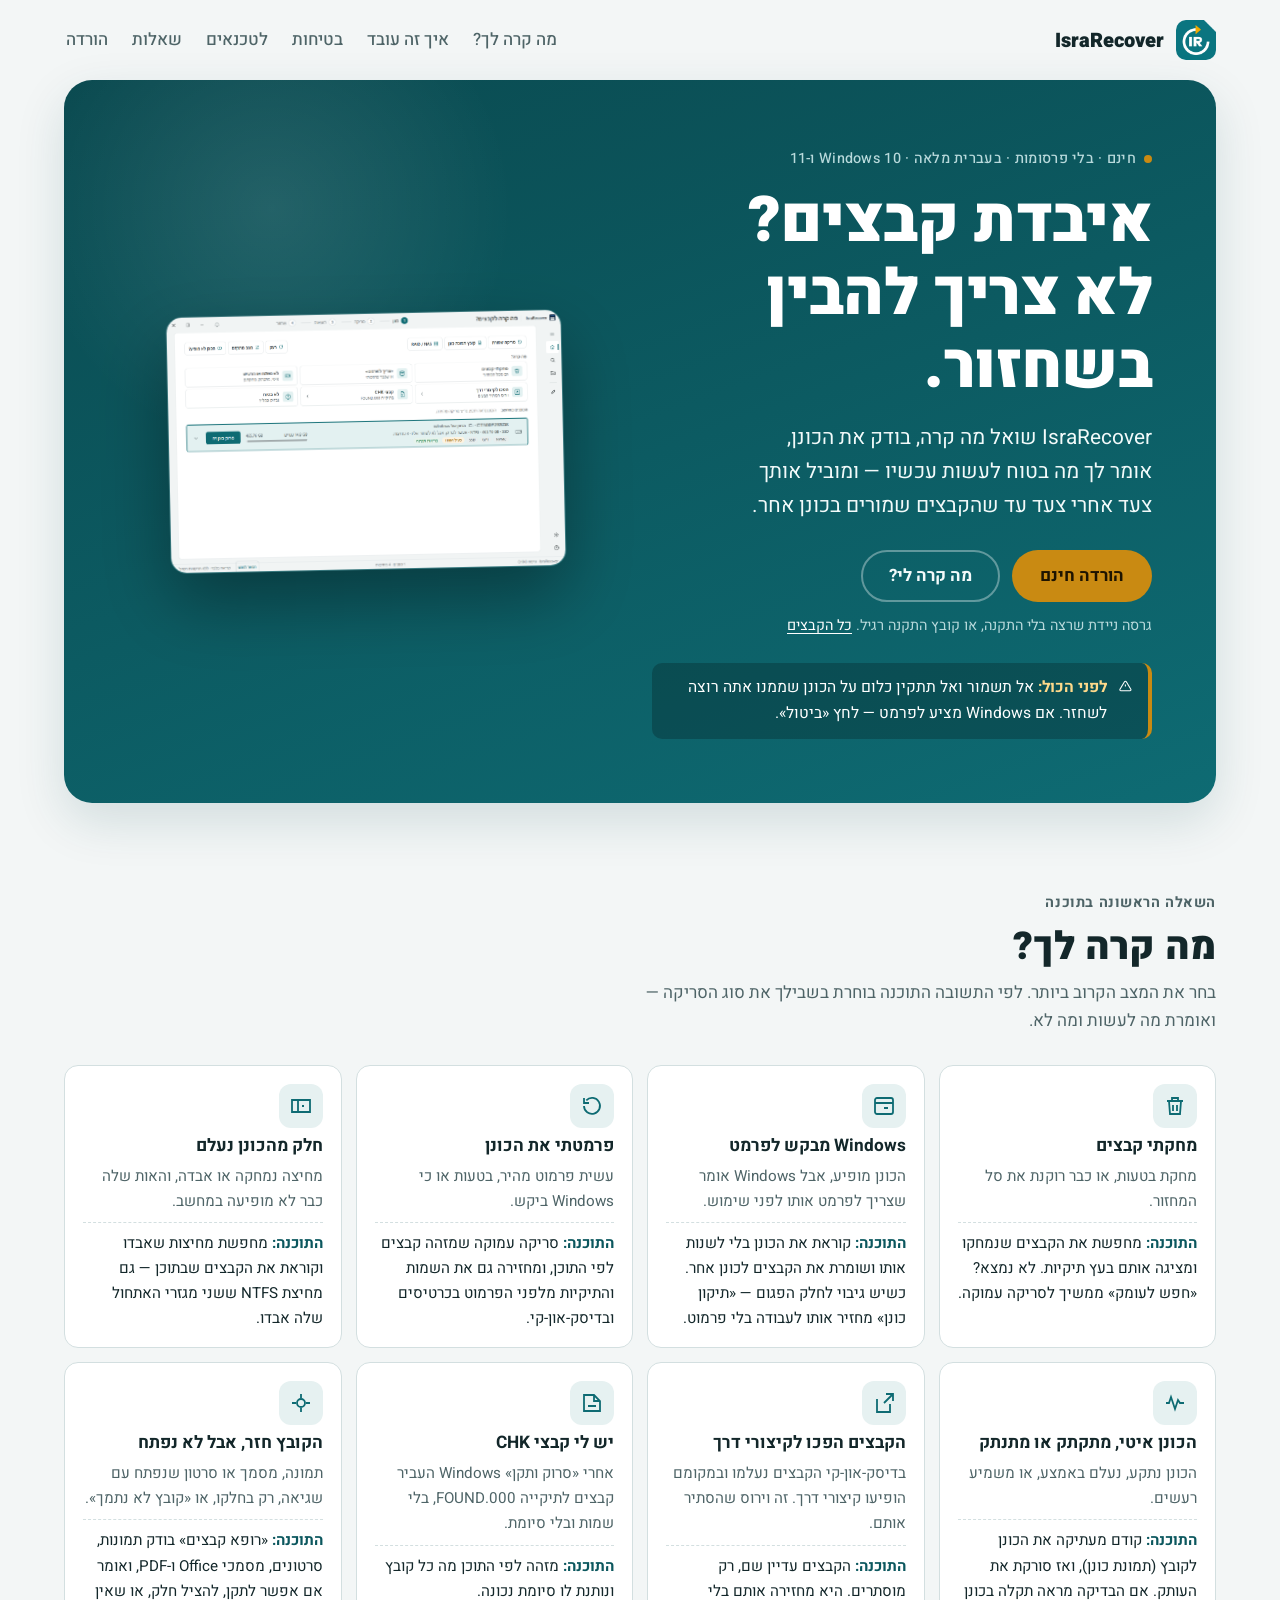
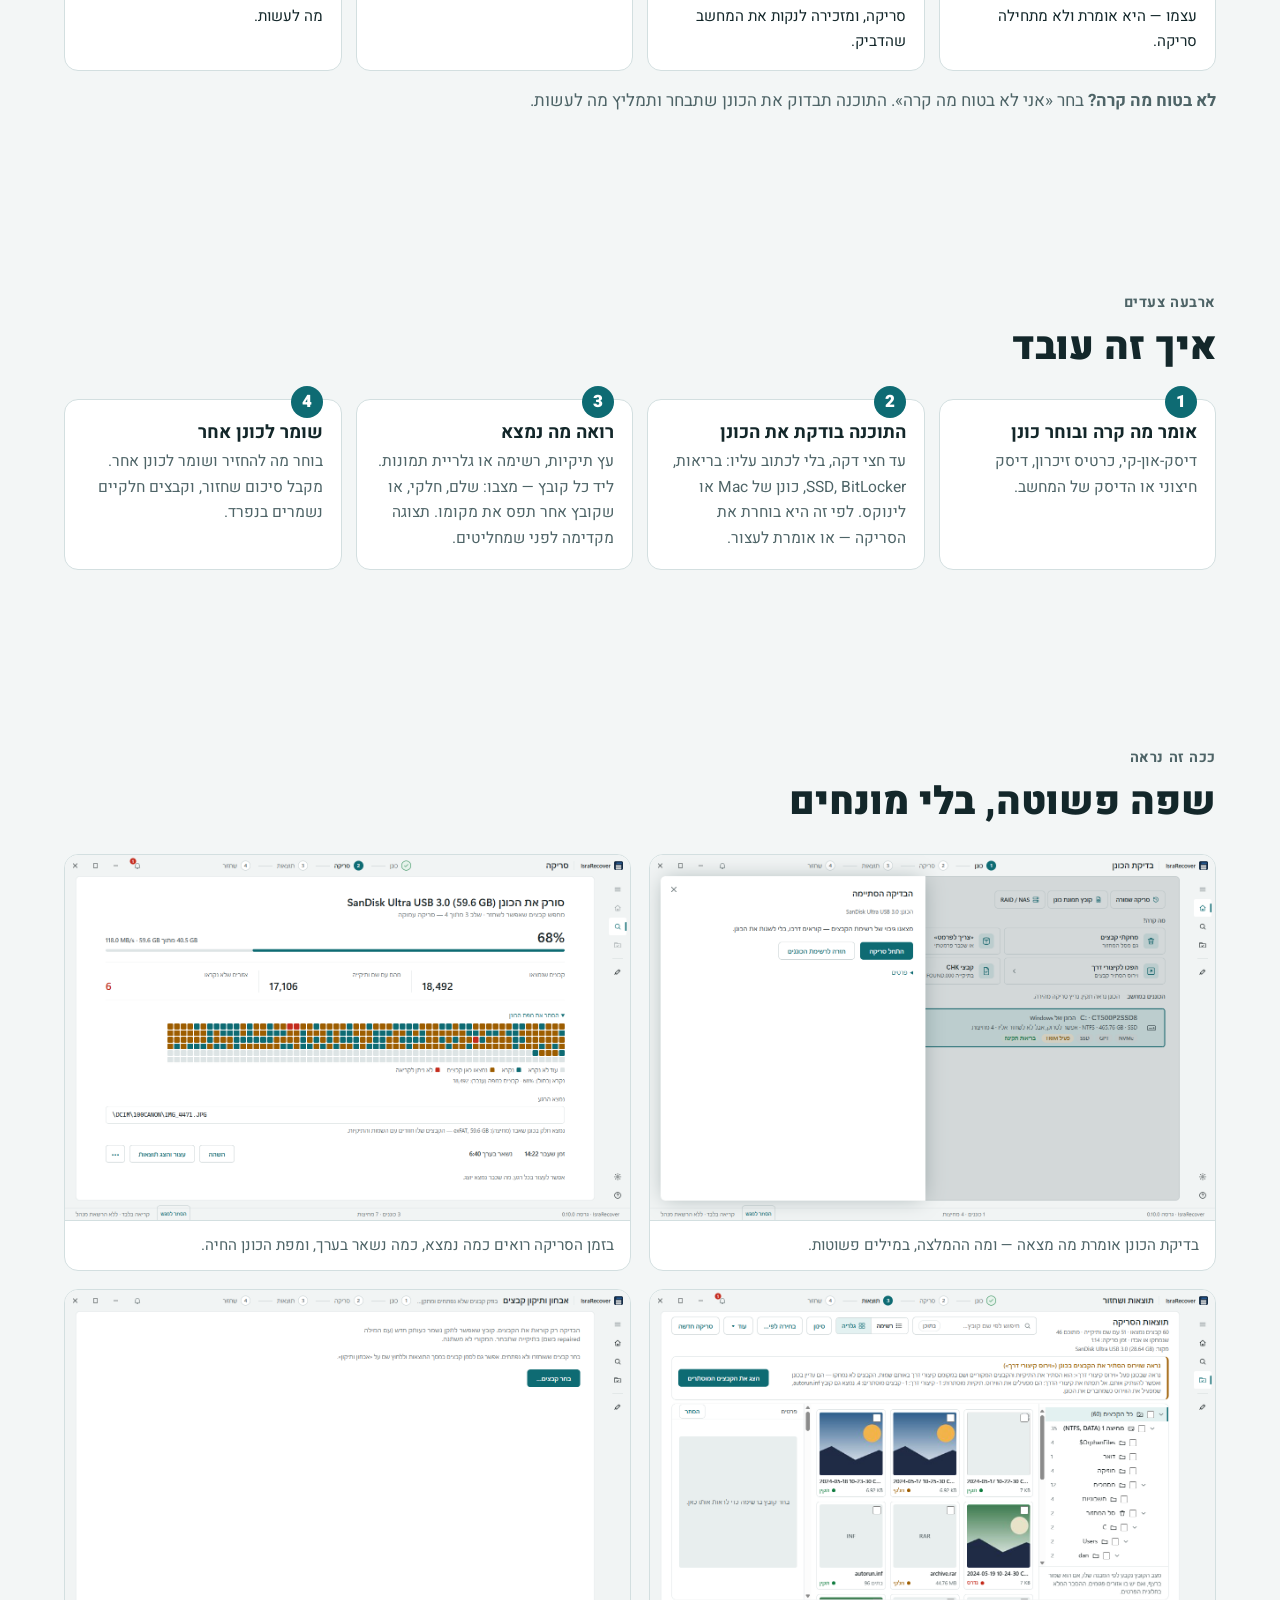
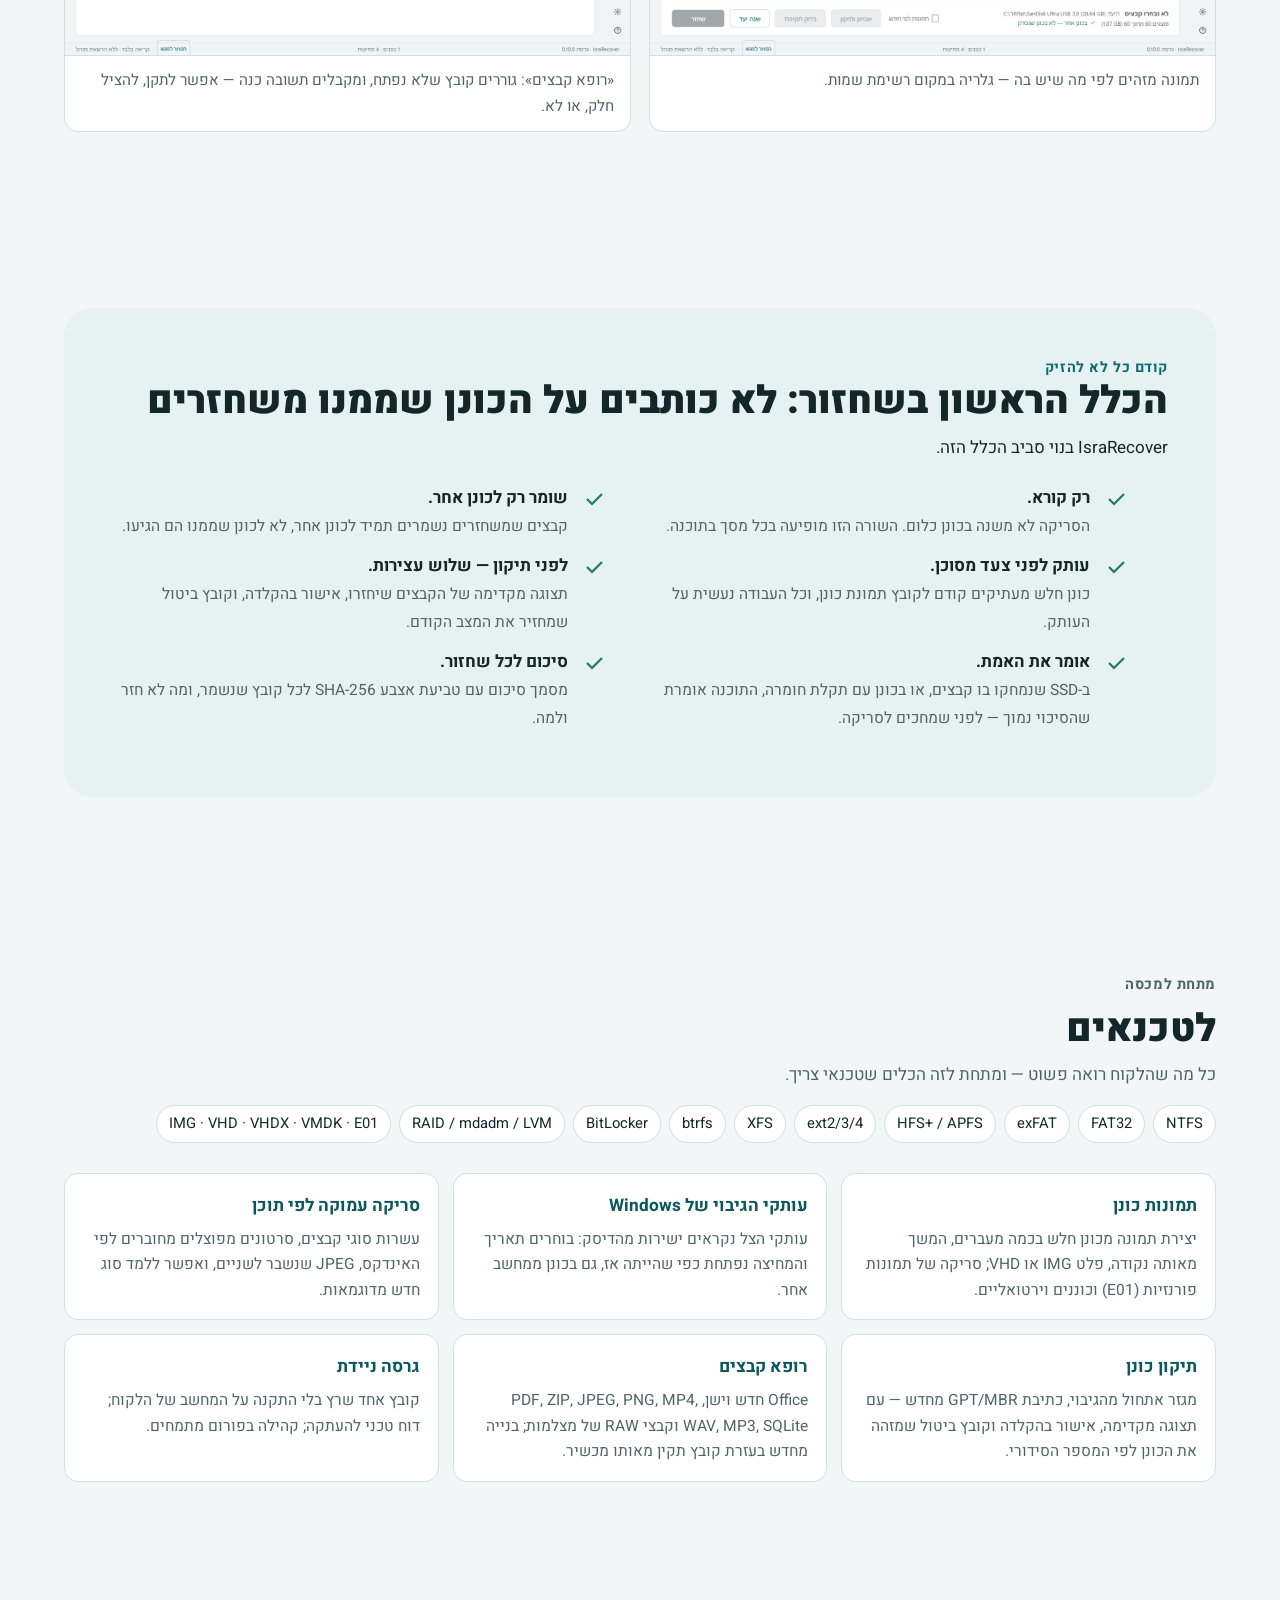
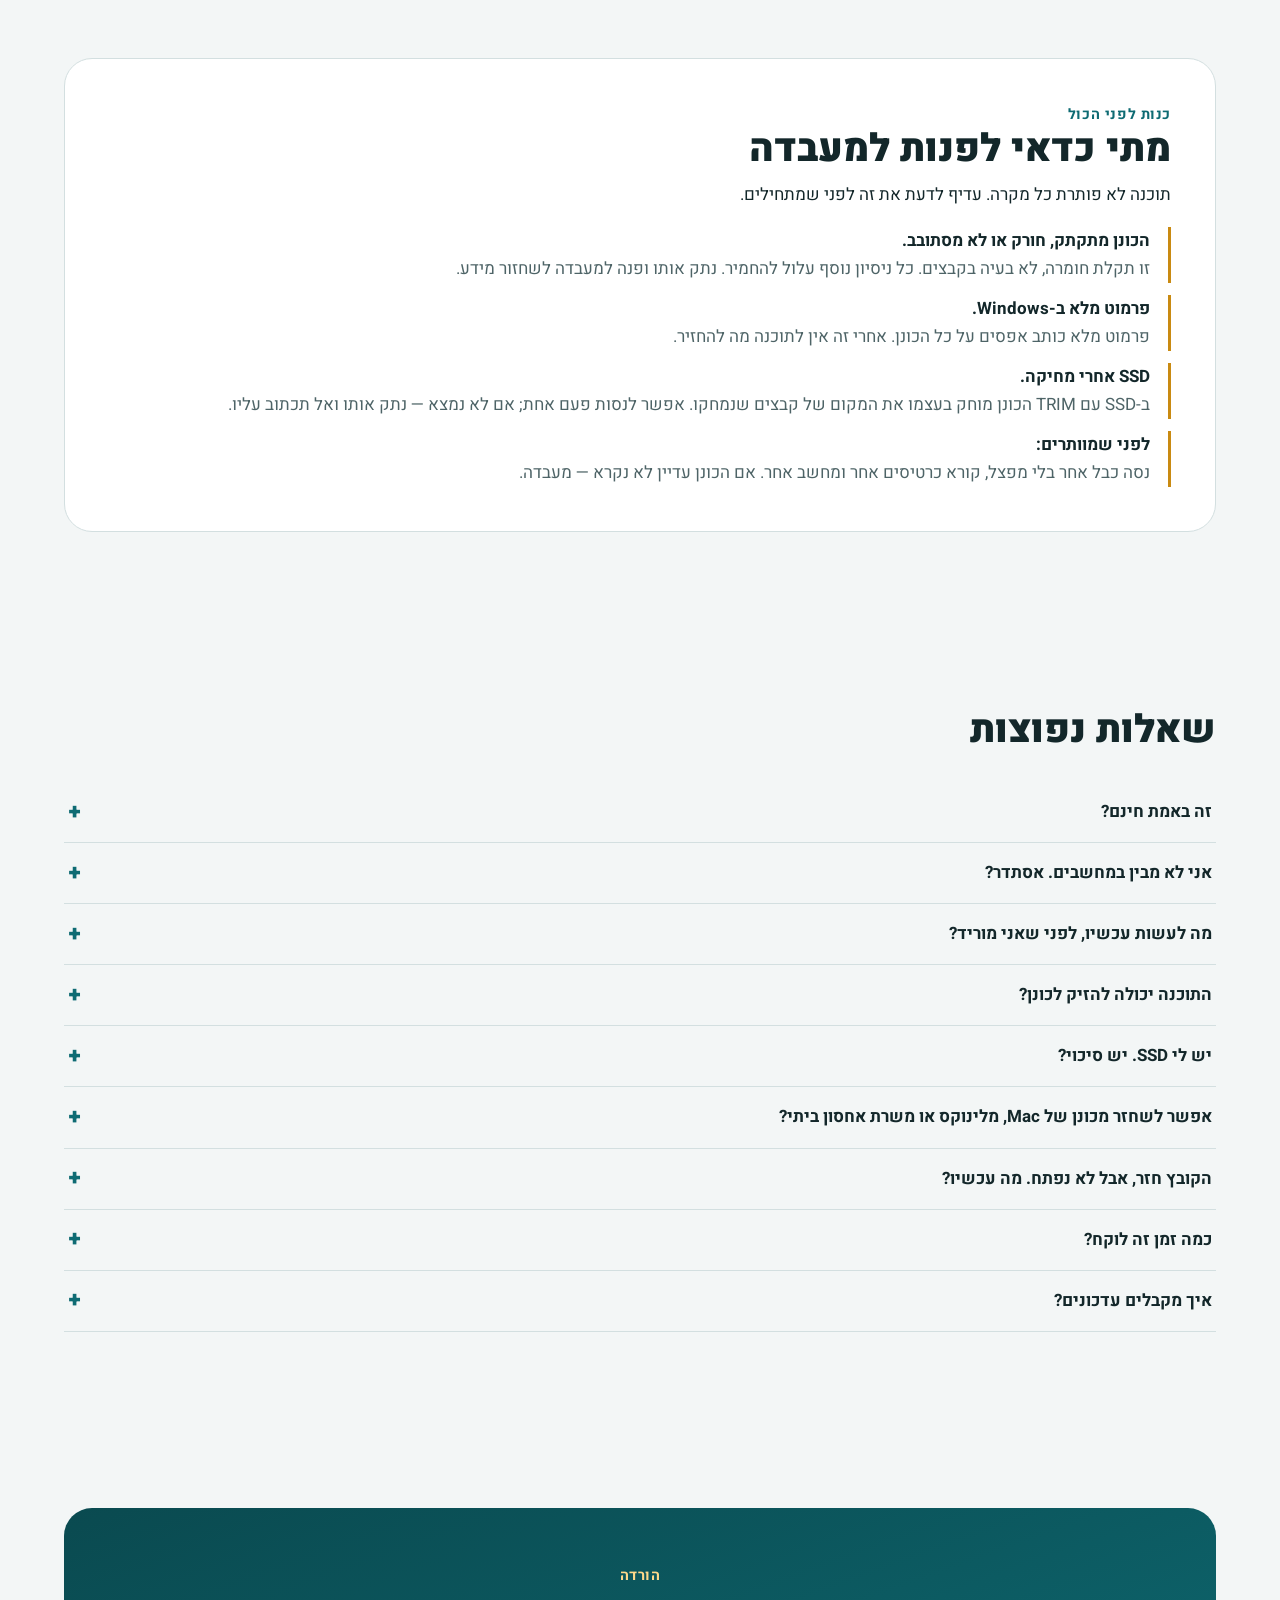
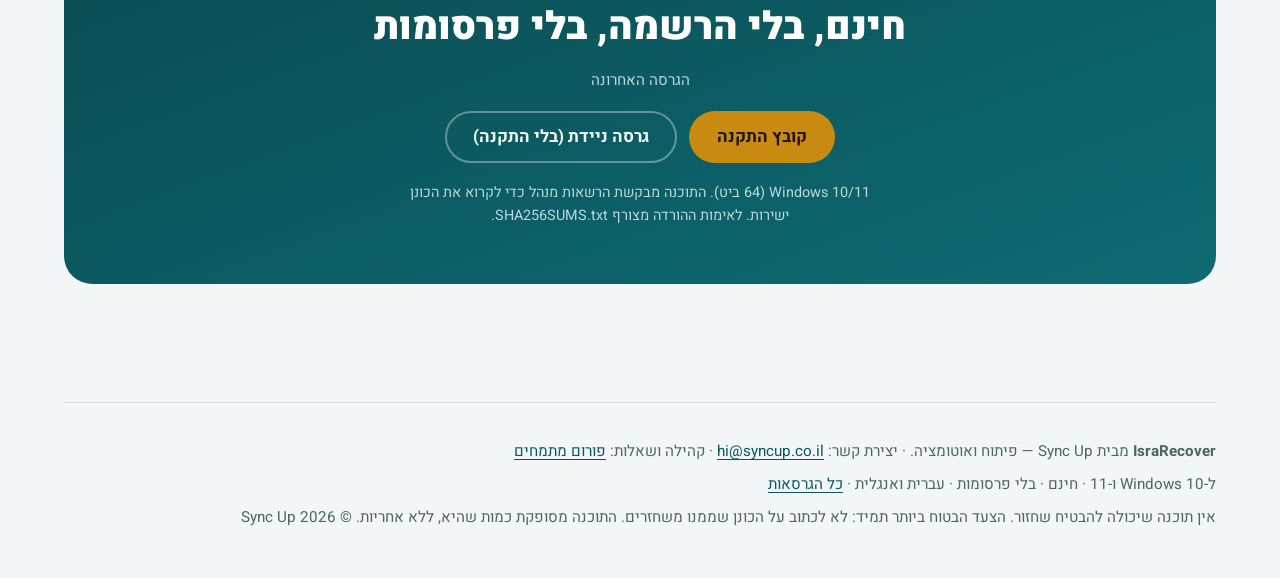
==== docs/index.html @ d9f04fba "site: index.html" ====
<!doctype html>
<html lang="he" dir="rtl">
<head>
<meta charset="utf-8">
<meta name="viewport" content="width=device-width, initial-scale=1, viewport-fit=cover">
<meta name="color-scheme" content="light dark">
<title>IsraRecover — שחזור קבצים</title>
<meta name="description" content="מחקת קבצים, Windows מבקש לפרמט, או שהכונן התחיל להתקתק? IsraRecover שואל מה קרה, בודק את הכונן ומוביל אותך צעד אחרי צעד. חינם, בלי פרסומות, ל-Windows 10 ו-11.">
<meta property="og:title" content="IsraRecover — שחזור קבצים בחינם, בעברית, בלי לפגוע בכונן">
<meta property="og:description" content="איבדת קבצים? לא צריך להבין בשחזור. התוכנה שואלת מה קרה, בודקת את הכונן ואומרת מה בטוח לעשות עכשיו.">
<meta property="og:image" content="img/home-he.png">
<link rel="icon" href="img/favicon.png" type="image/png">
<link rel="preconnect" href="https://fonts.googleapis.com">
<link rel="preconnect" href="https://fonts.gstatic.com" crossorigin>
<link rel="stylesheet" href="https://fonts.googleapis.com/css2?family=Heebo:wght@400;500;700;900&display=swap">
<link rel="stylesheet" href="site.css?v=98b9629f7b">
</head>
<body>
<a class="skip" href="#main">דלג לתוכן</a>
<div class="wrap">
<header class="top">
  <a class="brand" href="#"><img src="img/logo.png" alt="" width="40" height="40">IsraRecover</a>
  <nav aria-label="ראשי">
    <a href="#what">מה קרה לך?</a>
    <a href="#how">איך זה עובד</a>
    <a href="#safe">בטיחות</a>
    <a href="#tech">לטכנאים</a>
    <a href="#faq">שאלות</a>
    <a href="#download">הורדה</a>
  </nav>
</header>

<main id="main">
<section class="hero" aria-labelledby="h1">
  <div>
    <p class="eyebrow"><i aria-hidden="true"></i>חינם · בלי פרסומות · בעברית מלאה · Windows 10 ו-11</p>
    <h1 id="h1">איבדת קבצים?<br>לא צריך להבין בשחזור.</h1>
    <p class="lead">IsraRecover שואל מה קרה, בודק את הכונן, אומר לך מה בטוח לעשות עכשיו — ומוביל אותך צעד אחרי צעד עד שהקבצים שמורים בכונן אחר.</p>
    <div class="cta">
      <a class="btn btn-primary" id="dl-main" href="https://github.com/bot-sync-up/israrecover/releases/latest/download/IsraRecover-setup.exe" download>הורדה חינם</a>
      <a class="btn btn-ghost" href="#what">מה קרה לי?</a>
    </div>
    <p class="under">גרסה ניידת שרצה בלי התקנה, או קובץ התקנה רגיל. <a href="#download">כל הקבצים</a></p>
    <div class="calm" role="note">
      <svg width="22" height="22" viewBox="0 0 24 24" fill="none" stroke="currentColor" stroke-width="2" aria-hidden="true"><path d="M12 9v4m0 4h.01M10.3 3.9 1.8 18a2 2 0 0 0 1.7 3h17a2 2 0 0 0 1.7-3L13.7 3.9a2 2 0 0 0-3.4 0z"/></svg>
      <p><strong>לפני הכול:</strong> אל תשמור ואל תתקין כלום על הכונן שממנו אתה רוצה לשחזר. אם Windows מציע לפרמט — לחץ «ביטול».</p>
    </div>
  </div>
  <figure class="shot" aria-label="מסך הבית של התוכנה">
    <img src="img/home-he.png" alt="מסך הבית של IsraRecover: שש כרטיסיות «מה קרה?» ורשימת הכוננים במחשב עם תגיות" width="1280" height="827" fetchpriority="high">
  </figure>
</section>

<section id="what" aria-labelledby="h-what">
  <div class="sec-head">
    <p class="kicker">השאלה הראשונה בתוכנה</p>
    <h2 id="h-what">מה קרה לך?</h2>
    <p>בחר את המצב הקרוב ביותר. לפי התשובה התוכנה בוחרת בשבילך את סוג הסריקה — ואומרת מה לעשות ומה לא.</p>
  </div>
  <div class="tiles">
    <article class="tile">
      <div class="ico"><svg viewBox="0 0 24 24" fill="none" stroke="currentColor" stroke-width="1.8" aria-hidden="true"><path d="M4 7h16M9 7V4h6v3M6 7l1 13h10l1-13M10 11v6M14 11v6"/></svg></div>
      <h3>מחקתי קבצים</h3>
      <p class="sit">מחקת בטעות, או כבר רוקנת את סל המחזור.</p>
      <p class="does"><b>התוכנה:</b> מחפשת את הקבצים שנמחקו ומציגה אותם בעץ תיקיות. לא נמצא? «חפש לעומק» ממשיך לסריקה עמוקה.</p>
    </article>
    <article class="tile">
      <div class="ico"><svg viewBox="0 0 24 24" fill="none" stroke="currentColor" stroke-width="1.8" aria-hidden="true"><rect x="3" y="4" width="18" height="16" rx="2"/><path d="M3 9h18M8 14h.01M12 14h4"/></svg></div>
      <h3>Windows מבקש לפרמט</h3>
      <p class="sit">הכונן מופיע, אבל Windows אומר שצריך לפרמט אותו לפני שימוש.</p>
      <p class="does"><b>התוכנה:</b> קוראת את הכונן בלי לשנות אותו ושומרת את הקבצים לכונן אחר. כשיש גיבוי לחלק הפגום — «תיקון כונן» מחזיר אותו לעבודה בלי פרמוט.</p>
    </article>
    <article class="tile">
      <div class="ico"><svg viewBox="0 0 24 24" fill="none" stroke="currentColor" stroke-width="1.8" aria-hidden="true"><path d="M4 12a8 8 0 1 0 2.3-5.7M4 4v5h5"/></svg></div>
      <h3>פרמטתי את הכונן</h3>
      <p class="sit">עשית פרמוט מהיר, בטעות או כי Windows ביקש.</p>
      <p class="does"><b>התוכנה:</b> סריקה עמוקה שמזהה קבצים לפי התוכן, ומחזירה גם את השמות והתיקיות מלפני הפרמוט בכרטיסים ובדיסק-און-קי.</p>
    </article>
    <article class="tile">
      <div class="ico"><svg viewBox="0 0 24 24" fill="none" stroke="currentColor" stroke-width="1.8" aria-hidden="true"><path d="M3 6h18v12H3zM9 6v12"/><path d="M13 12h4" stroke-dasharray="2 2"/></svg></div>
      <h3>חלק מהכונן נעלם</h3>
      <p class="sit">מחיצה נמחקה או אבדה, והאות שלה כבר לא מופיעה במחשב.</p>
      <p class="does"><b>התוכנה:</b> מחפשת מחיצות שאבדו וקוראת את הקבצים שבתוכן — גם מחיצת NTFS ששני מגזרי האתחול שלה אבדו.</p>
    </article>
    <article class="tile">
      <div class="ico"><svg viewBox="0 0 24 24" fill="none" stroke="currentColor" stroke-width="1.8" aria-hidden="true"><path d="M3 12h3l2-6 4 12 3-9 2 3h4"/></svg></div>
      <h3>הכונן איטי, מתקתק או מתנתק</h3>
      <p class="sit">הכונן נתקע, נעלם באמצע, או משמיע רעשים.</p>
      <p class="does"><b>התוכנה:</b> קודם מעתיקה את הכונן לקובץ (תמונת כונן), ואז סורקת את העותק. אם הבדיקה מראה תקלה בכונן עצמו — היא אומרת ולא מתחילה סריקה.</p>
    </article>
    <article class="tile">
      <div class="ico"><svg viewBox="0 0 24 24" fill="none" stroke="currentColor" stroke-width="1.8" aria-hidden="true"><path d="M14 3h7v7M21 3l-9 9M5 8v13h13V13"/></svg></div>
      <h3>הקבצים הפכו לקיצורי דרך</h3>
      <p class="sit">בדיסק-און-קי הקבצים נעלמו ובמקומם הופיעו קיצורי דרך. זה וירוס שהסתיר אותם.</p>
      <p class="does"><b>התוכנה:</b> הקבצים עדיין שם, רק מוסתרים. היא מחזירה אותם בלי סריקה, ומזכירה לנקות את המחשב שהדביק.</p>
    </article>
    <article class="tile">
      <div class="ico"><svg viewBox="0 0 24 24" fill="none" stroke="currentColor" stroke-width="1.8" aria-hidden="true"><path d="M4 4h10l6 6v10H4zM14 4v6h6M8 15h8"/></svg></div>
      <h3>יש לי קבצי CHK</h3>
      <p class="sit">אחרי «סרוק ותקן» Windows העביר קבצים לתיקייה FOUND.000, בלי שמות ובלי סיומת.</p>
      <p class="does"><b>התוכנה:</b> מזהה לפי התוכן מה כל קובץ ונותנת לו סיומת נכונה.</p>
    </article>
    <article class="tile">
      <div class="ico"><svg viewBox="0 0 24 24" fill="none" stroke="currentColor" stroke-width="1.8" aria-hidden="true"><path d="M12 3v4M12 17v4M3 12h4M17 12h4"/><circle cx="12" cy="12" r="4"/></svg></div>
      <h3>הקובץ חזר, אבל לא נפתח</h3>
      <p class="sit">תמונה, מסמך או סרטון שנפתח עם שגיאה, רק בחלקו, או «קובץ לא נתמך».</p>
      <p class="does"><b>התוכנה:</b> «רופא קבצים» בודק תמונות, סרטונים, מסמכי Office ו-PDF, ואומר אם אפשר לתקן, להציל חלק, או שאין מה לעשות.</p>
    </article>
  </div>
  <p class="unsure"><b>לא בטוח מה קרה?</b> בחר «אני לא בטוח מה קרה». התוכנה תבדוק את הכונן שתבחר ותמליץ מה לעשות.</p>
</section>

<section id="how" aria-labelledby="h-how">
  <div class="sec-head">
    <p class="kicker">ארבעה צעדים</p>
    <h2 id="h-how">איך זה עובד</h2>
  </div>
  <div class="steps">
    <article class="step"><h3>אומר מה קרה ובוחר כונן</h3><p>דיסק-און-קי, כרטיס זיכרון, דיסק חיצוני או הדיסק של המחשב.</p></article>
    <article class="step"><h3>התוכנה בודקת את הכונן</h3><p>עד חצי דקה, בלי לכתוב עליו: בריאות, SSD, BitLocker, כונן של Mac או לינוקס. לפי זה היא בוחרת את הסריקה — או אומרת לעצור.</p></article>
    <article class="step"><h3>רואה מה נמצא</h3><p>עץ תיקיות, רשימה או גלריית תמונות. ליד כל קובץ — מצבו: שלם, חלקי, או שקובץ אחר תפס את מקומו. תצוגה מקדימה לפני שמחליטים.</p></article>
    <article class="step"><h3>שומר לכונן אחר</h3><p>בוחר מה להחזיר ושומר לכונן אחר. מקבל סיכום שחזור, וקבצים חלקיים נשמרים בנפרד.</p></article>
  </div>
</section>

<section aria-labelledby="h-screens">
  <div class="sec-head">
    <p class="kicker">ככה זה נראה</p>
    <h2 id="h-screens">שפה פשוטה, בלי מונחים</h2>
  </div>
  <div class="screens">
    <figure><img src="img/home-check-demo-ready-he.png" alt="מסך בדיקת הכונן: התוכנה מסבירה מה מצאה וממליצה על סוג הסריקה" width="1280" height="827" loading="lazy"><figcaption>בדיקת הכונן אומרת מה מצאה — ומה ההמלצה, במילים פשוטות.</figcaption></figure>
    <figure><img src="img/scan-running-he.png" alt="סריקה רצה: מפת סקטורים חיה, ספירת קבצים שנמצאו והזמן שנותר" width="1280" height="827" loading="lazy"><figcaption>בזמן הסריקה רואים כמה נמצא, כמה נשאר בערך, ומפת הכונן החיה.</figcaption></figure>
    <figure><img src="img/results-gallery-he.png" alt="תוצאות כגלריית תמונות ממוזערות" width="1280" height="827" loading="lazy"><figcaption>תמונה מזהים לפי מה שיש בה — גלריה במקום רשימת שמות.</figcaption></figure>
    <figure><img src="img/tools-doctor-he.png" alt="רופא קבצים: גרירת קובץ, אבחון ופסק דין" width="1280" height="827" loading="lazy"><figcaption>«רופא קבצים»: גוררים קובץ שלא נפתח, ומקבלים תשובה כנה — אפשר לתקן, להציל חלק, או לא.</figcaption></figure>
  </div>
</section>

<section id="safe" aria-labelledby="h-safe">
  <div class="safety">
    <p class="kicker">קודם כל לא להזיק</p>
    <h2 id="h-safe">הכלל הראשון בשחזור: לא כותבים על הכונן שממנו משחזרים</h2>
    <p class="prose" style="margin-block-start:10px">IsraRecover בנוי סביב הכלל הזה.</p>
    <ul class="rules">
      <li><svg viewBox="0 0 24 24" fill="none" stroke="currentColor" stroke-width="2.2" aria-hidden="true"><path d="m5 12 5 5L20 7"/></svg><div><b>רק קורא.</b><span>הסריקה לא משנה בכונן כלום. השורה הזו מופיעה בכל מסך בתוכנה.</span></div></li>
      <li><svg viewBox="0 0 24 24" fill="none" stroke="currentColor" stroke-width="2.2" aria-hidden="true"><path d="m5 12 5 5L20 7"/></svg><div><b>שומר רק לכונן אחר.</b><span>קבצים שמשחזרים נשמרים תמיד לכונן אחר, לא לכונן שממנו הם הגיעו.</span></div></li>
      <li><svg viewBox="0 0 24 24" fill="none" stroke="currentColor" stroke-width="2.2" aria-hidden="true"><path d="m5 12 5 5L20 7"/></svg><div><b>עותק לפני צעד מסוכן.</b><span>כונן חלש מעתיקים קודם לקובץ תמונת כונן, וכל העבודה נעשית על העותק.</span></div></li>
      <li><svg viewBox="0 0 24 24" fill="none" stroke="currentColor" stroke-width="2.2" aria-hidden="true"><path d="m5 12 5 5L20 7"/></svg><div><b>לפני תיקון — שלוש עצירות.</b><span>תצוגה מקדימה של הקבצים שיחזרו, אישור בהקלדה, וקובץ ביטול שמחזיר את המצב הקודם.</span></div></li>
      <li><svg viewBox="0 0 24 24" fill="none" stroke="currentColor" stroke-width="2.2" aria-hidden="true"><path d="m5 12 5 5L20 7"/></svg><div><b>אומר את האמת.</b><span>ב-SSD שנמחקו בו קבצים, או בכונן עם תקלת חומרה, התוכנה אומרת שהסיכוי נמוך — לפני שמחכים לסריקה.</span></div></li>
      <li><svg viewBox="0 0 24 24" fill="none" stroke="currentColor" stroke-width="2.2" aria-hidden="true"><path d="m5 12 5 5L20 7"/></svg><div><b>סיכום לכל שחזור.</b><span>מסמך סיכום עם טביעת אצבע SHA-256 לכל קובץ שנשמר, ומה לא חזר ולמה.</span></div></li>
    </ul>
  </div>
</section>

<section id="tech" aria-labelledby="h-tech">
  <div class="tech">
    <div class="sec-head">
      <p class="kicker">מתחת למכסה</p>
      <h2 id="h-tech">לטכנאים</h2>
      <p>כל מה שהלקוח רואה פשוט — ומתחת לזה הכלים שטכנאי צריך.</p>
      <div class="chips" aria-label="מערכות קבצים ופורמטים">
        <span class="chip">NTFS</span><span class="chip">FAT32</span><span class="chip">exFAT</span><span class="chip">HFS+ / APFS</span><span class="chip">ext2/3/4</span><span class="chip">XFS</span><span class="chip">btrfs</span><span class="chip">BitLocker</span><span class="chip">RAID / mdadm / LVM</span><span class="chip">IMG · VHD · VHDX · VMDK · E01</span>
      </div>
    </div>
    <ul class="tech-list">
      <li><b>תמונות כונן</b>יצירת תמונה מכונן חלש בכמה מעברים, המשך מאותה נקודה, פלט IMG או VHD; סריקה של תמונות פורנזיות (E01) וכוננים וירטואליים.</li>
      <li><b>עותקי הגיבוי של Windows</b>עותקי הצל נקראים ישירות מהדיסק: בוחרים תאריך והמחיצה נפתחת כפי שהייתה אז, גם בכונן ממחשב אחר.</li>
      <li><b>סריקה עמוקה לפי תוכן</b>עשרות סוגי קבצים, סרטונים מפוצלים מחוברים לפי האינדקס, JPEG שנשבר לשניים, ואפשר ללמד סוג חדש מדוגמאות.</li>
      <li><b>תיקון כונן</b>מגזר אתחול מהגיבוי, כתיבת GPT/MBR מחדש — עם תצוגה מקדימה, אישור בהקלדה וקובץ ביטול שמזהה את הכונן לפי המספר הסידורי.</li>
      <li><b>רופא קבצים</b>Office חדש וישן, PDF, ZIP, JPEG, PNG, MP4, WAV, MP3, SQLite וקבצי RAW של מצלמות; בנייה מחדש בעזרת קובץ תקין מאותו מכשיר.</li>
      <li><b>גרסה ניידת</b>קובץ אחד שרץ בלי התקנה על המחשב של הלקוח; דוח טכני להעתקה; קהילה בפורום מתמחים.</li>
    </ul>
  </div>
</section>

<section aria-labelledby="h-lab">
  <div class="lab">
    <p class="kicker">כנות לפני הכול</p>
    <h2 id="h-lab">מתי כדאי לפנות למעבדה</h2>
    <p class="prose" style="margin-block-start:10px">תוכנה לא פותרת כל מקרה. עדיף לדעת את זה לפני שמתחילים.</p>
    <ul>
      <li><b>הכונן מתקתק, חורק או לא מסתובב.</b><span>זו תקלת חומרה, לא בעיה בקבצים. כל ניסיון נוסף עלול להחמיר. נתק אותו ופנה למעבדה לשחזור מידע.</span></li>
      <li><b>פרמוט מלא ב-Windows.</b><span>פרמוט מלא כותב אפסים על כל הכונן. אחרי זה אין לתוכנה מה להחזיר.</span></li>
      <li><b>SSD אחרי מחיקה.</b><span>ב-SSD עם TRIM הכונן מוחק בעצמו את המקום של קבצים שנמחקו. אפשר לנסות פעם אחת; אם לא נמצא — נתק אותו ואל תכתוב עליו.</span></li>
      <li><b>לפני שמוותרים:</b><span>נסה כבל אחר בלי מפצל, קורא כרטיסים אחר ומחשב אחר. אם הכונן עדיין לא נקרא — מעבדה.</span></li>
    </ul>
  </div>
</section>

<section id="faq" class="faq" aria-labelledby="h-faq">
  <div class="sec-head"><h2 id="h-faq">שאלות נפוצות</h2></div>
  <details><summary>זה באמת חינם?</summary><p>כן. התוכנה חינמית ואין בה פרסומות. הקוד שלה אינו פתוח.</p></details>
  <details><summary>אני לא מבין במחשבים. אסתדר?</summary><p>כן. לא צריך לדעת מה זה מחיצה או סריקה עמוקה. אתה אומר מה קרה, והתוכנה בוחרת מה לעשות ומסבירה כל צעד במילים פשוטות. יש גם שאלות נפוצות בתוך התוכנה (F1).</p></details>
  <details><summary>מה לעשות עכשיו, לפני שאני מוריד?</summary><p>אל תשמור ואל תתקין כלום על הכונן שממנו אתה רוצה לשחזר. אם Windows מציע לפרמט — לחץ «ביטול». הורד את התוכנה לכונן אחר, או השתמש בגרסה הניידת מדיסק-און-קי.</p></details>
  <details><summary>התוכנה יכולה להזיק לכונן?</summary><p>הסריקה רק קוראת ולא משנה בכונן כלום, והשחזור נשמר תמיד לכונן אחר. הפעולה היחידה שכותבת על הכונן היא «תיקון כונן», והיא לא רצה בלי תצוגה מקדימה, אישור בהקלדה וקובץ ביטול.</p></details>
  <details><summary>יש לי SSD. יש סיכוי?</summary><p>אחרי מחיקה או פרמוט, בדרך כלל לא. ה-SSD מוחק בעצמו את המקום של קבצים שנמחקו. התוכנה בודקת את זה ואומרת מראש, ואפשר לנסות פעם אחת.</p></details>
  <details><summary>אפשר לשחזר מכונן של Mac, מלינוקס או משרת אחסון ביתי?</summary><p>כן. התוכנה קוראת כונני Mac (HFS+ ו-APFS), כונני לינוקס (ext4, XFS) ושרתי אחסון ביתיים (btrfs, RAID של לינוקס) במחשב Windows.</p></details>
  <details><summary>הקובץ חזר, אבל לא נפתח. מה עכשיו?</summary><p>פתח אותו ב«רופא קבצים». הוא יגיד אם אפשר לתקן אותו, להציל חלק ממנו, או שאין מה לעשות. סרטון שנקטע או תמונה שנדרסה בתחילתה נבנים מחדש בעזרת קובץ תקין מאותו מכשיר.</p></details>
  <details><summary>כמה זמן זה לוקח?</summary><p>בדיקת הכונן לוקחת עד חצי דקה. זמן הסריקה תלוי בגודל הכונן ובסוג הסריקה; בזמן הסריקה רואים כמה נשאר בערך ומה נמצא עד עכשיו.</p></details>
  <details><summary>איך מקבלים עדכונים?</summary><p>התוכנה בודקת פעם ביום אם יש גרסה חדשה ומציעה להתקין אותה בלחיצה — לא באמצע סריקה. אפשר גם להוריד ידנית מכאן.</p></details>
</section>

<section id="download" aria-labelledby="h-dl">
  <div class="dl">
    <p class="kicker" style="color:#FFD98A">הורדה</p>
    <h2 id="h-dl">חינם, בלי הרשמה, בלי פרסומות</h2>
    <p class="ver" id="dl-ver">הגרסה האחרונה</p>
    <div class="files">
      <a class="btn btn-primary" id="dl-setup" href="https://github.com/bot-sync-up/israrecover/releases/latest/download/IsraRecover-setup.exe" download>קובץ התקנה</a>
      <a class="btn btn-ghost" id="dl-portable" href="https://github.com/bot-sync-up/israrecover/releases/latest/download/IsraRecover-portable.exe" download>גרסה ניידת (בלי התקנה)</a>
    </div>
    <p class="req">Windows 10/11 (64 ביט). התוכנה מבקשת הרשאות מנהל כדי לקרוא את הכונן ישירות. לאימות ההורדה מצורף SHA256SUMS.txt.</p>
  </div>
</section>
</main>

<footer>
  <p><b>IsraRecover</b> מבית Sync Up — פיתוח ואוטומציה. · יצירת קשר: <a href="mailto:hi@syncup.co.il">hi@syncup.co.il</a> · קהילה ושאלות: <a href="https://mitmachim.top" rel="noopener">פורום מתמחים</a></p>
  <p>ל-Windows 10 ו-11 · חינם · בלי פרסומות · עברית ואנגלית · <a href="https://github.com/bot-sync-up/israrecover/releases" rel="noopener">כל הגרסאות</a></p>
  <p>אין תוכנה שיכולה להבטיח שחזור. הצעד הבטוח ביותר תמיד: לא לכתוב על הכונן שממנו משחזרים. התוכנה מסופקת כמות שהיא, ללא אחריות. © 2026 Sync Up</p>
</footer>
</div>
<script>
// The buttons download the newest release directly (releases/latest/download/<fixed name>, uploaded by
// installer/publish-release.py) — no API call needed. This only adds the version and the sizes when the API answers.
(async function () {
  try {
    const r = await fetch('https://api.github.com/repos/bot-sync-up/israrecover/releases?per_page=3', { headers: { Accept: 'application/vnd.github+json' } });
    if (!r.ok) return;
    const rel = (await r.json()).find(x => !x.draft);
    if (!rel) return;
    const v = rel.tag_name.replace(/^v/i, '');
    const asset = kind => (rel.assets || []).find(a => a.name.toLowerCase() === `israrecover-${v}-${kind}.exe`.toLowerCase());
    const setup = asset('setup'), portable = asset('portable');
    const mb = a => a ? ' · ' + Math.round(a.size / 1048576) + ' MB' : '';
    document.getElementById('dl-ver').textContent = 'גרסה ' + v + (setup ? ' · קובץ התקנה' + mb(setup) : '') + (portable ? ' · נייד' + mb(portable) : '');
  } catch (e) { /* the links to the releases page stay */ }
})();
</script>
</body>
</html>
---- docs/site.css ----
/* IsraRecover — landing page. Light page, one deep-petrol rounded hero panel (the program's own palette), Heebo. */
:root {
  color-scheme: light;
  --bg: #F3F6F6;            /* the program's window ground, a touch cooler */
  --surface: #FFFFFF;
  --surface-2: #E6F1F1;     /* accent-soft */
  --text: #13272A;
  --muted: #4E6467;
  --line: #D3DFE0;
  --accent: #0E6B73;        /* petrol */
  --accent-strong: #0B575E;
  --on-accent: #FFFFFF;
  --hero: #0A4A50;          /* the dark panel */
  --hero-2: #0E6B73;
  --hero-text: #F2FAFA;
  --hero-muted: #B9DADC;
  --amber: #C98A12;         /* one warm accent: the calm bar, the current step */
  --amber-soft: #FFF4DC;
  --amber-text: #6B4600;
  --good: #1E7F4F;
  --shadow: 0 18px 50px rgba(10, 74, 80, 0.14);
  --radius: 14px;
  --radius-lg: 28px;
  --ease-out: cubic-bezier(0.23, 1, 0.32, 1);
  --font: "Heebo", "Segoe UI", system-ui, sans-serif;
}
@media (prefers-color-scheme: dark) {
  :root:not([data-theme="light"]) {
    color-scheme: dark;
    --bg: #0F1718; --surface: #162224; --surface-2: #1C3134; --text: #E6F0F0; --muted: #9DB6B8; --line: #28403F;
    --accent: #5FC1C9; --accent-strong: #7ED2D8; --on-accent: #0A2224; --hero: #0C3E43; --hero-2: #0E6B73;
    --amber: #E0A93A; --amber-soft: #3A2E12; --amber-text: #F6D896; --good: #5CCB8A; --shadow: 0 18px 50px rgba(0, 0, 0, 0.45);
  }
}
:root[data-theme="dark"] {
  color-scheme: dark;
  --bg: #0F1718; --surface: #162224; --surface-2: #1C3134; --text: #E6F0F0; --muted: #9DB6B8; --line: #28403F;
  --accent: #5FC1C9; --accent-strong: #7ED2D8; --on-accent: #0A2224; --hero: #0C3E43; --hero-2: #0E6B73;
  --amber: #E0A93A; --amber-soft: #3A2E12; --amber-text: #F6D896; --good: #5CCB8A; --shadow: 0 18px 50px rgba(0, 0, 0, 0.45);
}

*, *::before, *::after { box-sizing: border-box; }
html { font-size: 100%; scroll-behavior: smooth; }
body { margin: 0; background: var(--bg); color: var(--text); font-family: var(--font); line-height: 1.65; font-size: 1.0625rem; padding-inline: clamp(16px, 4vw, 40px); }
img { max-width: 100%; height: auto; display: block; }
a { color: var(--accent); text-underline-offset: 3px; }
h1, h2, h3 { line-height: 1.15; text-wrap: balance; margin: 0; }
h1 { font-weight: 900; font-size: clamp(2.1rem, 1.4rem + 3.2vw, 4rem); letter-spacing: -0.01em; }
h2 { font-weight: 900; font-size: clamp(1.6rem, 1.2rem + 1.6vw, 2.4rem); }
h3 { font-weight: 700; font-size: 1.15rem; }
p { margin: 0; }
.wrap { width: min(100%, 72rem); margin-inline: auto; }
.prose { max-width: 62ch; }
.skip { position: absolute; inset-block-start: -100%; inset-inline-start: 16px; z-index: 50; background: var(--accent); color: var(--on-accent); padding: 10px 16px; border-radius: 10px; }
.skip:focus { inset-block-start: 12px; }
:focus-visible { outline: 3px solid var(--amber); outline-offset: 3px; }

/* top bar */
.top { display: flex; align-items: center; justify-content: space-between; gap: 16px; padding-block: 18px; flex-wrap: wrap; }
.brand { display: flex; align-items: center; gap: 12px; font-weight: 900; font-size: 1.25rem; color: var(--text); text-decoration: none; }
.brand img { width: 40px; height: 40px; border-radius: 10px; }
.top nav { display: flex; gap: 6px 20px; flex-wrap: wrap; }
.top nav a { color: var(--muted); text-decoration: none; font-weight: 500; padding: 8px 2px; }
.top nav a:hover { color: var(--text); }

/* buttons */
.btn { display: inline-flex; align-items: center; justify-content: center; gap: 10px; min-height: 52px; padding: 0 26px; border-radius: 999px; font: inherit; font-weight: 700; text-decoration: none; cursor: pointer; border: 2px solid transparent; transition: transform 160ms var(--ease-out), background-color 160ms var(--ease-out), border-color 160ms var(--ease-out); }
.btn:active { transform: scale(0.97); }
.btn-primary { background: var(--amber); color: #1E1400; }
.btn-primary:hover { background: #D89A22; }
.btn-ghost { background: transparent; color: var(--hero-text); border-color: rgba(255, 255, 255, 0.35); }
.btn-ghost:hover { border-color: rgba(255, 255, 255, 0.7); }
.btn-outline { background: var(--surface); color: var(--accent-strong); border-color: var(--line); }
.btn-outline:hover { border-color: var(--accent); }

/* hero */
.hero { position: relative; overflow: hidden; background: linear-gradient(160deg, var(--hero) 0%, var(--hero-2) 100%); color: var(--hero-text); border-radius: var(--radius-lg); padding: clamp(28px, 5vw, 64px); box-shadow: var(--shadow); display: grid; grid-template-columns: 1fr; gap: 32px; align-items: center; }
.hero::before { content: ""; position: absolute; inset-inline-end: -12%; inset-block-start: -30%; width: 60%; aspect-ratio: 1; border-radius: 50%; background: radial-gradient(closest-side, rgba(255, 255, 255, 0.10), transparent 70%); pointer-events: none; }
@media (min-width: 64rem) { .hero { grid-template-columns: 1.05fr 1fr; gap: 48px; } }
.hero .eyebrow { display: inline-flex; align-items: center; gap: 8px; font-size: 0.9rem; font-weight: 500; color: var(--hero-muted); letter-spacing: 0.02em; }
.hero .eyebrow i { width: 8px; height: 8px; border-radius: 50%; background: var(--amber); display: inline-block; }
.hero h1 { color: #fff; margin-block: 14px 16px; }
.hero .lead { font-size: clamp(1.05rem, 1rem + 0.4vw, 1.3rem); color: var(--hero-text); max-width: 34ch; }
.hero .small { color: var(--hero-muted); margin-block-start: 14px; font-size: 0.95rem; }
.hero .cta { display: flex; flex-wrap: wrap; gap: 12px; margin-block-start: 26px; }
.hero .under { color: var(--hero-muted); font-size: 0.9rem; margin-block-start: 12px; }
.hero .under a { color: #fff; }
.calm { margin-block-start: 26px; display: flex; gap: 12px; align-items: flex-start; background: rgba(0, 0, 0, 0.22); border-inline-start: 4px solid var(--amber); border-radius: 10px; padding: 12px 16px; color: #fff; font-size: 0.98rem; }
.calm strong { color: #FFD98A; }
.shot { position: relative; border-radius: 16px; overflow: hidden; box-shadow: 0 30px 70px rgba(0, 0, 0, 0.35); border: 1px solid rgba(255, 255, 255, 0.18); transform: rotate(-1.2deg); }
.shot img { width: 100%; }
@media (prefers-reduced-motion: no-preference) {
  .shot { animation: rise 700ms var(--ease-out) both; }
  @keyframes rise { from { opacity: 0.6; transform: translateY(14px) rotate(-1.2deg); } to { opacity: 1; transform: translateY(0) rotate(-1.2deg); } }
}

/* sections */
section { padding-block: clamp(44px, 7vw, 88px); }
.sec-head { display: grid; gap: 10px; margin-block-end: 30px; }
.sec-head p { color: var(--muted); max-width: 62ch; }
.kicker { color: var(--accent); font-weight: 700; font-size: 0.9rem; letter-spacing: 0.04em; }

/* «מה קרה לך?» tiles */
.tiles { display: grid; grid-template-columns: 1fr; gap: 14px; }
@media (min-width: 40rem) { .tiles { grid-template-columns: repeat(2, 1fr); } }
@media (min-width: 64rem) { .tiles { grid-template-columns: repeat(4, 1fr); } }
.tile { background: var(--surface); border: 1px solid var(--line); border-radius: var(--radius); padding: 18px 18px 16px; display: grid; gap: 8px; align-content: start; transition: transform 200ms var(--ease-out), border-color 200ms var(--ease-out); }
@media (hover: hover) and (pointer: fine) { .tile:hover { transform: translateY(-3px); border-color: var(--accent); } }
.tile .ico { width: 44px; height: 44px; border-radius: 12px; background: var(--surface-2); color: var(--accent); display: grid; place-items: center; }
.tile .ico svg { width: 24px; height: 24px; }
.tile h3 { font-size: 1.08rem; }
.tile .sit { color: var(--muted); font-size: 0.95rem; }
.tile .does { font-size: 0.95rem; padding-block-start: 8px; border-block-start: 1px dashed var(--line); }
.tile .does b { color: var(--accent-strong); font-weight: 700; }
.unsure { margin-block-start: 16px; color: var(--muted); }

/* steps */
.steps { display: grid; grid-template-columns: 1fr; gap: 14px; counter-reset: step; }
@media (min-width: 48rem) { .steps { grid-template-columns: repeat(2, 1fr); } }
@media (min-width: 72rem) { .steps { grid-template-columns: repeat(4, 1fr); } }
.step { position: relative; background: var(--surface); border-radius: var(--radius); border: 1px solid var(--line); padding: 22px 18px 18px; counter-increment: step; }
.step::before { content: counter(step); position: absolute; inset-block-start: -14px; inset-inline-start: 18px; width: 32px; height: 32px; border-radius: 50%; background: var(--accent); color: var(--on-accent); font-weight: 900; display: grid; place-items: center; font-variant-numeric: tabular-nums; }
.step h3 { margin-block-end: 6px; }
.step p { color: var(--muted); font-size: 0.97rem; }

/* gallery of screens */
.screens { display: grid; grid-template-columns: 1fr; gap: 18px; }
@media (min-width: 48rem) { .screens { grid-template-columns: repeat(2, 1fr); } }
.screens figure { margin: 0; background: var(--surface); border: 1px solid var(--line); border-radius: var(--radius); overflow: hidden; }
.screens img { width: 100%; }
.screens figcaption { padding: 12px 16px; color: var(--muted); font-size: 0.95rem; border-block-start: 1px solid var(--line); }

/* safety */
.safety { background: var(--surface-2); border-radius: var(--radius-lg); padding: clamp(24px, 4vw, 48px); }
.rules { display: grid; grid-template-columns: 1fr; gap: 12px 28px; margin-block-start: 22px; }
@media (min-width: 48rem) { .rules { grid-template-columns: repeat(2, 1fr); } }
.rules li { list-style: none; display: grid; grid-template-columns: 28px 1fr; gap: 10px; align-items: start; }
.rules li svg { width: 24px; height: 24px; color: var(--good); margin-block-start: 3px; }
.rules b { display: block; }
.rules span { color: var(--muted); font-size: 0.97rem; }

/* technicians */
/* the heading (with the file-system chips) on top and the tools as cards below — like the other sections; side by
   side, the heading column stretched to the list's height and spread its rows apart */
.tech .sec-head { align-content: start; }
.chips { display: flex; flex-wrap: wrap; gap: 8px; margin-block-start: 6px; }
.chip { background: var(--surface); border: 1px solid var(--line); border-radius: 999px; padding: 6px 12px; font-size: 0.92rem; }
.tech-list { display: grid; grid-template-columns: 1fr; gap: 14px; margin: 0; padding: 0; }
@media (min-width: 48rem) { .tech-list { grid-template-columns: repeat(2, 1fr); } }
@media (min-width: 72rem) { .tech-list { grid-template-columns: repeat(3, 1fr); } }
.tech-list li { list-style: none; padding: 18px 18px 16px; background: var(--surface); border: 1px solid var(--line); border-radius: var(--radius); color: var(--muted); font-size: 0.97rem; transition: transform 200ms var(--ease-out), border-color 200ms var(--ease-out); }
@media (hover: hover) and (pointer: fine) { .tech-list li:hover { transform: translateY(-3px); border-color: var(--accent); } }
.tech-list b { display: block; color: var(--accent-strong); font-size: 1.08rem; margin-block-end: 6px; }

/* lab */
.lab { border: 1px solid var(--line); border-radius: var(--radius-lg); padding: clamp(24px, 4vw, 44px); background: var(--surface); }
.lab ul { margin: 18px 0 0; padding: 0; display: grid; gap: 12px; }
.lab li { list-style: none; padding-inline-start: 18px; border-inline-start: 3px solid var(--amber); }
.lab b { display: block; }
.lab span { color: var(--muted); }

/* faq */
.faq details { border-block-end: 1px solid var(--line); }
.faq summary { cursor: pointer; padding: 16px 4px; font-weight: 700; list-style: none; display: flex; justify-content: space-between; gap: 12px; align-items: center; }
.faq summary::-webkit-details-marker { display: none; }
.faq summary::after { content: "+"; color: var(--accent); font-weight: 900; font-size: 1.4rem; line-height: 1; transition: transform 200ms var(--ease-out); }
.faq details[open] summary::after { transform: rotate(45deg); }
.faq details p { padding: 0 4px 18px; color: var(--muted); max-width: 70ch; }

/* download strip */
.dl { display: grid; gap: 18px; background: linear-gradient(160deg, var(--hero) 0%, var(--hero-2) 100%); color: var(--hero-text); border-radius: var(--radius-lg); padding: clamp(28px, 5vw, 56px); text-align: center; justify-items: center; }
.dl h2 { color: #fff; }
.dl .files { display: flex; flex-wrap: wrap; gap: 12px; justify-content: center; }
.dl .ver { color: var(--hero-muted); font-size: 0.95rem; font-variant-numeric: tabular-nums; }
.dl .req { color: var(--hero-muted); font-size: 0.9rem; max-width: 60ch; }

footer { padding-block: 36px 48px; color: var(--muted); font-size: 0.95rem; display: grid; gap: 8px; border-block-start: 1px solid var(--line); margin-block-start: 30px; }
footer a { color: var(--accent-strong); }
.sr { position: absolute; width: 1px; height: 1px; overflow: hidden; clip: rect(0 0 0 0); white-space: nowrap; }
@media (prefers-reduced-motion: reduce) { *, *::before, *::after { animation-duration: 0.01ms !important; transition-duration: 0.01ms !important; scroll-behavior: auto !important; } }
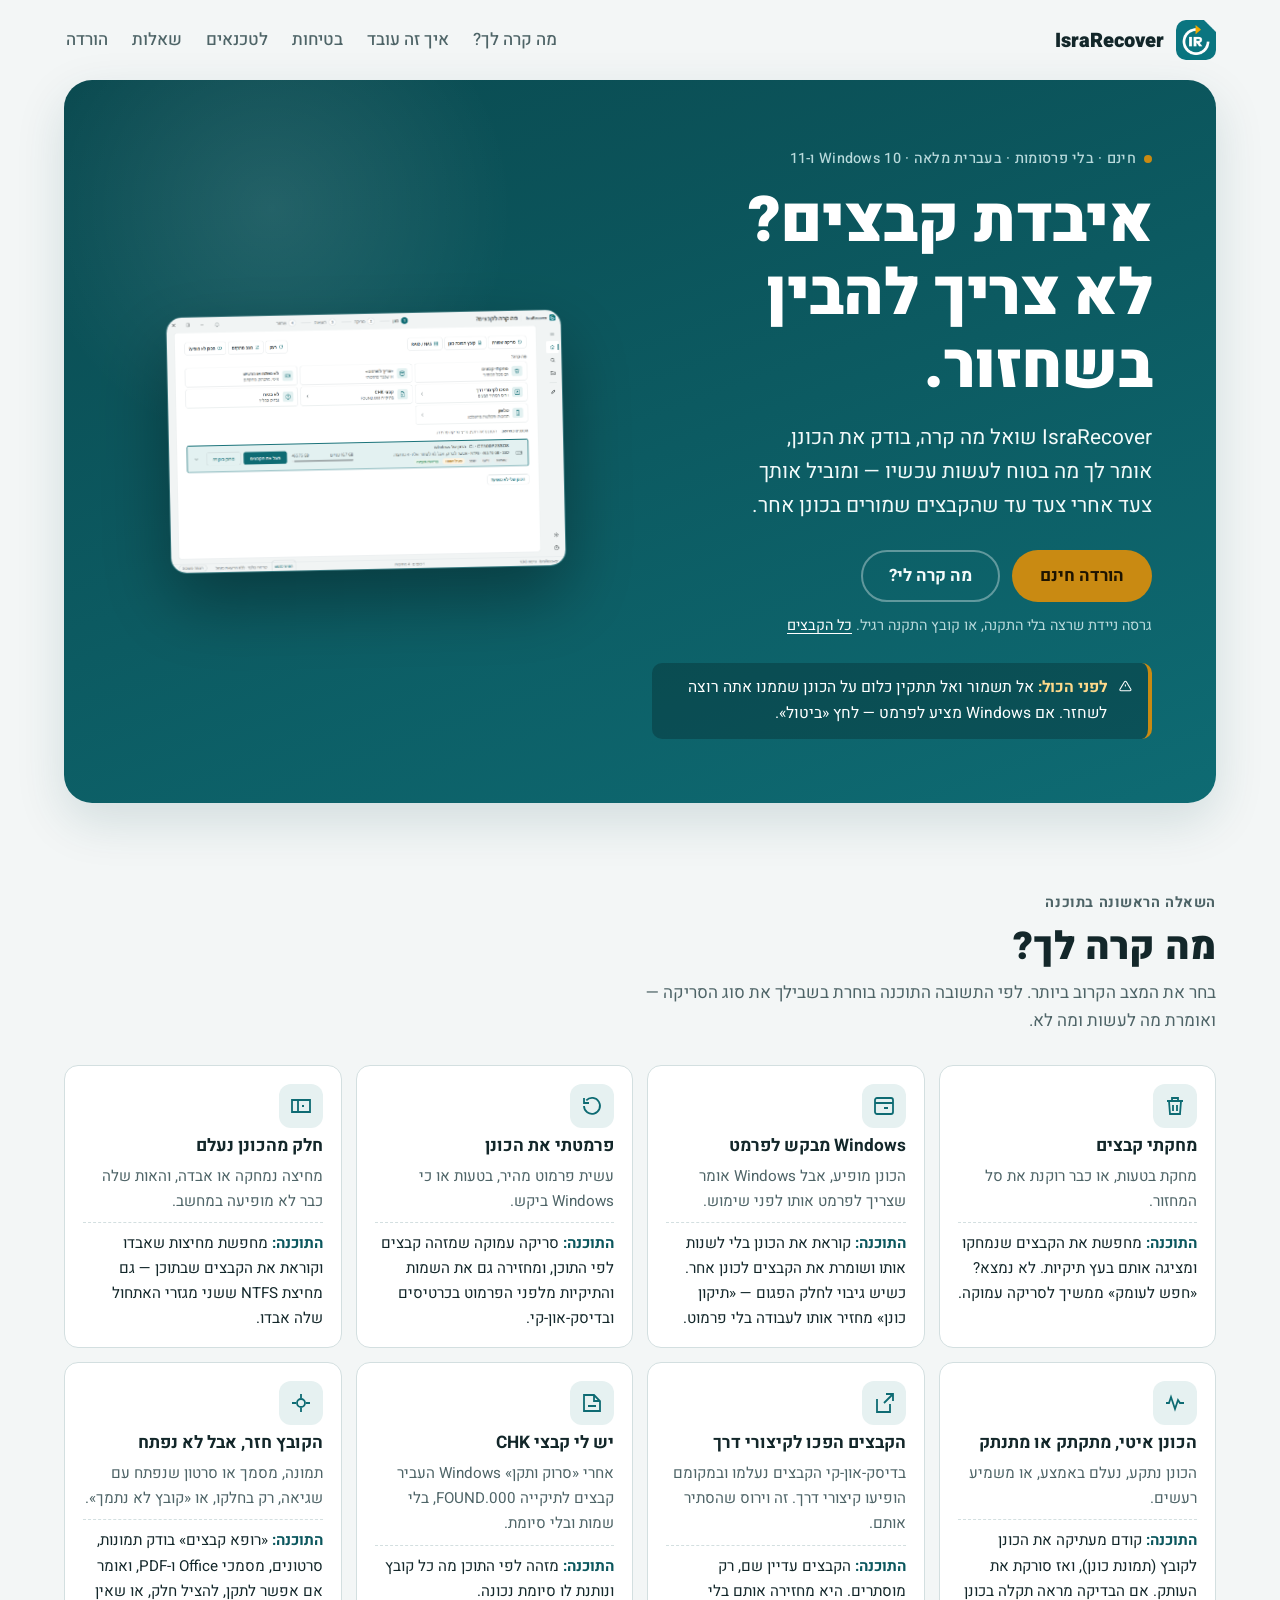
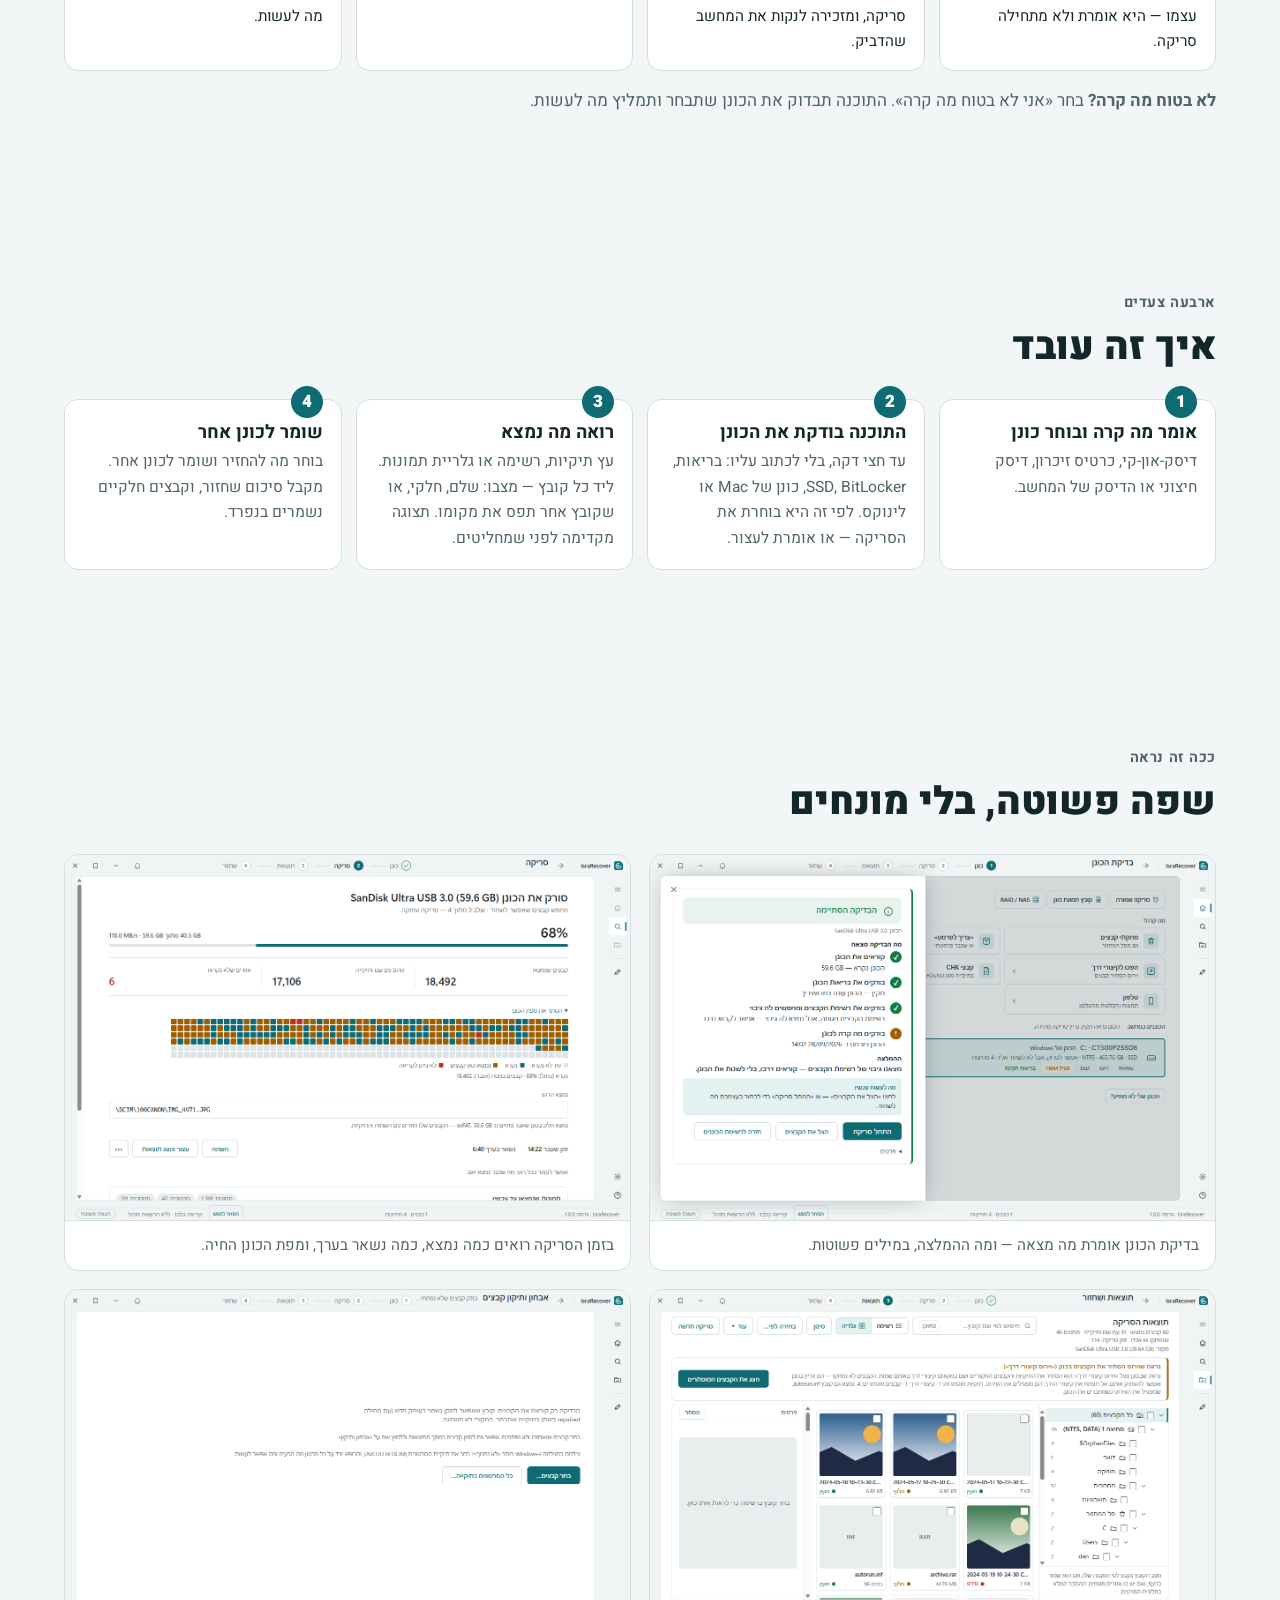
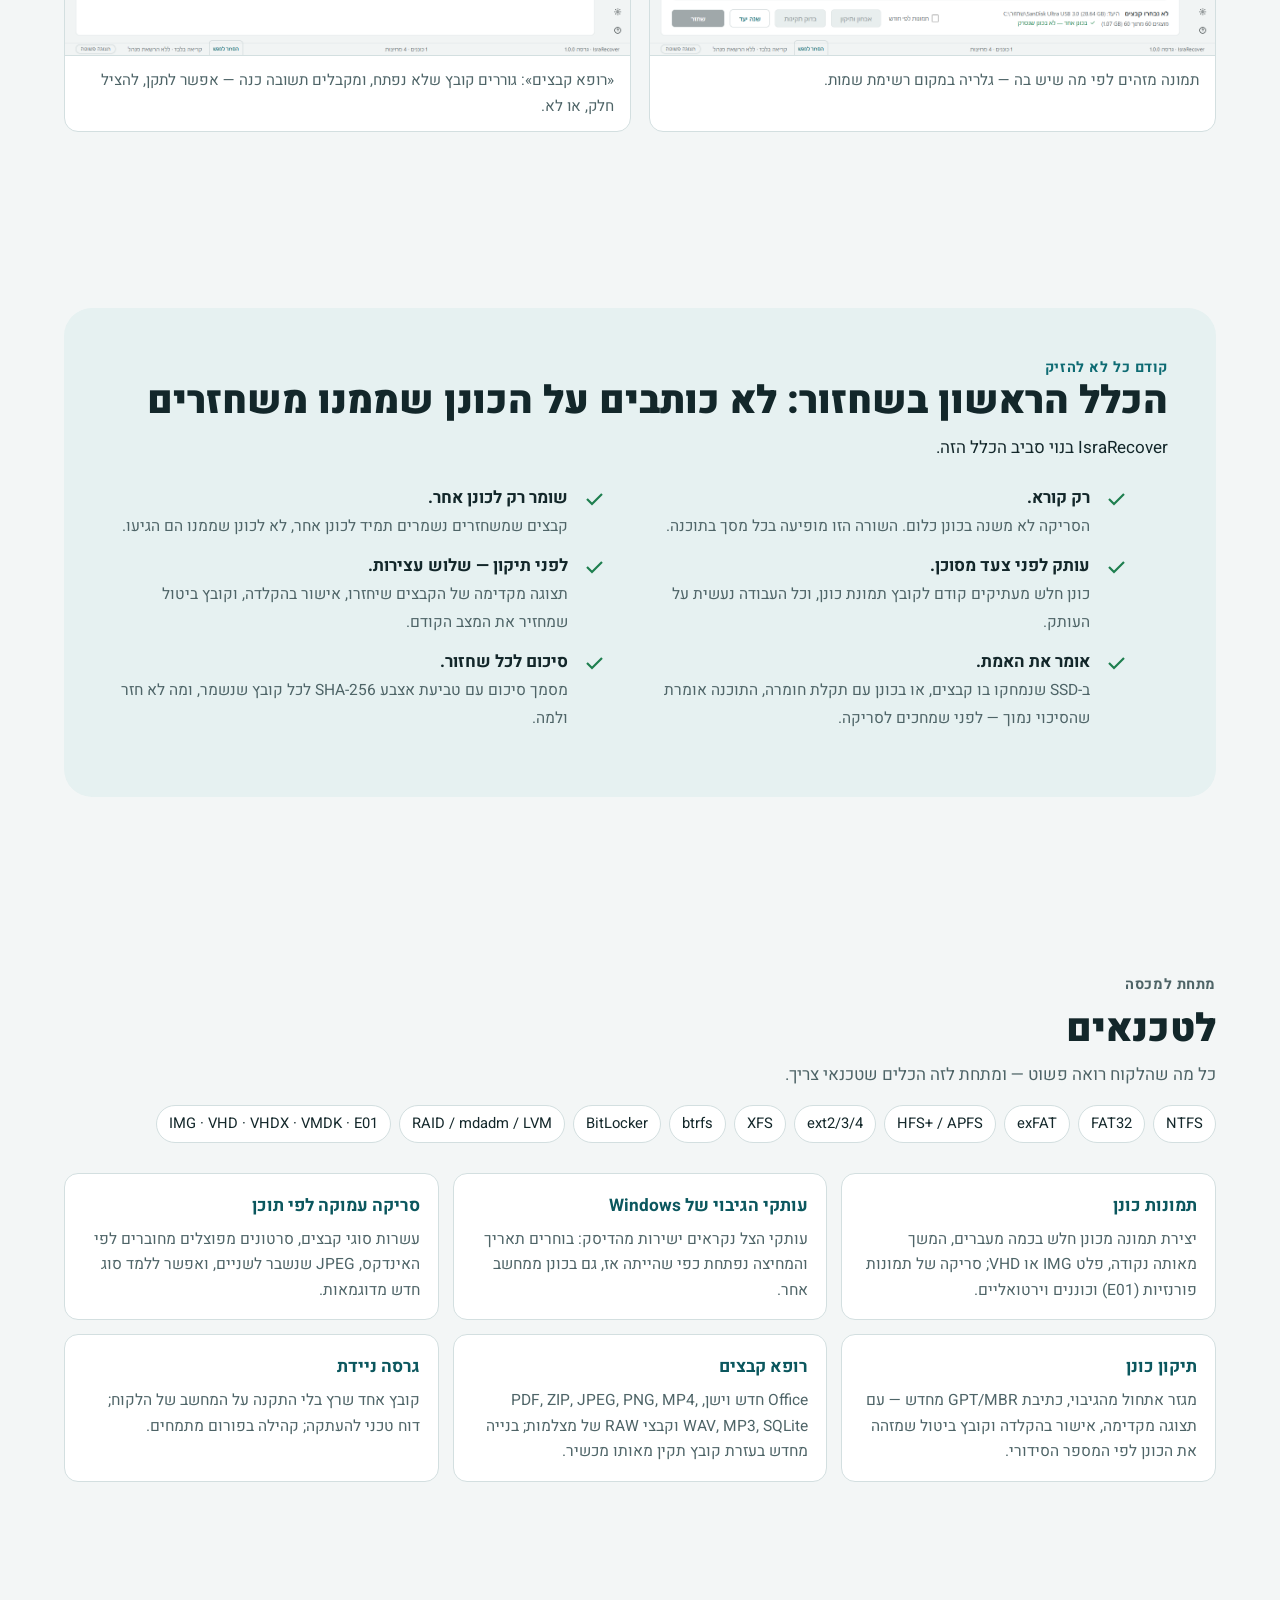
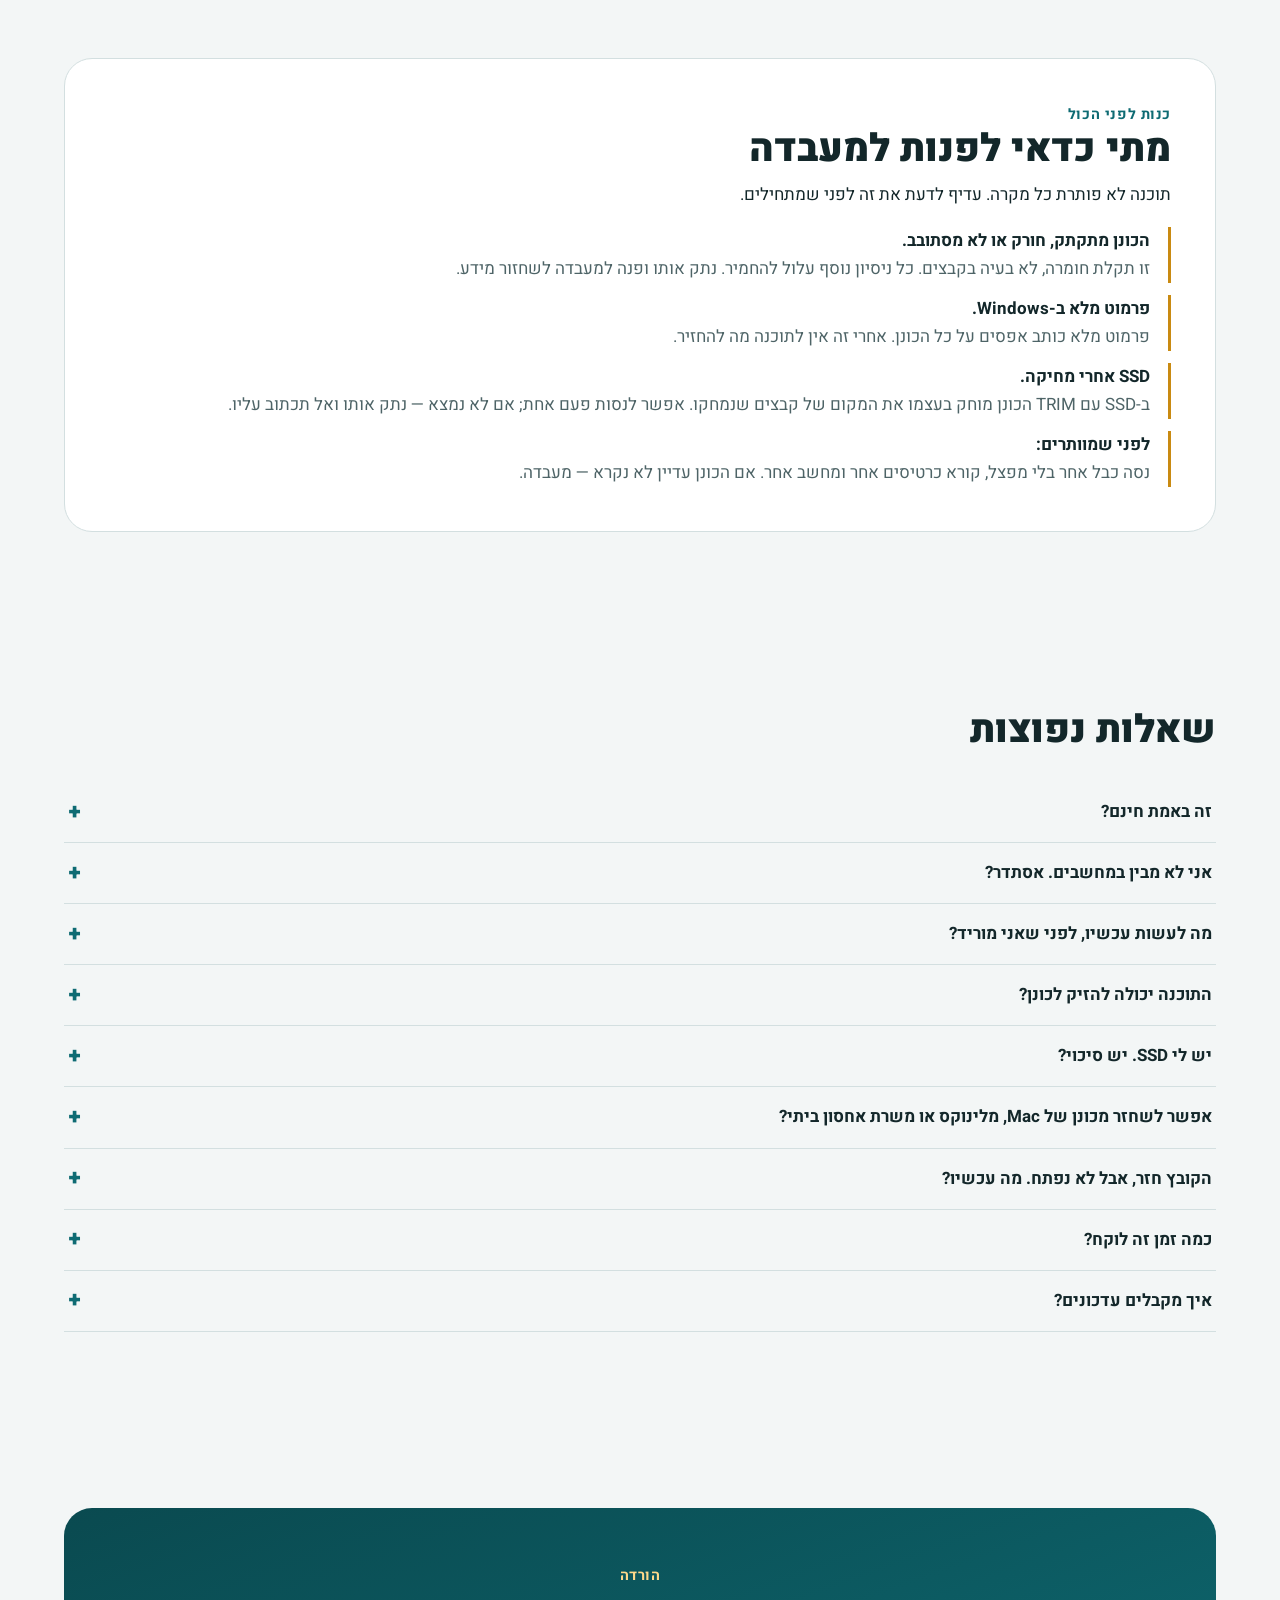
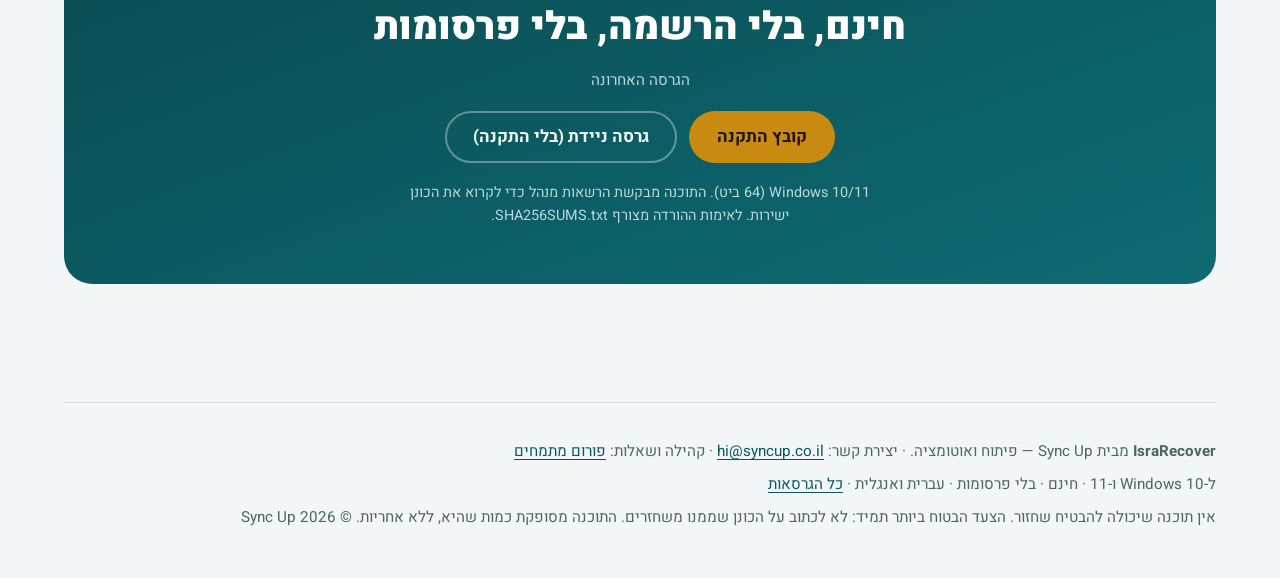
==== commit 8ffb899a: "site: index.html" ====
--- a/docs/index.html
+++ b/docs/index.html
@@ -189,7 +189,7 @@
 
 <section id="faq" class="faq" aria-labelledby="h-faq">
   <div class="sec-head"><h2 id="h-faq">שאלות נפוצות</h2></div>
-  <details><summary>זה באמת חינם?</summary><p>כן. התוכנה חינמית ואין בה פרסומות. הקוד שלה אינו פתוח.</p></details>
+  <details><summary>זה באמת חינם?</summary><p>כן. התוכנה חינמית ואין בה פרסומות. מותר להשתמש בה גם בעבודה: לגבות סכום סמלי והוגן על הטרחה (התקנה, שחזור למישהו) — אבל לא למכור את התוכנה עצמה. הקוד שלה אינו פתוח.</p></details>
   <details><summary>אני לא מבין במחשבים. אסתדר?</summary><p>כן. לא צריך לדעת מה זה מחיצה או סריקה עמוקה. אתה אומר מה קרה, והתוכנה בוחרת מה לעשות ומסבירה כל צעד במילים פשוטות. יש גם שאלות נפוצות בתוך התוכנה (F1).</p></details>
   <details><summary>מה לעשות עכשיו, לפני שאני מוריד?</summary><p>אל תשמור ואל תתקין כלום על הכונן שממנו אתה רוצה לשחזר. אם Windows מציע לפרמט — לחץ «ביטול». הורד את התוכנה לכונן אחר, או השתמש בגרסה הניידת מדיסק-און-קי.</p></details>
   <details><summary>התוכנה יכולה להזיק לכונן?</summary><p>הסריקה רק קוראת ולא משנה בכונן כלום, והשחזור נשמר תמיד לכונן אחר. הפעולה היחידה שכותבת על הכונן היא «תיקון כונן», והיא לא רצה בלי תצוגה מקדימה, אישור בהקלדה וקובץ ביטול.</p></details>
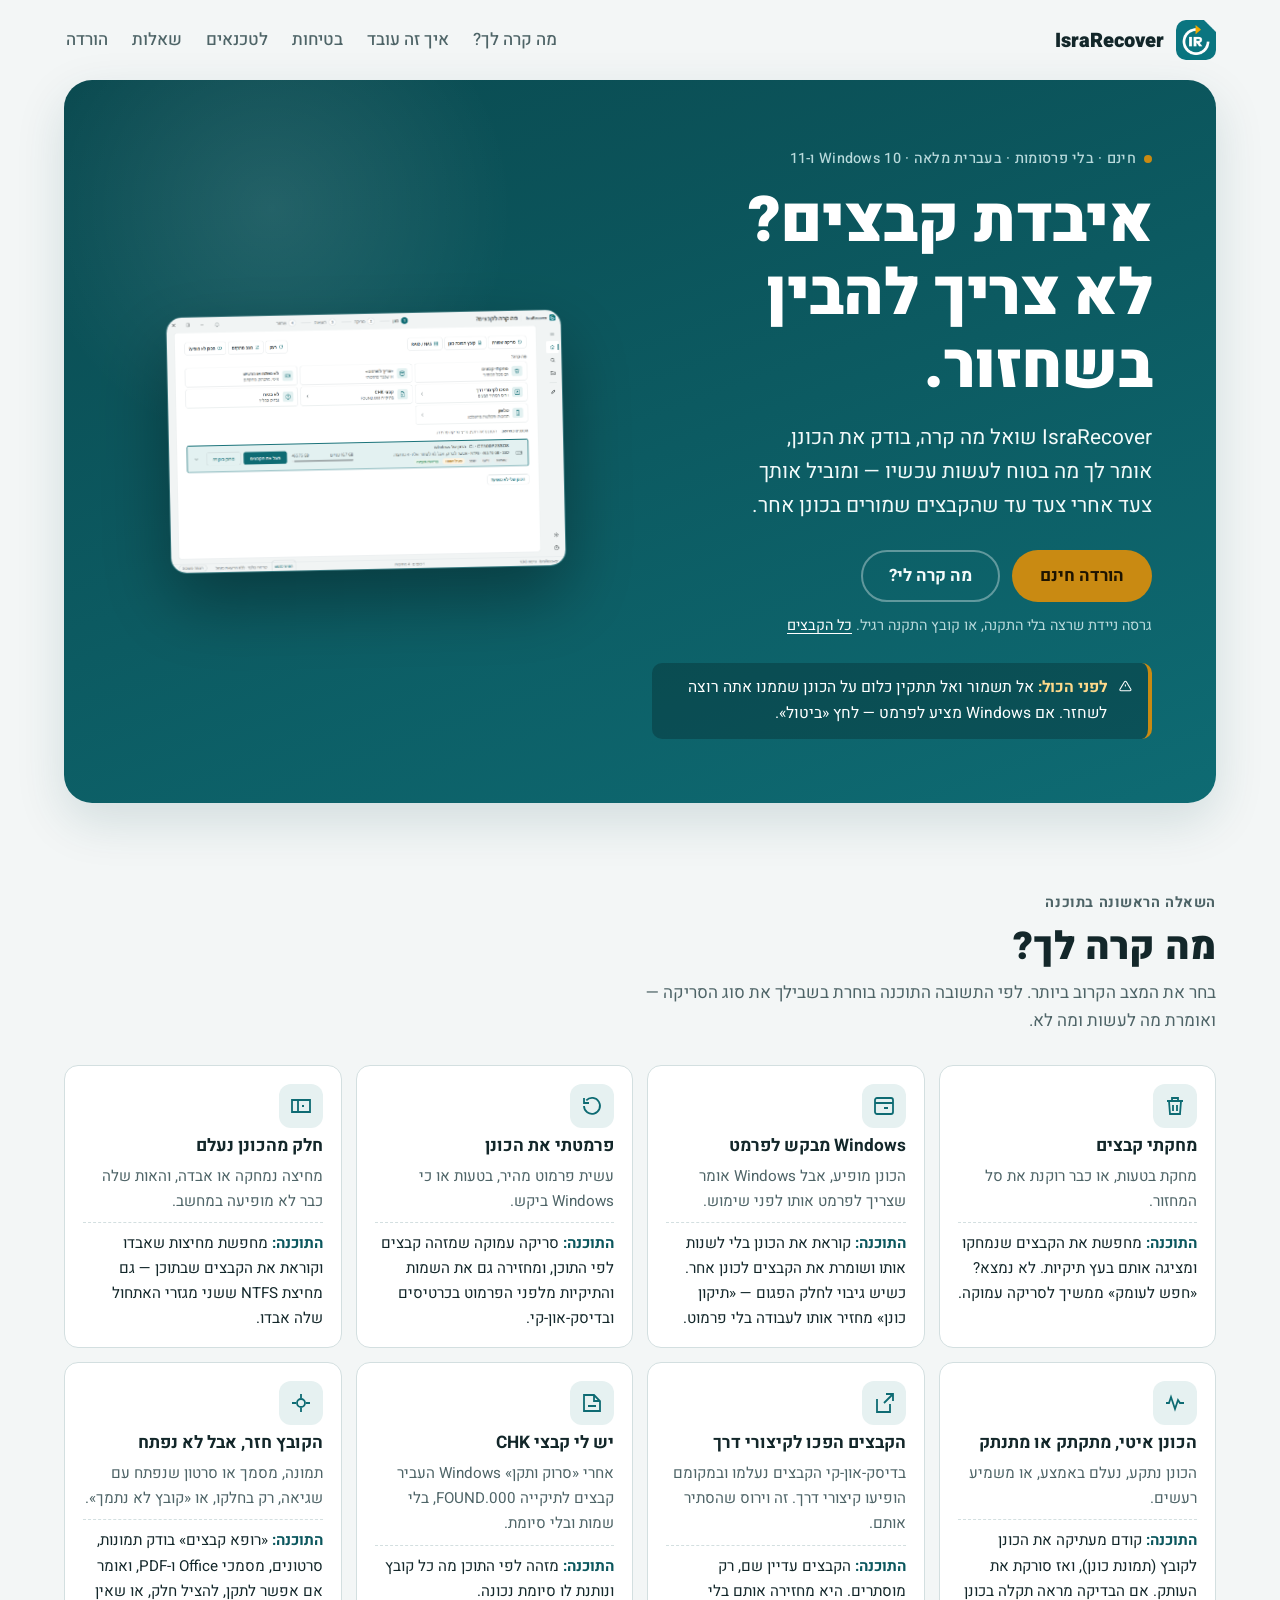
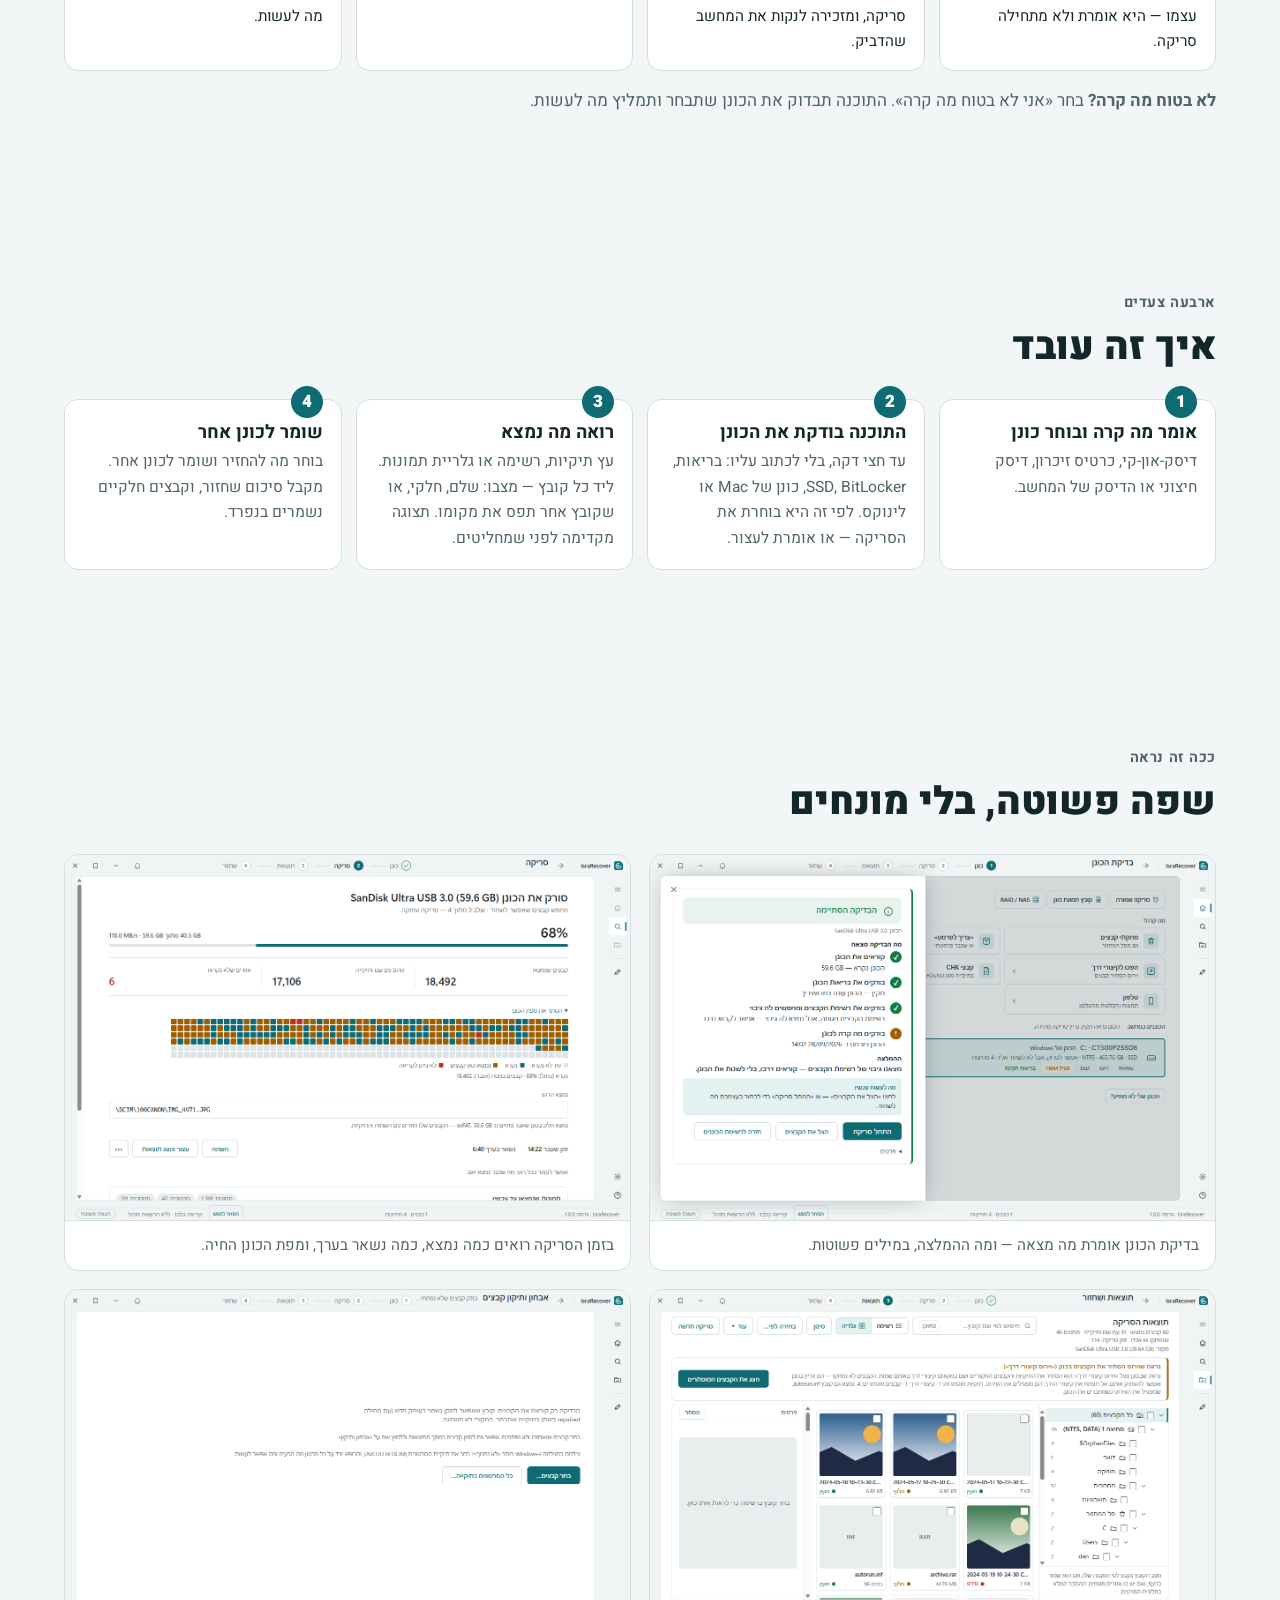
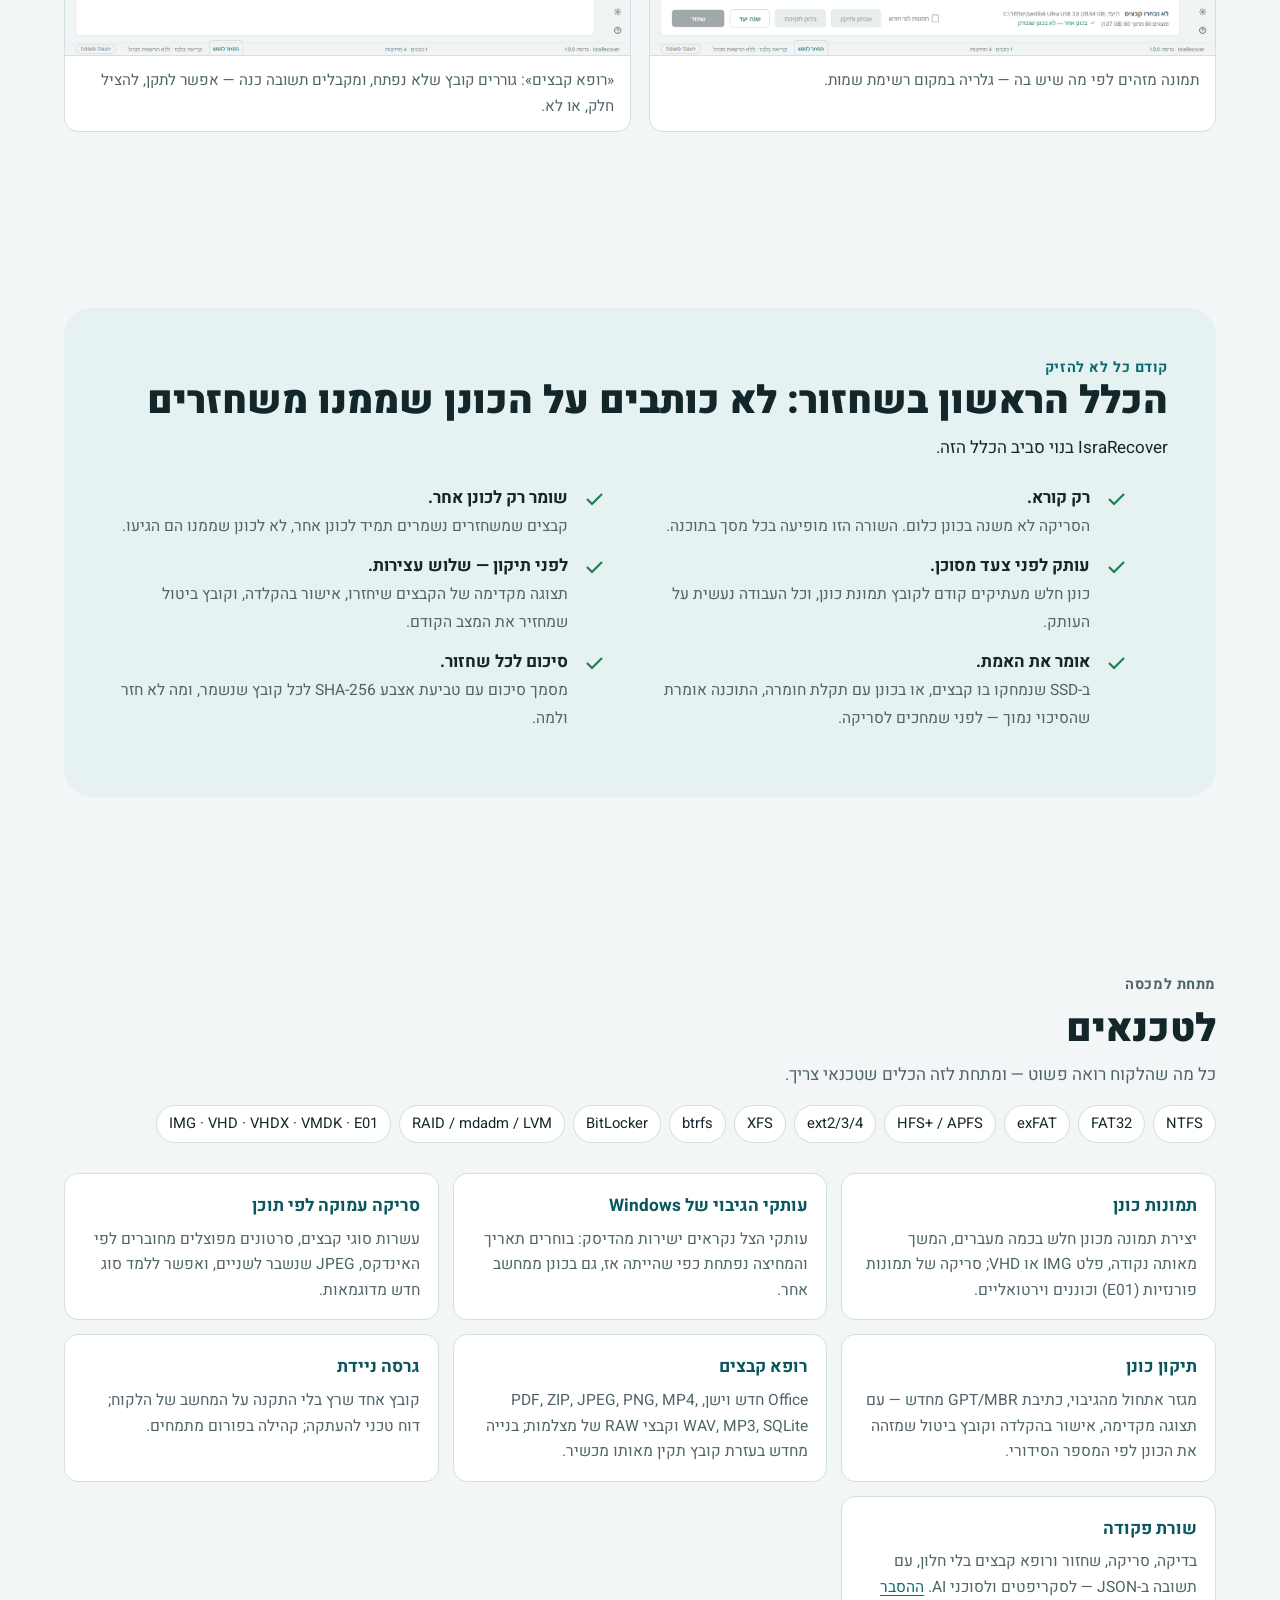
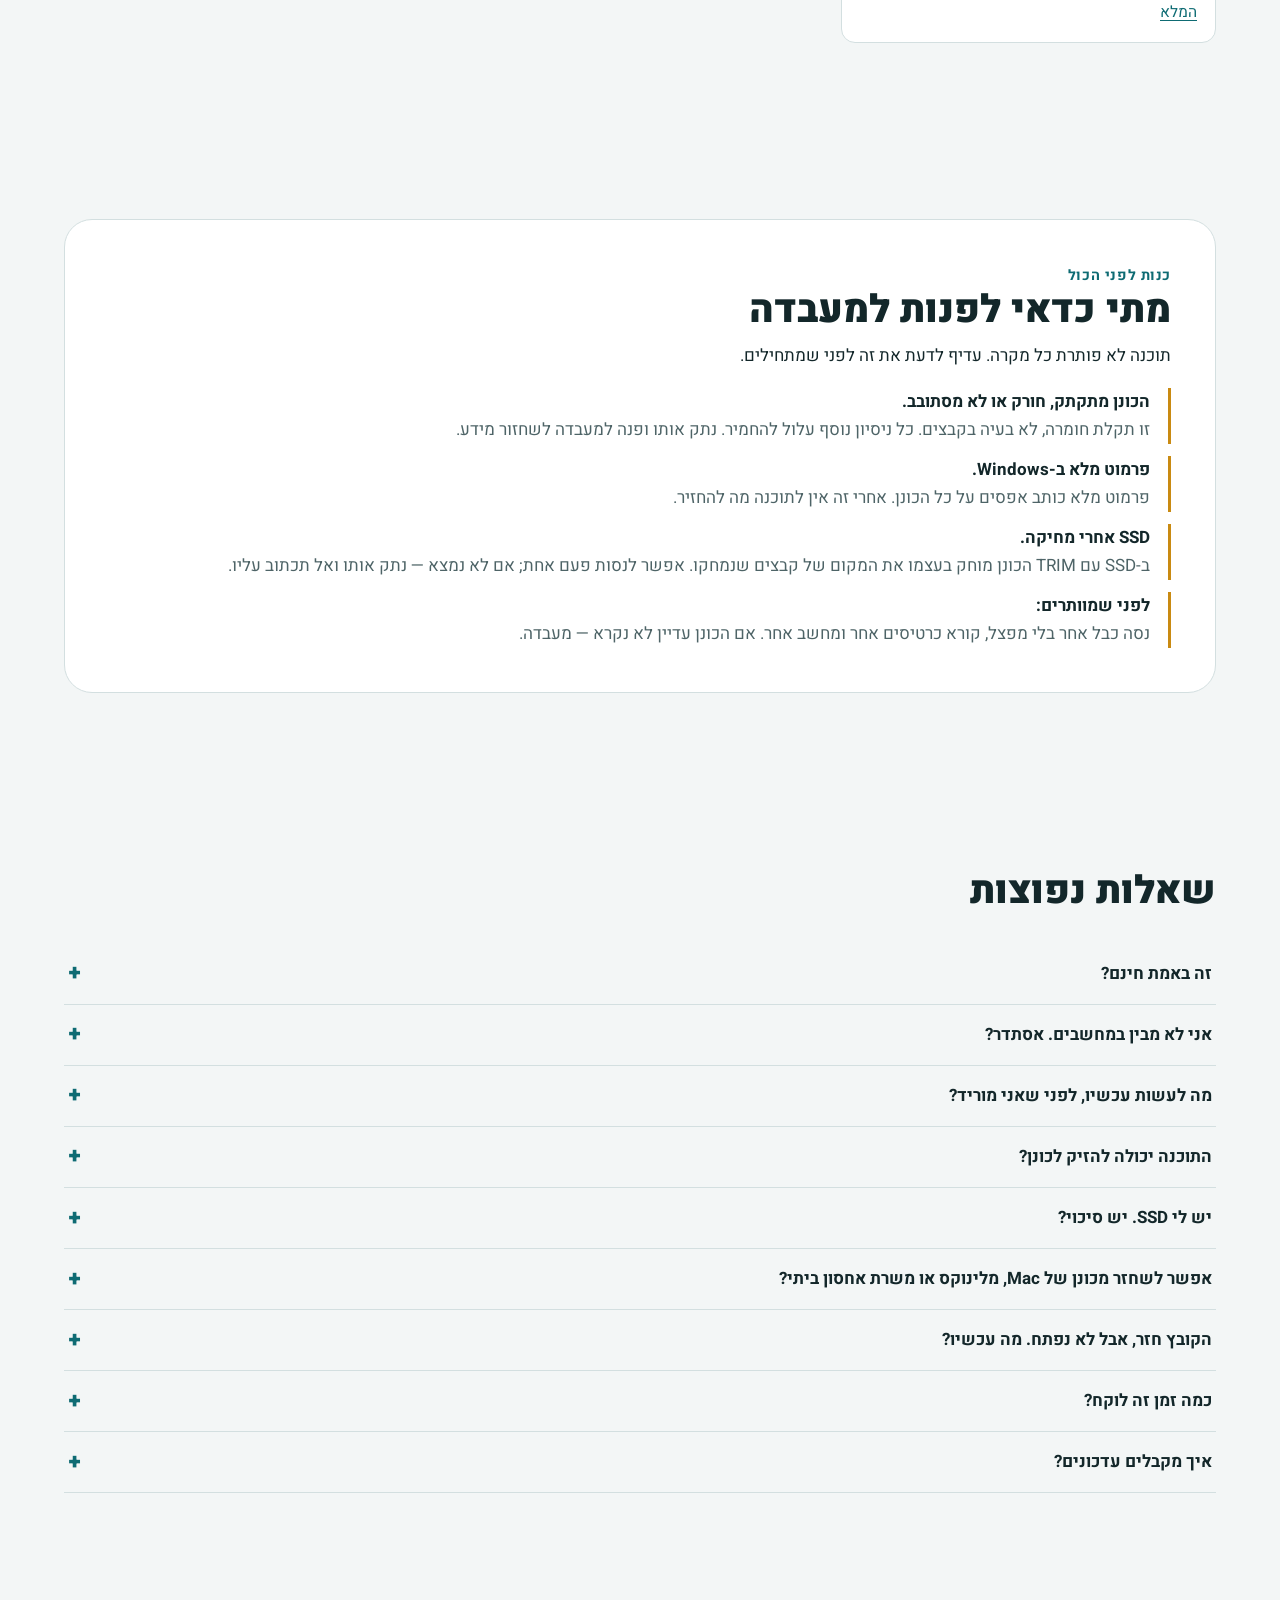
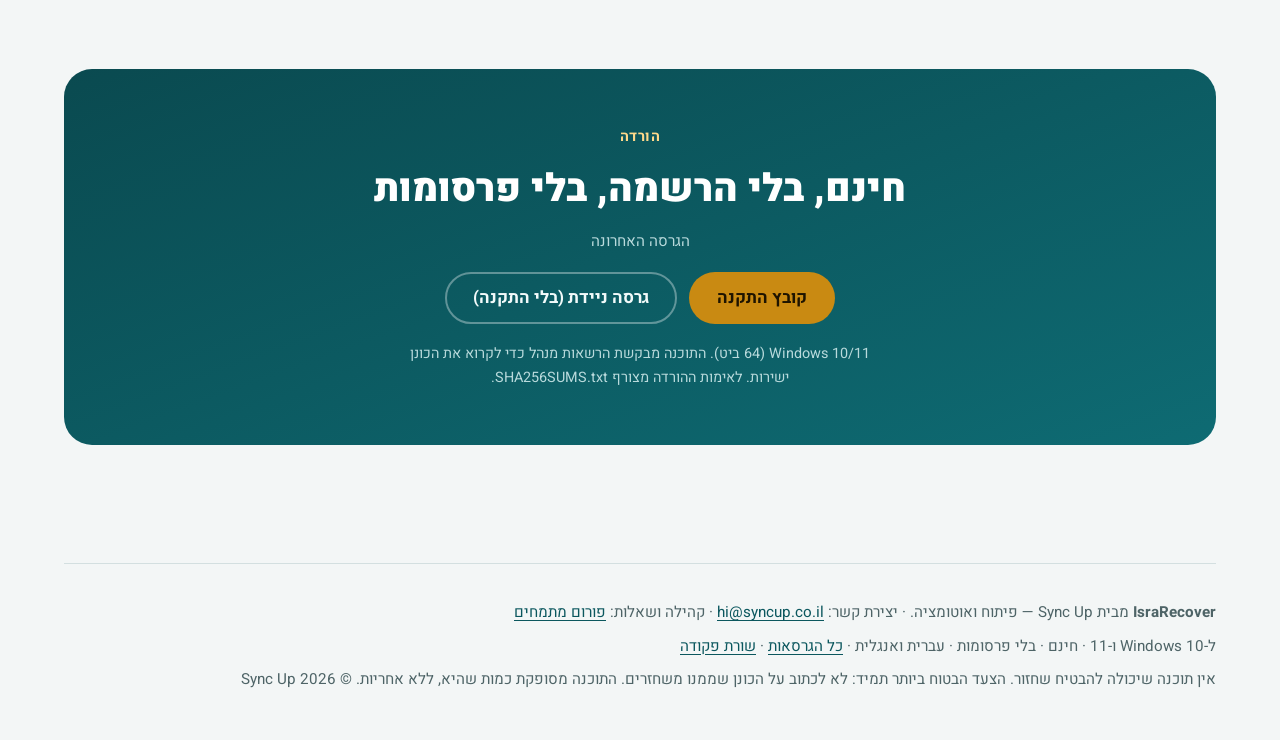
==== commit aec2b2e1: "site: index.html" ====
--- a/docs/index.html
+++ b/docs/index.html
@@ -13,7 +13,7 @@
 <link rel="preconnect" href="https://fonts.googleapis.com">
 <link rel="preconnect" href="https://fonts.gstatic.com" crossorigin>
 <link rel="stylesheet" href="https://fonts.googleapis.com/css2?family=Heebo:wght@400;500;700;900&display=swap">
-<link rel="stylesheet" href="site.css?v=98b9629f7b">
+<link rel="stylesheet" href="site.css?v=2f9b297d05">
 </head>
 <body>
 <a class="skip" href="#main">דלג לתוכן</a>
@@ -169,6 +169,7 @@
       <li><b>תיקון כונן</b>מגזר אתחול מהגיבוי, כתיבת GPT/MBR מחדש — עם תצוגה מקדימה, אישור בהקלדה וקובץ ביטול שמזהה את הכונן לפי המספר הסידורי.</li>
       <li><b>רופא קבצים</b>Office חדש וישן, PDF, ZIP, JPEG, PNG, MP4, WAV, MP3, SQLite וקבצי RAW של מצלמות; בנייה מחדש בעזרת קובץ תקין מאותו מכשיר.</li>
       <li><b>גרסה ניידת</b>קובץ אחד שרץ בלי התקנה על המחשב של הלקוח; דוח טכני להעתקה; קהילה בפורום מתמחים.</li>
+      <li><b>שורת פקודה</b>בדיקה, סריקה, שחזור ורופא קבצים בלי חלון, עם תשובה ב-JSON — לסקריפטים ולסוכני AI. <a href="cli.html">ההסבר המלא</a></li>
     </ul>
   </div>
 </section>
@@ -216,7 +217,7 @@
 
 <footer>
   <p><b>IsraRecover</b> מבית Sync Up — פיתוח ואוטומציה. · יצירת קשר: <a href="mailto:hi@syncup.co.il">hi@syncup.co.il</a> · קהילה ושאלות: <a href="https://mitmachim.top" rel="noopener">פורום מתמחים</a></p>
-  <p>ל-Windows 10 ו-11 · חינם · בלי פרסומות · עברית ואנגלית · <a href="https://github.com/bot-sync-up/israrecover/releases" rel="noopener">כל הגרסאות</a></p>
+  <p>ל-Windows 10 ו-11 · חינם · בלי פרסומות · עברית ואנגלית · <a href="https://github.com/bot-sync-up/israrecover/releases" rel="noopener">כל הגרסאות</a> · <a href="cli.html">שורת פקודה</a></p>
   <p>אין תוכנה שיכולה להבטיח שחזור. הצעד הבטוח ביותר תמיד: לא לכתוב על הכונן שממנו משחזרים. התוכנה מסופקת כמות שהיא, ללא אחריות. © 2026 Sync Up</p>
 </footer>
 </div>
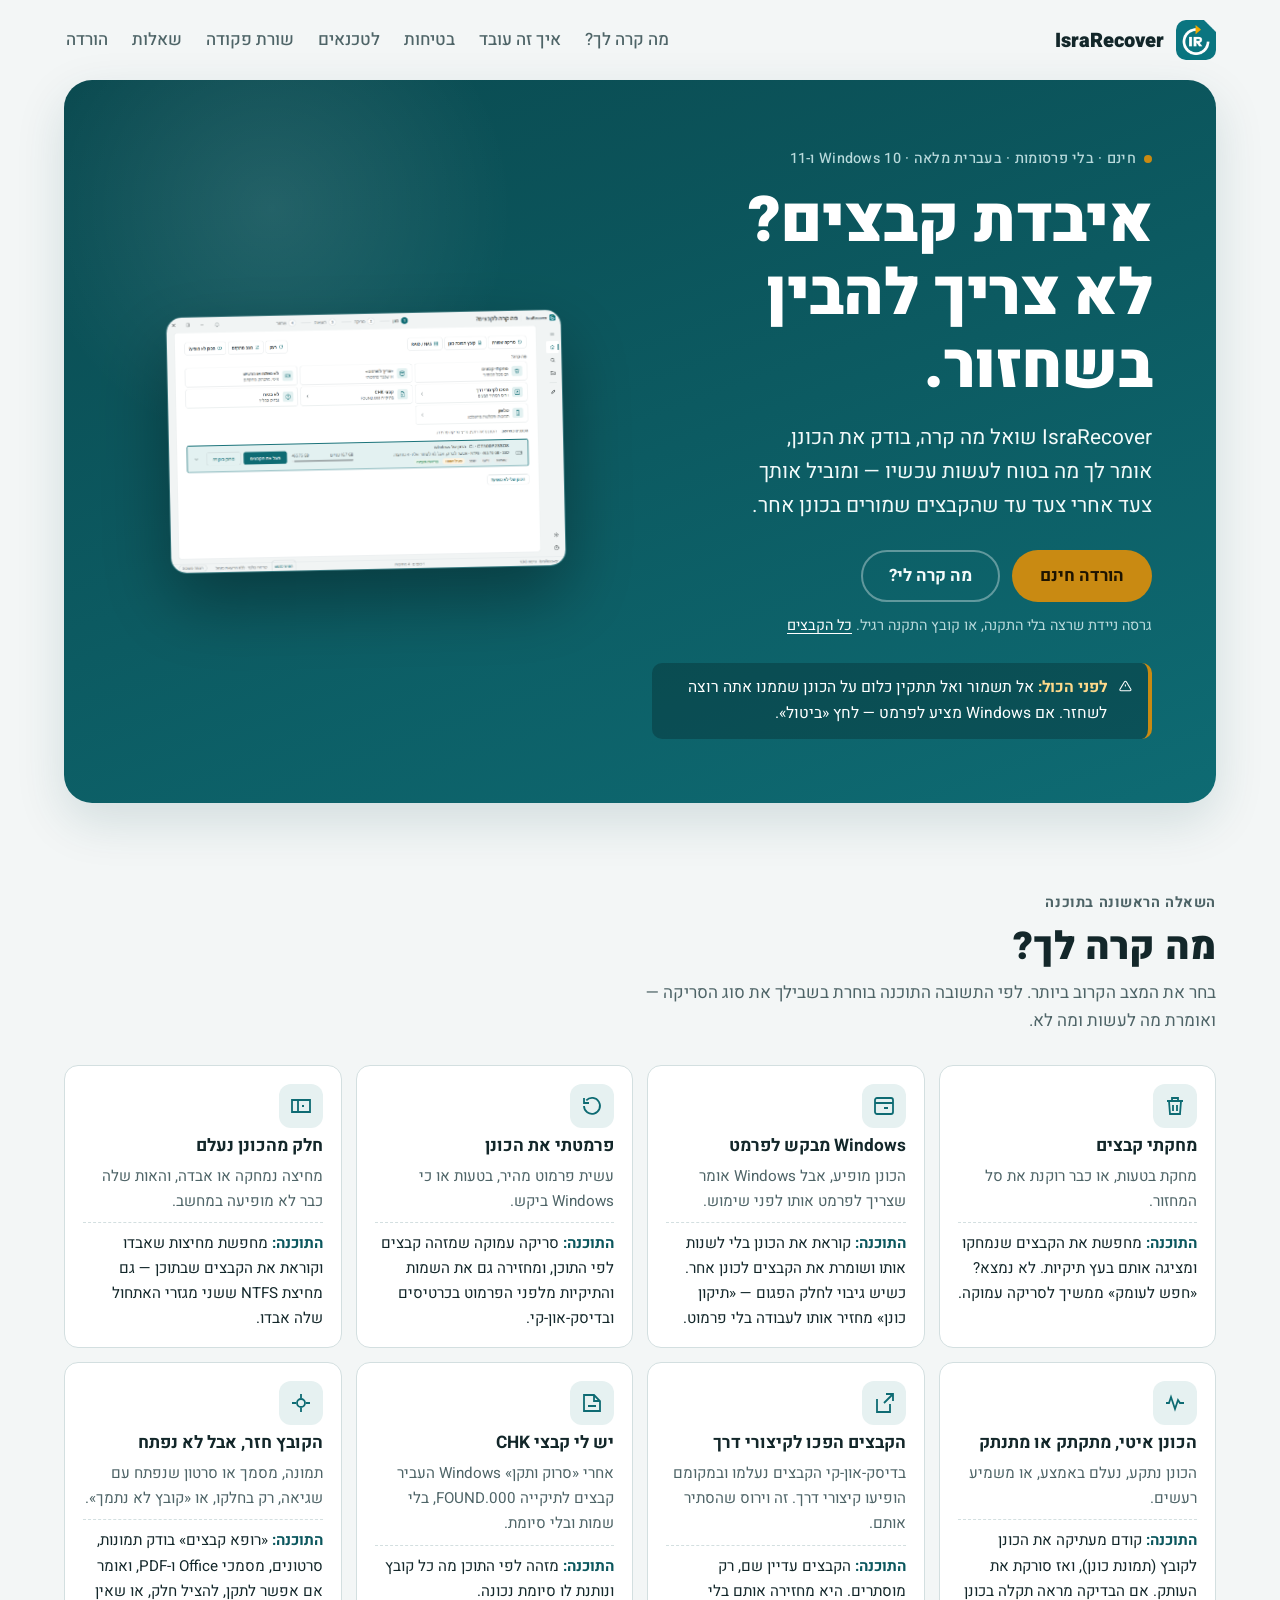
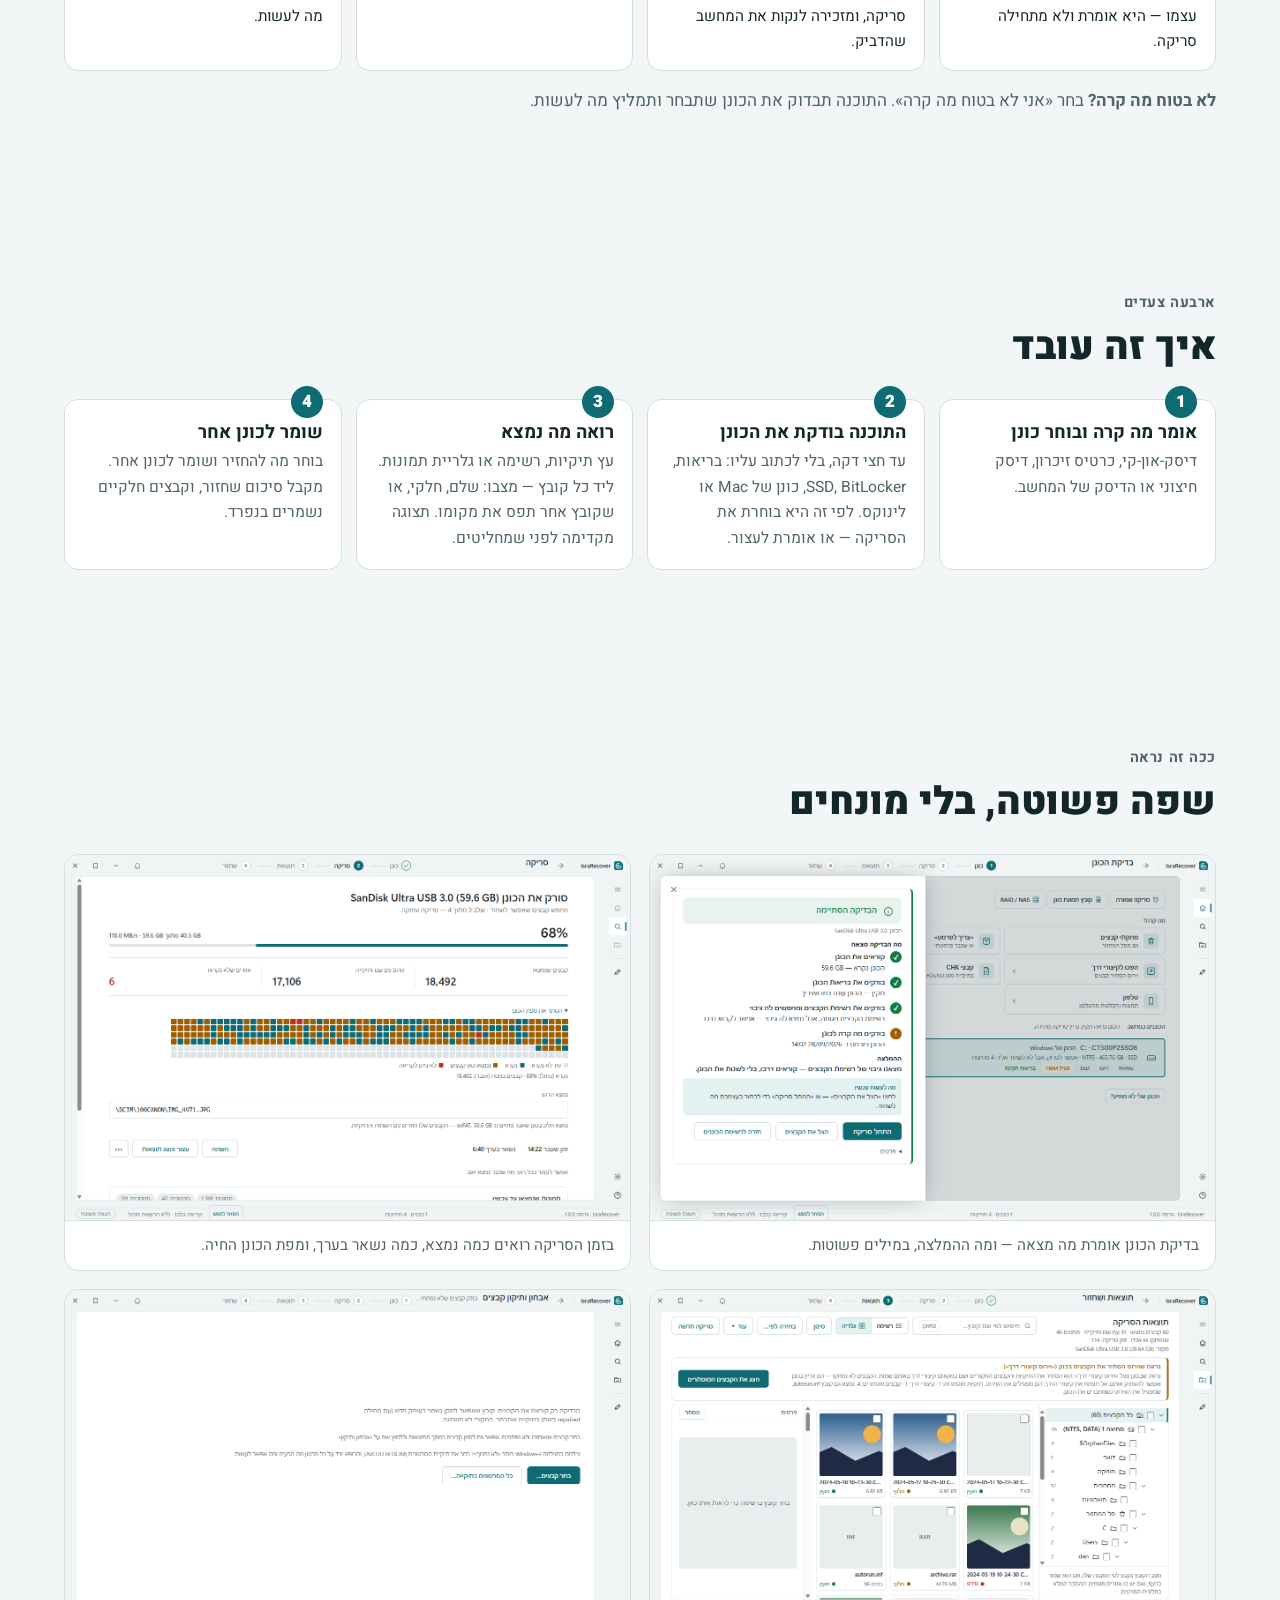
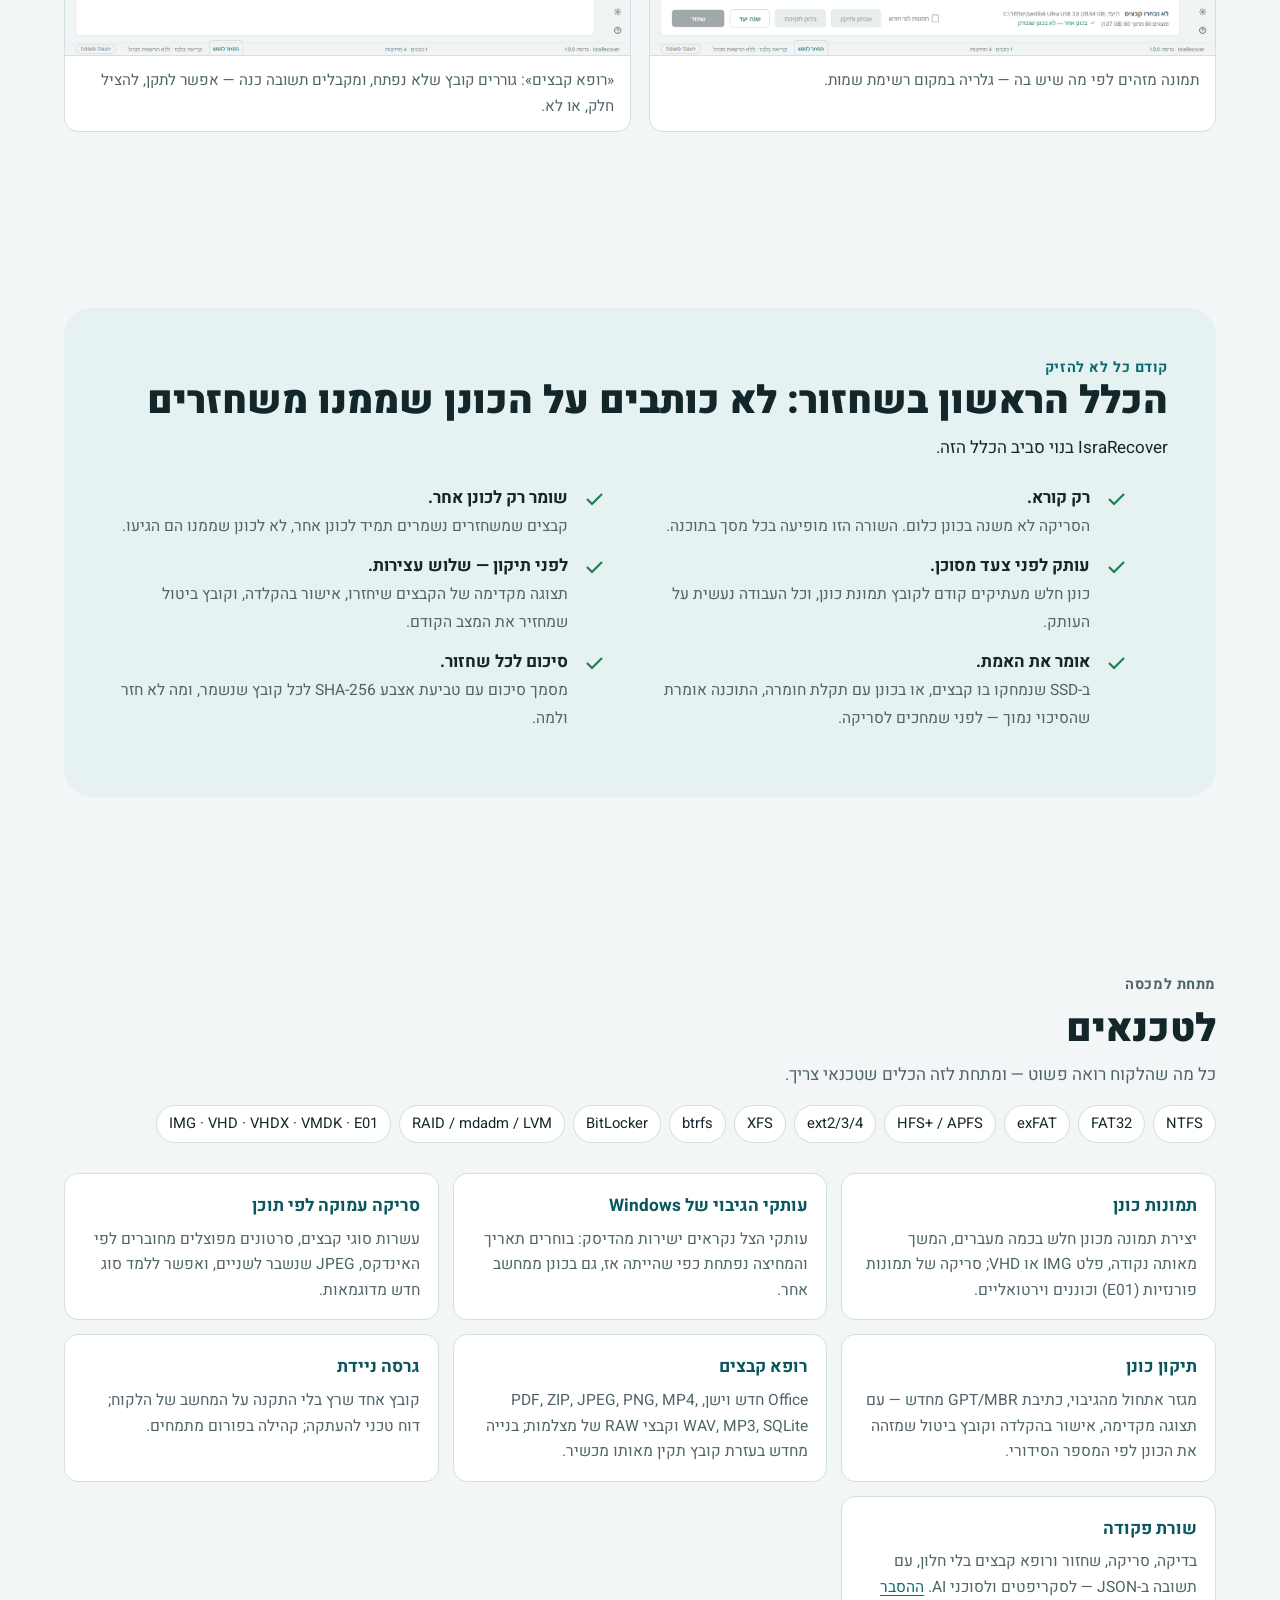
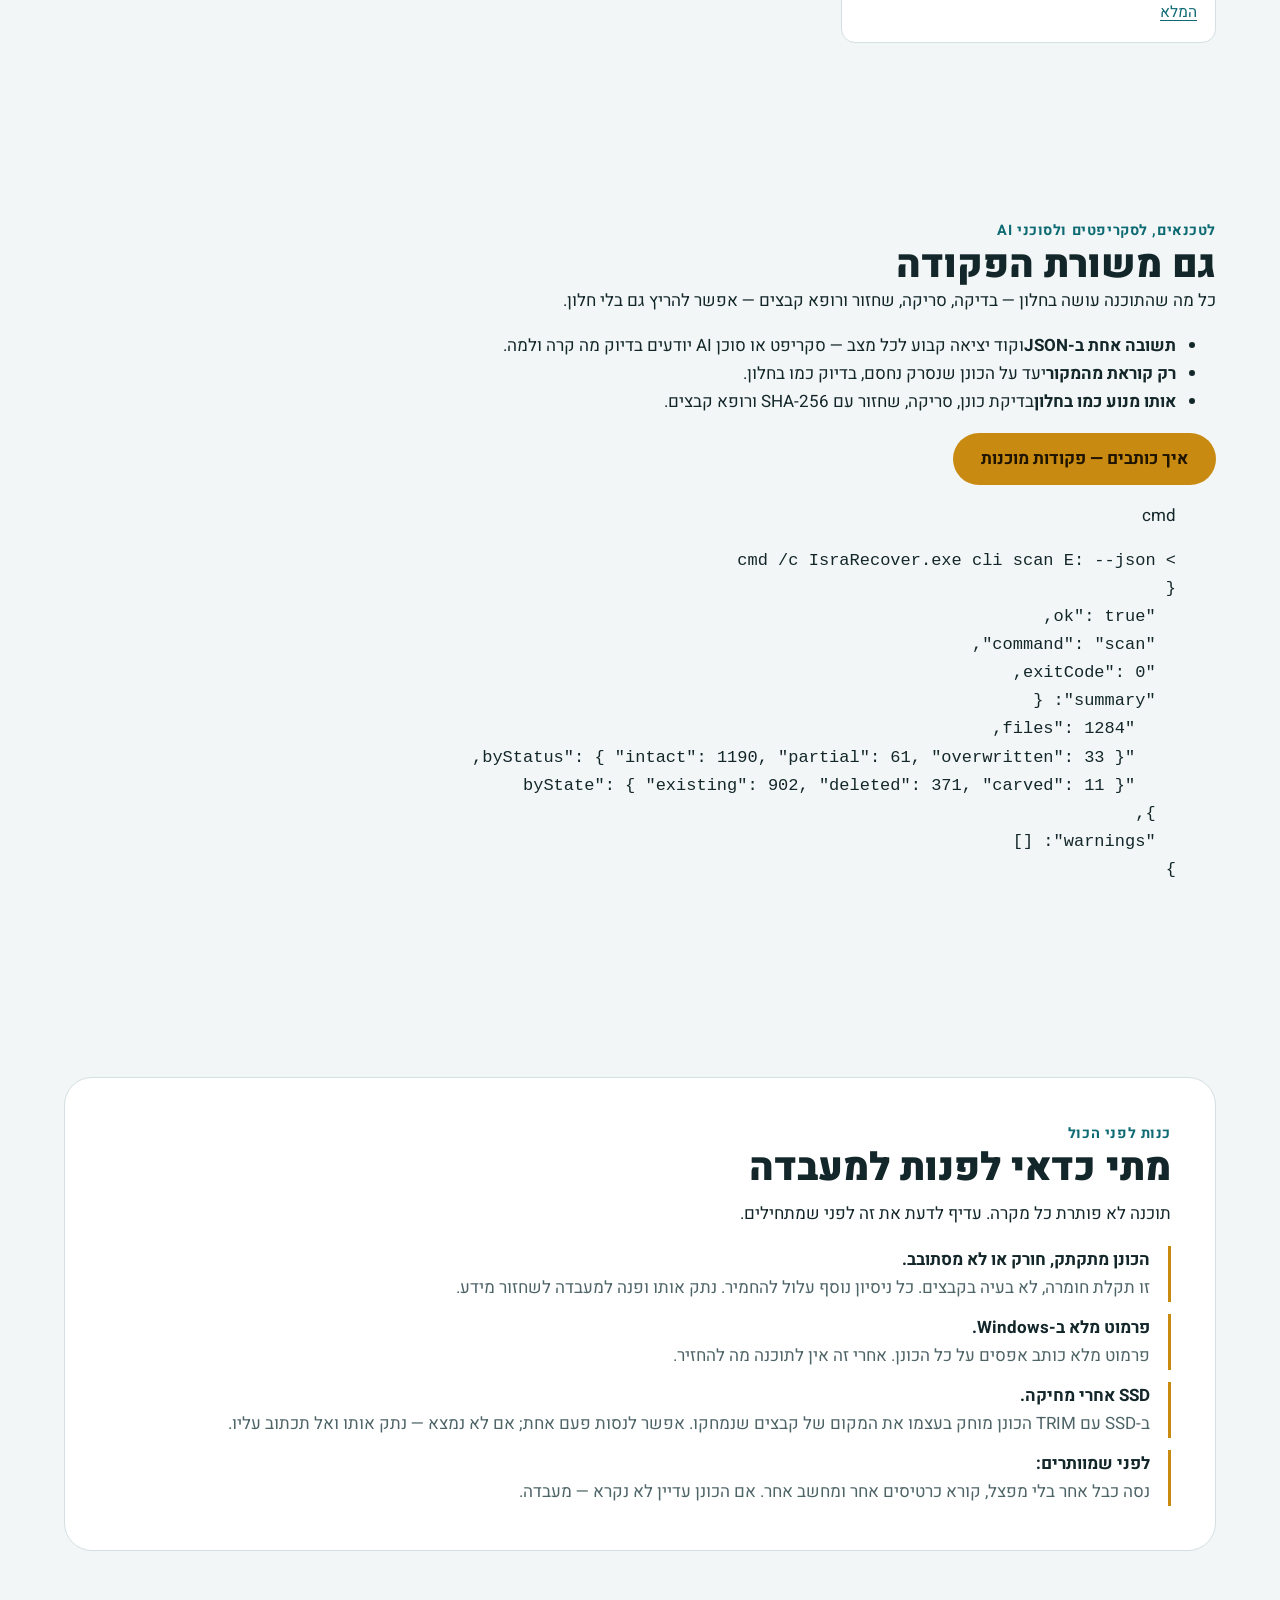
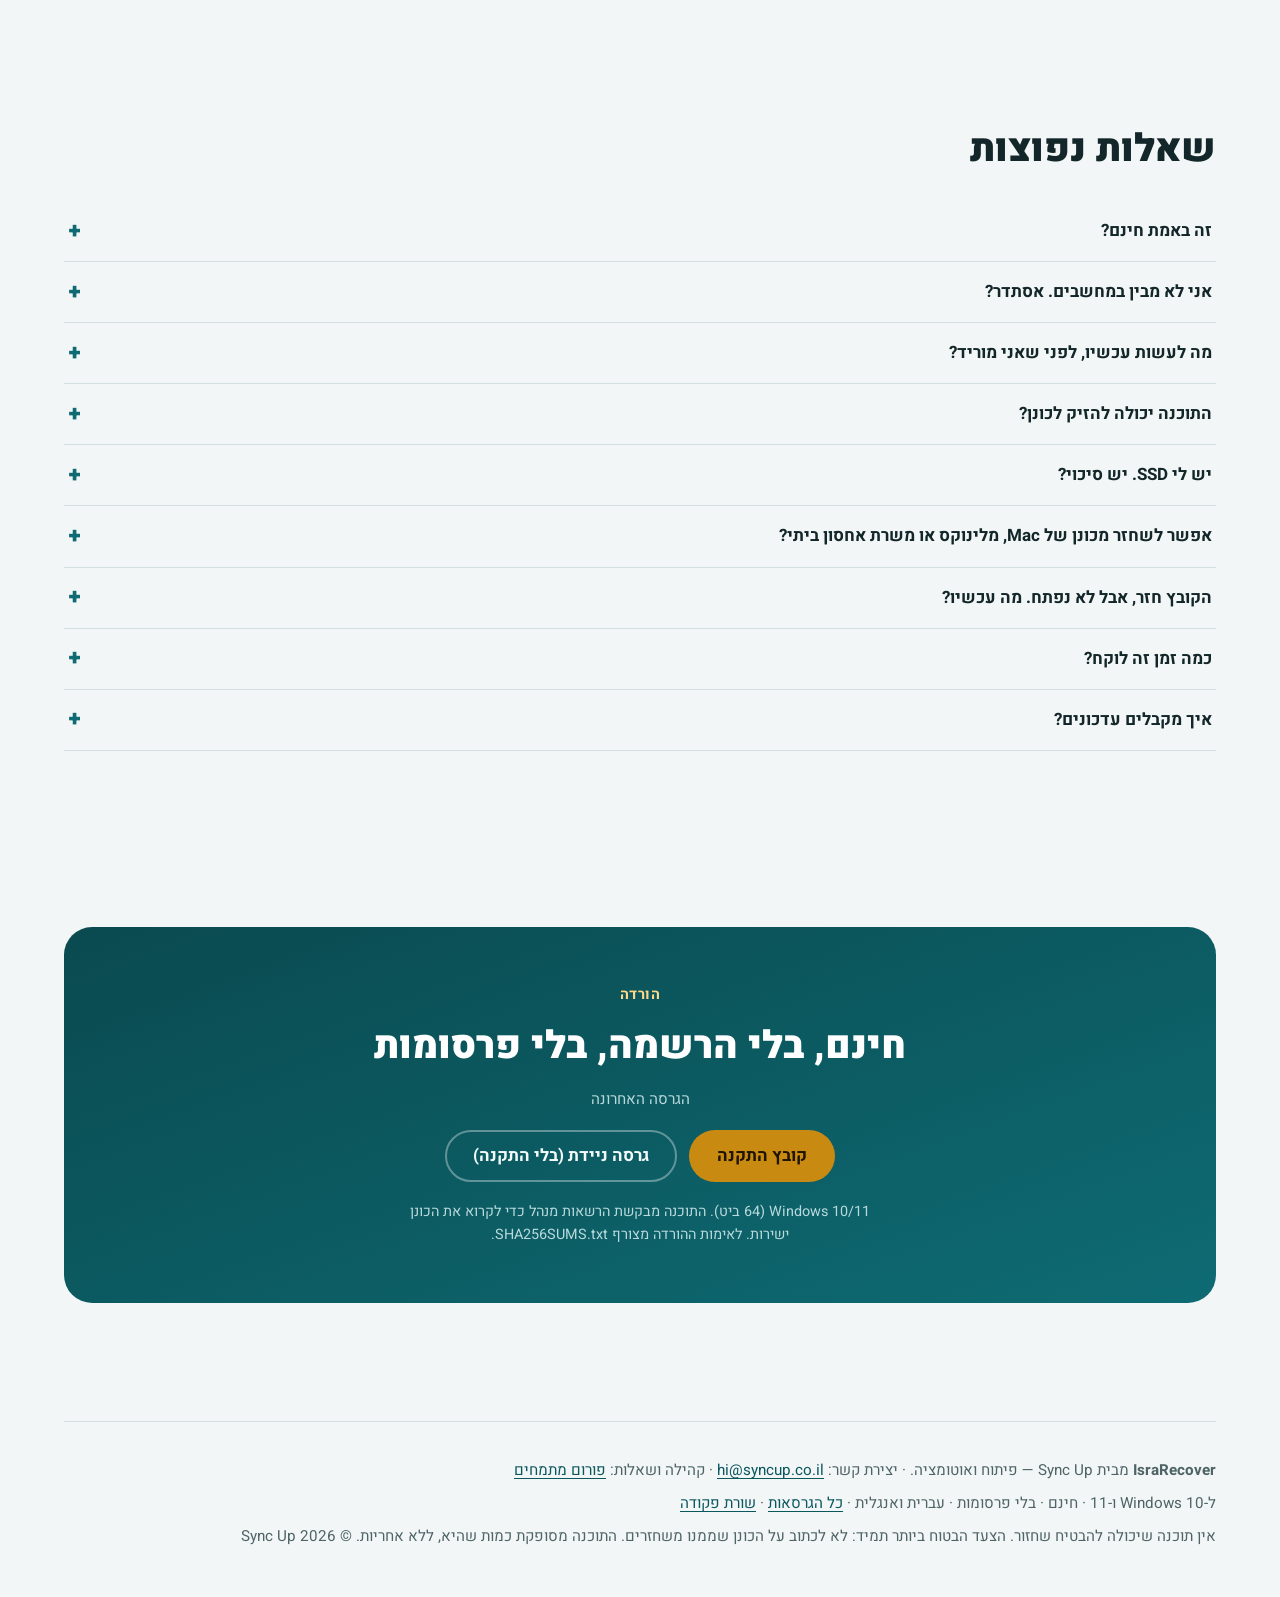
==== commit 242a26a6: "site: index.html" ====
--- a/docs/index.html
+++ b/docs/index.html
@@ -13,7 +13,7 @@
 <link rel="preconnect" href="https://fonts.googleapis.com">
 <link rel="preconnect" href="https://fonts.gstatic.com" crossorigin>
 <link rel="stylesheet" href="https://fonts.googleapis.com/css2?family=Heebo:wght@400;500;700;900&display=swap">
-<link rel="stylesheet" href="site.css?v=2f9b297d05">
+<link rel="stylesheet" href="site.css?v=c41b1c0954">
 </head>
 <body>
 <a class="skip" href="#main">דלג לתוכן</a>
@@ -25,6 +25,7 @@
     <a href="#how">איך זה עובד</a>
     <a href="#safe">בטיחות</a>
     <a href="#tech">לטכנאים</a>
+    <a href="cli.html">שורת פקודה</a>
     <a href="#faq">שאלות</a>
     <a href="#download">הורדה</a>
   </nav>
@@ -171,6 +172,39 @@
       <li><b>גרסה ניידת</b>קובץ אחד שרץ בלי התקנה על המחשב של הלקוח; דוח טכני להעתקה; קהילה בפורום מתמחים.</li>
       <li><b>שורת פקודה</b>בדיקה, סריקה, שחזור ורופא קבצים בלי חלון, עם תשובה ב-JSON — לסקריפטים ולסוכני AI. <a href="cli.html">ההסבר המלא</a></li>
     </ul>
+  </div>
+</section>
+
+<section id="cli" aria-labelledby="h-cli">
+  <div class="cli-band">
+    <div>
+      <p class="kicker">לטכנאים, לסקריפטים ולסוכני AI</p>
+      <h2 id="h-cli">גם משורת הפקודה</h2>
+      <p class="cli-lead">כל מה שהתוכנה עושה בחלון — בדיקה, סריקה, שחזור ורופא קבצים — אפשר להריץ גם בלי חלון.</p>
+      <ul class="cli-points">
+      <li><b>תשובה אחת ב-JSON</b>וקוד יציאה קבוע לכל מצב — סקריפט או סוכן AI יודעים בדיוק מה קרה ולמה.</li>
+      <li><b>רק קוראת מהמקור</b>יעד על הכונן שנסרק נחסם, בדיוק כמו בחלון.</li>
+      <li><b>אותו מנוע כמו בחלון</b>בדיקת כונן, סריקה, שחזור עם SHA-256 ורופא קבצים.</li>
+    </ul>
+      <div class="cta">
+        <a class="btn btn-primary" href="cli.html">איך כותבים — פקודות מוכנות</a>
+      </div>
+    </div>
+    <figure class="term" aria-label="דוגמה: סריקה משורת הפקודה והתשובה ב-JSON">
+  <div class="term-bar" aria-hidden="true"><i></i><i></i><i></i><span>cmd</span></div>
+<pre><span class="t-p">&gt;</span> cmd /c IsraRecover.exe cli scan E: --json
+{
+  <span class="t-k">"ok"</span>: <span class="t-v">true</span>,
+  <span class="t-k">"command"</span>: <span class="t-s">"scan"</span>,
+  <span class="t-k">"exitCode"</span>: <span class="t-v">0</span>,
+  <span class="t-k">"summary"</span>: {
+    <span class="t-k">"files"</span>: <span class="t-v">1284</span>,
+    <span class="t-k">"byStatus"</span>: { <span class="t-k">"intact"</span>: <span class="t-v">1190</span>, <span class="t-k">"partial"</span>: <span class="t-v">61</span>, <span class="t-k">"overwritten"</span>: <span class="t-v">33</span> },
+    <span class="t-k">"byState"</span>: { <span class="t-k">"existing"</span>: <span class="t-v">902</span>, <span class="t-k">"deleted"</span>: <span class="t-v">371</span>, <span class="t-k">"carved"</span>: <span class="t-v">11</span> }
+  },
+  <span class="t-k">"warnings"</span>: []
+}</pre>
+</figure>
   </div>
 </section>
 
--- a/docs/site.css
+++ b/docs/site.css
@@ -178,3 +178,48 @@
 footer a { color: var(--accent-strong); }
 .sr { position: absolute; width: 1px; height: 1px; overflow: hidden; clip: rect(0 0 0 0); white-space: nowrap; }
 @media (prefers-reduced-motion: reduce) { *, *::before, *::after { animation-duration: 0.01ms !important; transition-duration: 0.01ms !important; scroll-behavior: auto !important; } }
+
+/* the documentation page (cli.html, made from docs/CLI.md by installer/make-cli-page.py) */
+.doc { max-width: 56rem; padding-block: 12px 24px; display: grid; gap: 14px; }
+.doc > * { min-width: 0; } /* a grid item would otherwise grow to its widest table / code and widen the page */
+.doc h1 { font-size: clamp(1.8rem, 1.3rem + 2vw, 2.6rem); }
+.doc h2 { font-size: 1.5rem; margin-block-start: 22px; padding-block-start: 18px; border-block-start: 1px solid var(--line); }
+.doc h3 { font-size: 1.08rem; margin-block-start: 10px; }
+.doc p, .doc ul, .doc ol { margin: 0; }
+.doc ul, .doc ol { padding-inline-start: 1.4em; display: grid; gap: 4px; }
+.doc code { font-family: Consolas, "Cascadia Mono", monospace; font-size: 0.9em; background: var(--surface-2); padding: 1px 6px; border-radius: 6px; direction: ltr; unicode-bidi: isolate; white-space: nowrap; display: inline-block; max-width: 100%; overflow-x: auto; vertical-align: bottom; } /* a code never breaks (a broken one reorders inside Hebrew); a long one scrolls in its own box */
+.doc pre { direction: ltr; text-align: left; overflow-x: auto; margin: 0; padding: 14px 16px; background: var(--surface); border: 1px solid var(--line); border-radius: 12px; font-size: 0.85rem; line-height: 1.5; }
+.doc pre code { background: none; padding: 0; font-size: inherit; unicode-bidi: normal; white-space: pre; display: inline; max-width: none; overflow: visible; }
+.doc table { border-collapse: collapse; width: 100%; font-size: 0.95rem; display: block; overflow-x: auto; }
+.doc th, .doc td { border: 1px solid var(--line); padding: 7px 10px; text-align: start; vertical-align: top; }
+.doc th { background: var(--surface-2); }
+.doc [dir="ltr"] { text-align: left; }
+.doc :is(h2, h3) { scroll-margin-block-start: 16px; }
+.doc .toc { display: flex; flex-wrap: wrap; gap: 8px; padding: 14px 16px; background: var(--surface); border: 1px solid var(--line); border-radius: var(--radius); }
+.doc .toc a { padding: 5px 12px; border-radius: 999px; background: var(--surface-2); color: var(--accent-strong); font-weight: 500; font-size: 0.95rem; text-decoration: none; }
+.doc .toc a:hover { background: var(--accent); color: var(--on-accent); }
+.doc .toc a.sub { font-family: Consolas, "Cascadia Mono", monospace; font-size: 0.88rem; font-weight: 400; background: transparent; border: 1px solid var(--line); }
+.doc table.quick { display: table; }
+.doc table.quick td:first-child { width: 26%; font-weight: 500; }
+.doc table.quick td:last-child { direction: ltr; text-align: left; }
+.doc table.quick td code, .doc .cmd h3 code { white-space: normal; display: inline; line-height: 1.7; }
+.doc table.quick td code { font-size: 0.92rem; }
+.doc code .w { white-space: nowrap; }
+@media (max-width: 640px) {
+  .doc table.quick, .doc table.quick tbody, .doc table.quick tr, .doc table.quick td { display: block; width: auto; border: 0; }
+  .doc table.quick thead { display: none; }
+  .doc table.quick tr { padding: 10px 12px; border-block-end: 1px solid var(--line); }
+  .doc table.quick td { padding: 2px 0; }
+  .doc table.quick td:first-child { width: auto; }
+}
+.doc .cmd { display: grid; gap: 12px; padding: 18px 20px; background: var(--surface); border: 1px solid var(--line); border-radius: var(--radius); }
+.doc .cmd > * { min-width: 0; }
+.doc .cmd h3 { margin: 0; display: flex; flex-wrap: wrap; align-items: center; gap: 8px; }
+.doc .cmd h3 code { text-align: left; font-size: 1rem; padding: 6px 12px; display: inline-block; background: var(--accent); color: var(--on-accent); }
+.doc .cmd pre { background: var(--bg); }
+.doc details.json summary { cursor: pointer; width: fit-content; color: var(--accent-strong); font-weight: 500; }
+.doc details.json[open] summary { margin-block-end: 8px; }
+.doc pre { position: relative; }
+.doc .copy { font: inherit; font-size: 0.82rem; padding: 2px 10px; margin-inline-start: 8px; border-radius: 999px; border: 1px solid var(--line); background: var(--surface); color: var(--accent-strong); cursor: pointer; vertical-align: middle; }
+.doc .copy:hover { border-color: var(--accent); }
+.doc pre .copy { position: absolute; inset-block-start: 8px; inset-inline-end: 8px; margin: 0; font-family: var(--font); }
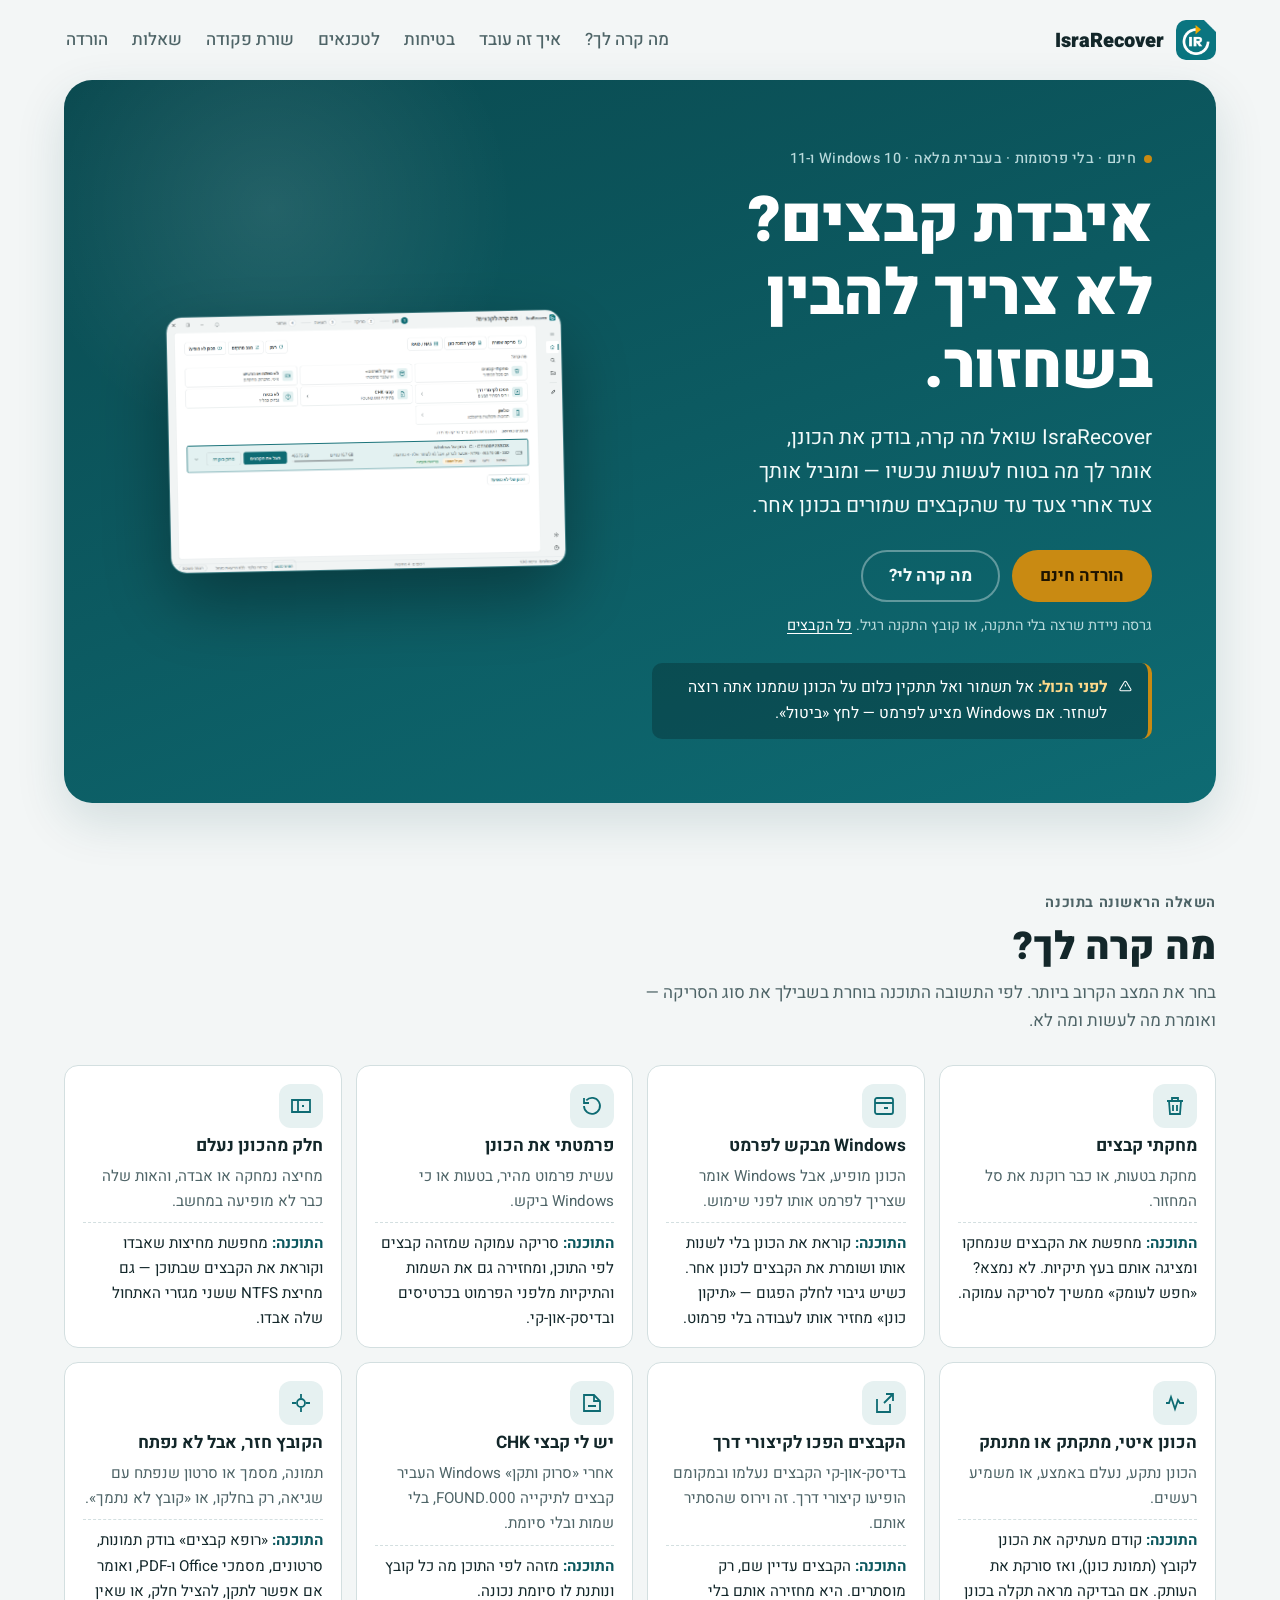
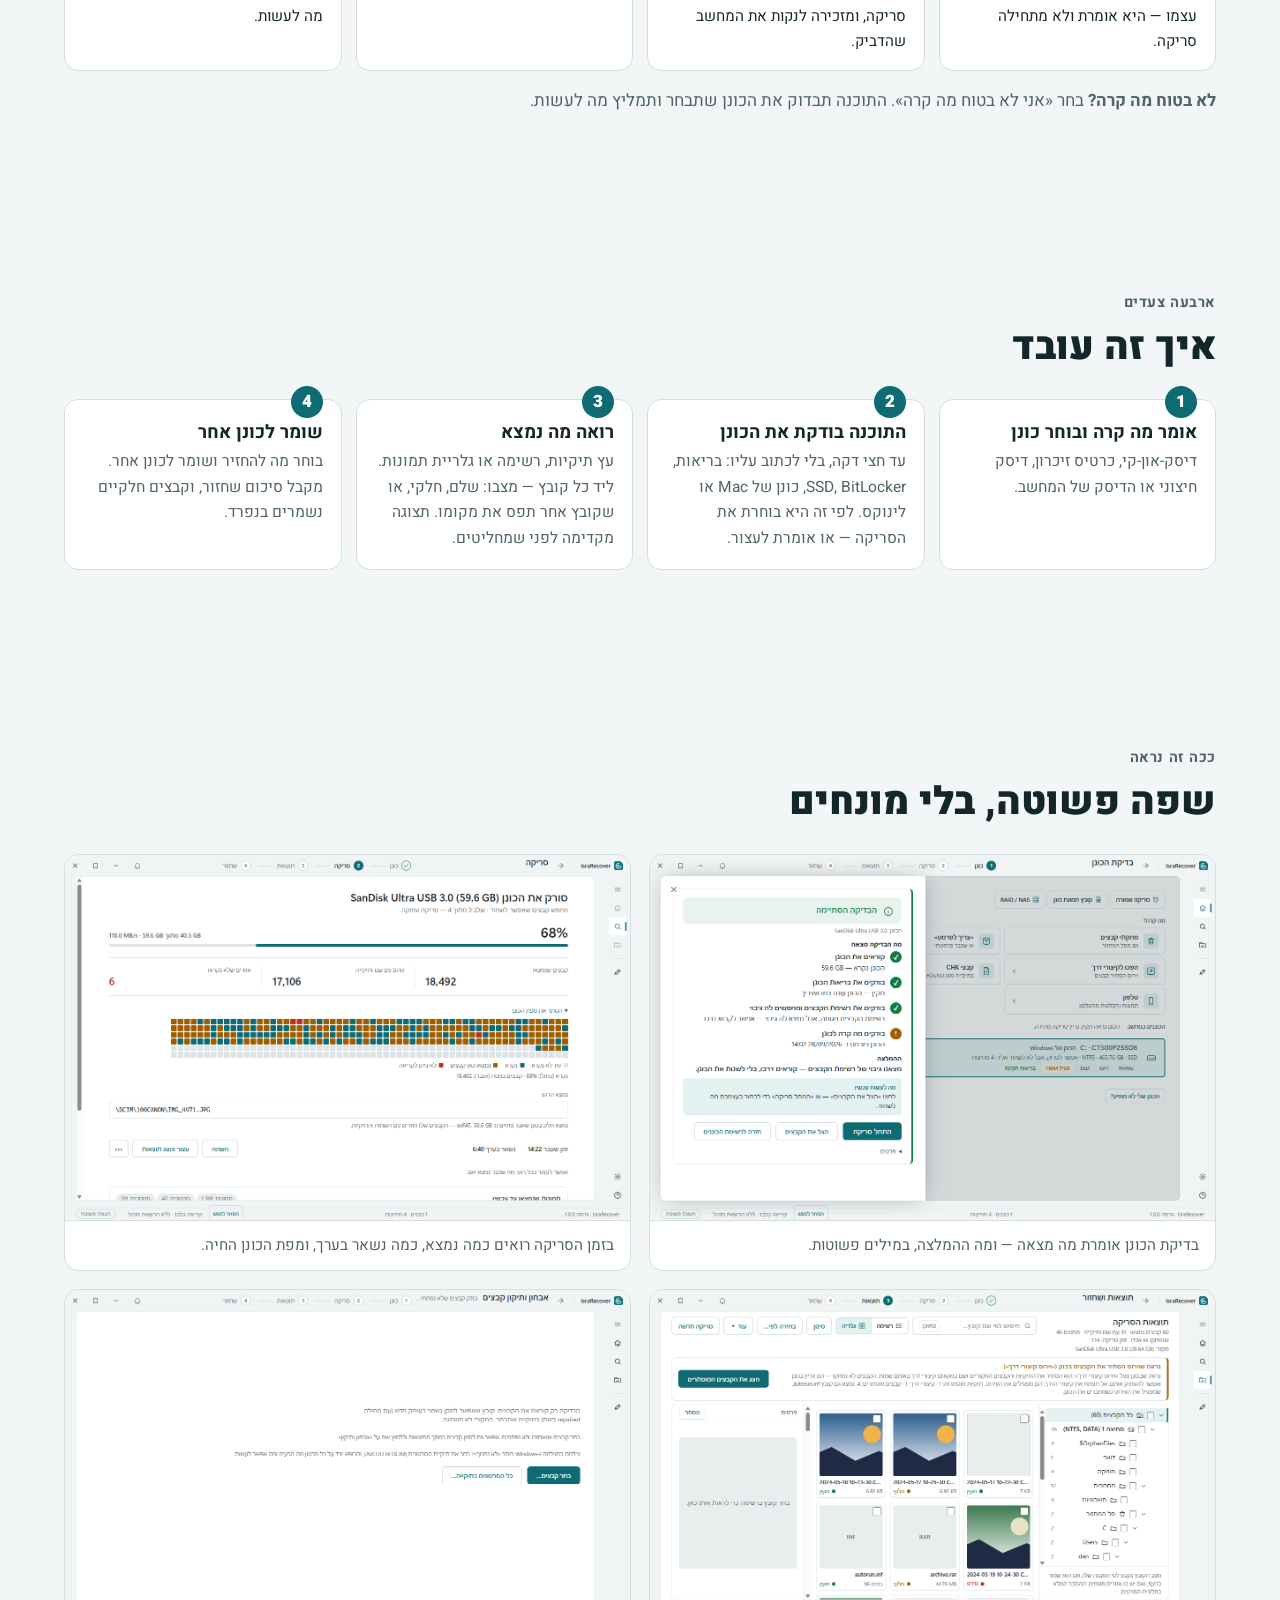
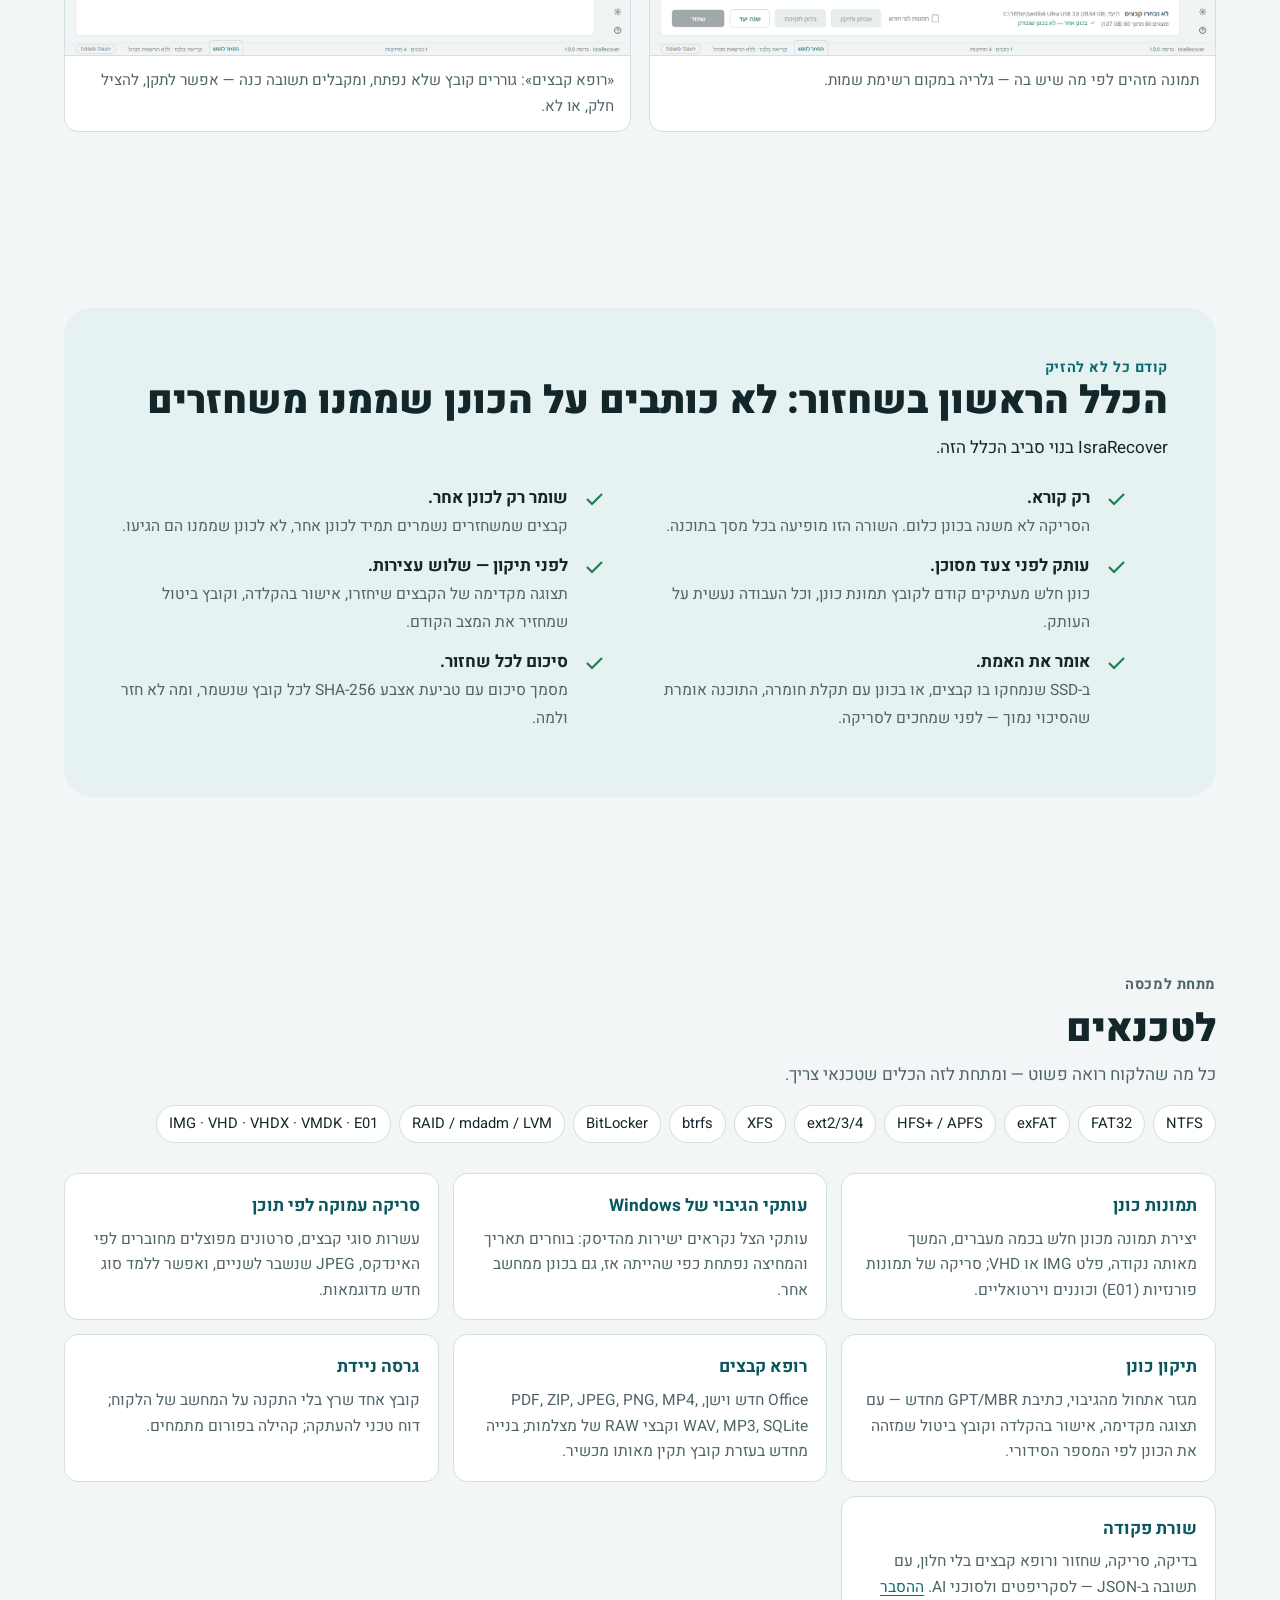
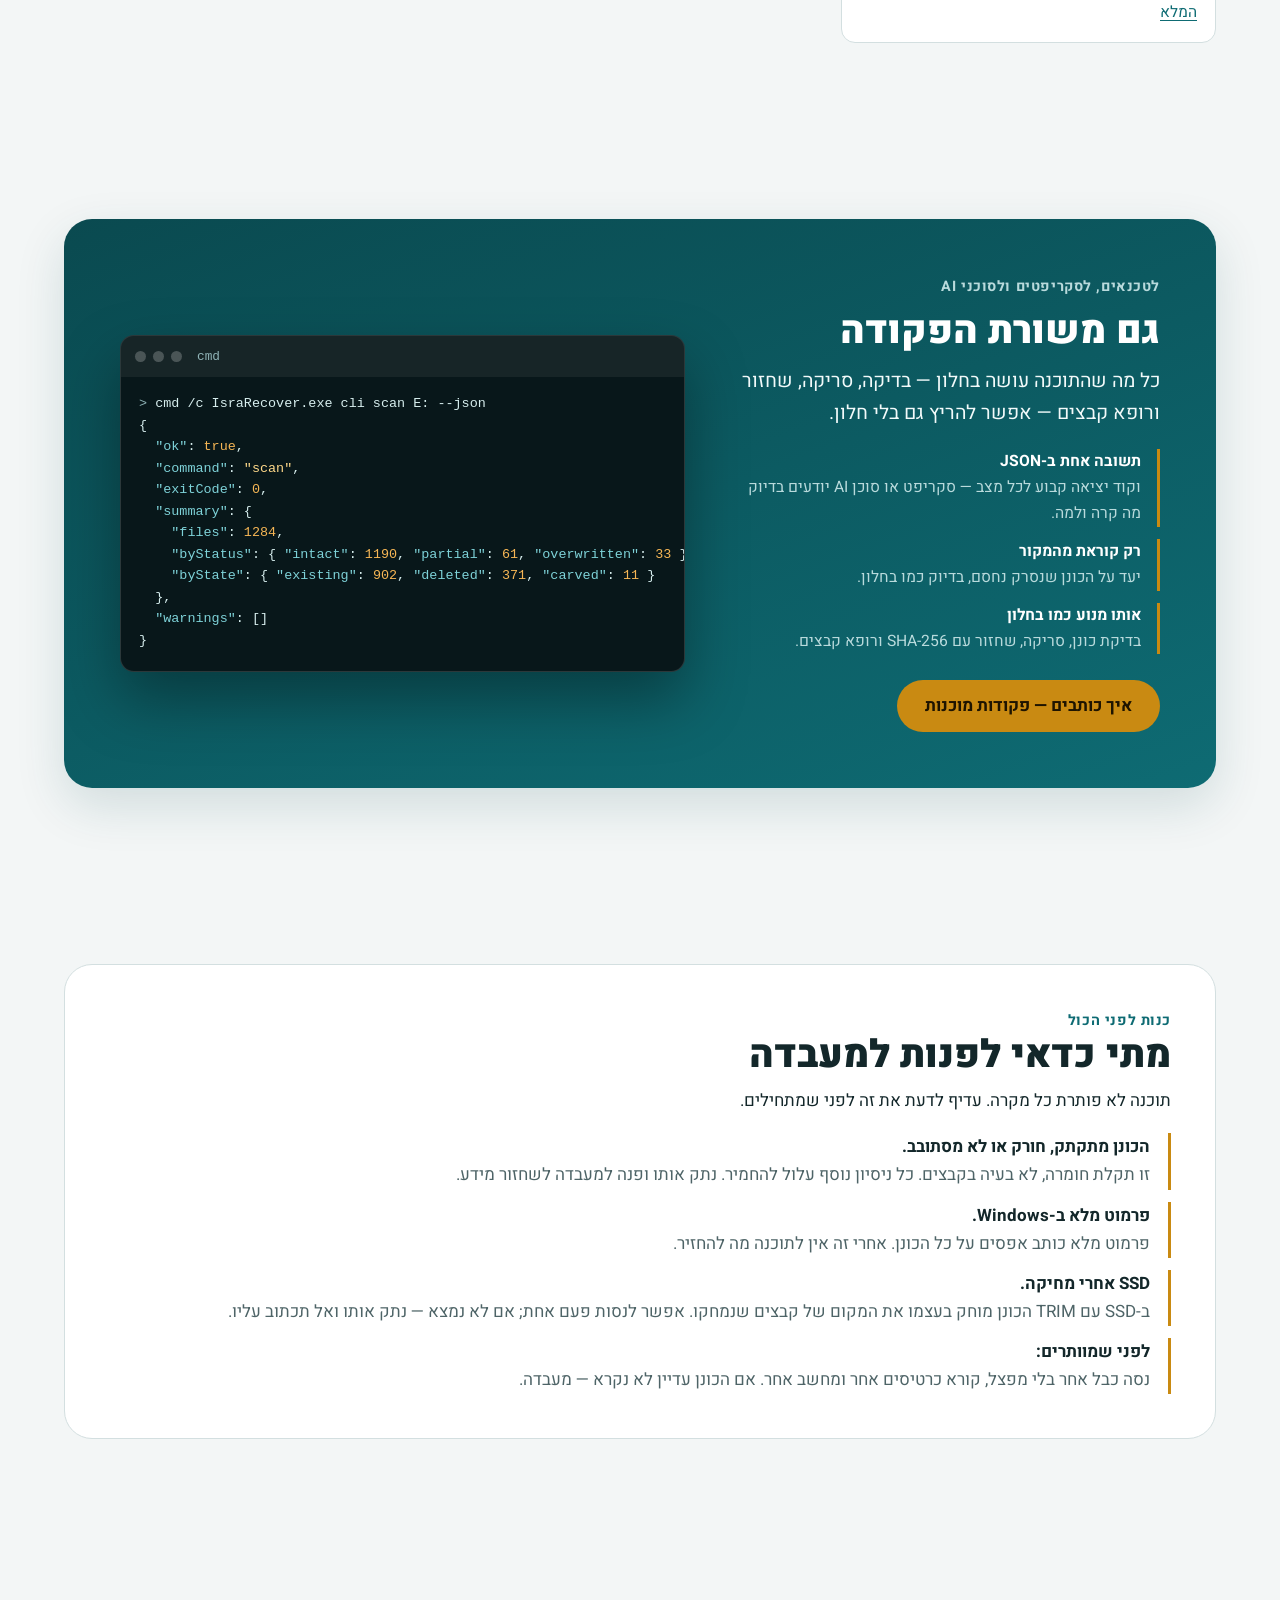
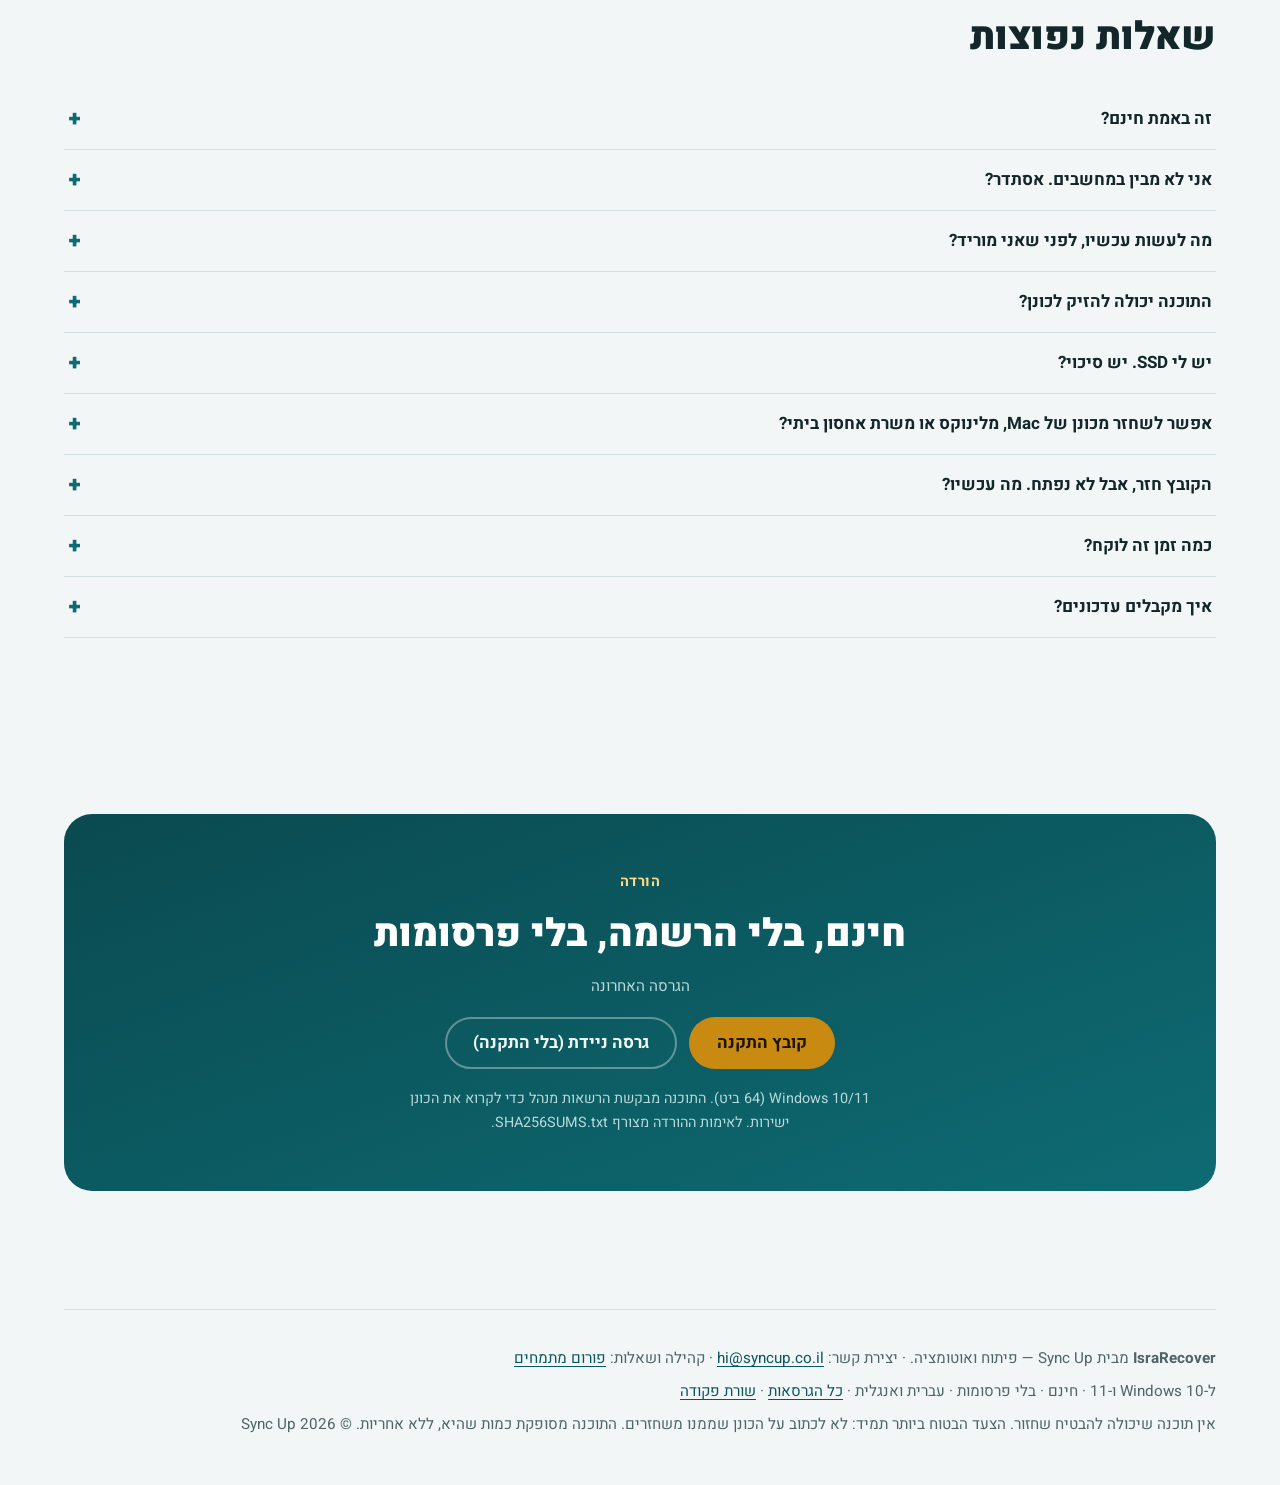
==== commit 19c926c4: "site: index.html" ====
--- a/docs/index.html
+++ b/docs/index.html
@@ -13,7 +13,7 @@
 <link rel="preconnect" href="https://fonts.googleapis.com">
 <link rel="preconnect" href="https://fonts.gstatic.com" crossorigin>
 <link rel="stylesheet" href="https://fonts.googleapis.com/css2?family=Heebo:wght@400;500;700;900&display=swap">
-<link rel="stylesheet" href="site.css?v=c41b1c0954">
+<link rel="stylesheet" href="site.css?v=9b415f4abb">
 </head>
 <body>
 <a class="skip" href="#main">דלג לתוכן</a>
--- a/docs/site.css
+++ b/docs/site.css
@@ -223,3 +223,27 @@
 .doc .copy { font: inherit; font-size: 0.82rem; padding: 2px 10px; margin-inline-start: 8px; border-radius: 999px; border: 1px solid var(--line); background: var(--surface); color: var(--accent-strong); cursor: pointer; vertical-align: middle; }
 .doc .copy:hover { border-color: var(--accent); }
 .doc pre .copy { position: absolute; inset-block-start: 8px; inset-inline-end: 8px; margin: 0; font-family: var(--font); }
+
+/* the command line: a band on the landing page, the hero of cli.html */
+.cli-band { position: relative; overflow: hidden; display: grid; gap: 32px; align-items: center; padding: clamp(26px, 4.5vw, 56px); border-radius: var(--radius-lg); background: linear-gradient(160deg, var(--hero) 0%, var(--hero-2) 100%); color: var(--hero-text); box-shadow: var(--shadow); }
+@media (min-width: 64rem) { .cli-band { grid-template-columns: 1fr 1.3fr; gap: 40px; } }
+.cli-band > * { min-width: 0; }
+.cli-band .kicker { color: var(--hero-muted); }
+.cli-band h2, .cli-band h1 { color: #fff; margin-block: 10px 12px; }
+.cli-band h1 { font-size: clamp(1.9rem, 1.4rem + 1.8vw, 2.6rem); }
+.cli-lead { font-size: clamp(1.05rem, 1rem + 0.3vw, 1.22rem); max-width: 40ch; }
+.cli-points { list-style: none; margin: 20px 0 0; padding: 0; display: grid; gap: 12px; }
+.cli-points li { padding-inline-start: 16px; border-inline-start: 3px solid var(--amber); color: var(--hero-muted); font-size: 0.98rem; }
+.cli-points b { display: block; color: #fff; }
+.cli-band .cta { display: flex; flex-wrap: wrap; gap: 12px; margin-block-start: 26px; }
+.cli-hero { margin-block: 8px 28px; }
+.cli-hero + .doc { margin-inline: auto; } /* the reading column centred under the wide band */
+.term { margin: 0; border-radius: 14px; overflow: hidden; background: #08171A; border: 1px solid rgba(255, 255, 255, 0.14); box-shadow: 0 28px 60px rgba(0, 0, 0, 0.35); direction: ltr; text-align: left; }
+.term-bar { display: flex; align-items: center; gap: 7px; padding: 10px 14px; background: rgba(255, 255, 255, 0.06); }
+.term-bar i { width: 11px; height: 11px; border-radius: 50%; background: rgba(255, 255, 255, 0.22); }
+.term-bar span { margin-inline-start: 8px; color: #8FB3B6; font-size: 0.8rem; font-family: Consolas, "Cascadia Mono", monospace; }
+.term pre { margin: 0; padding: 16px 18px 20px; overflow-x: auto; color: #D7EEEE; font: 0.84rem/1.6 Consolas, "Cascadia Mono", monospace; }
+.term .t-p { color: #8FB3B6; }
+.term .t-k { color: #7ED2D8; }
+.term .t-s { color: #FFD98A; }
+.term .t-v { color: #F6B655; }
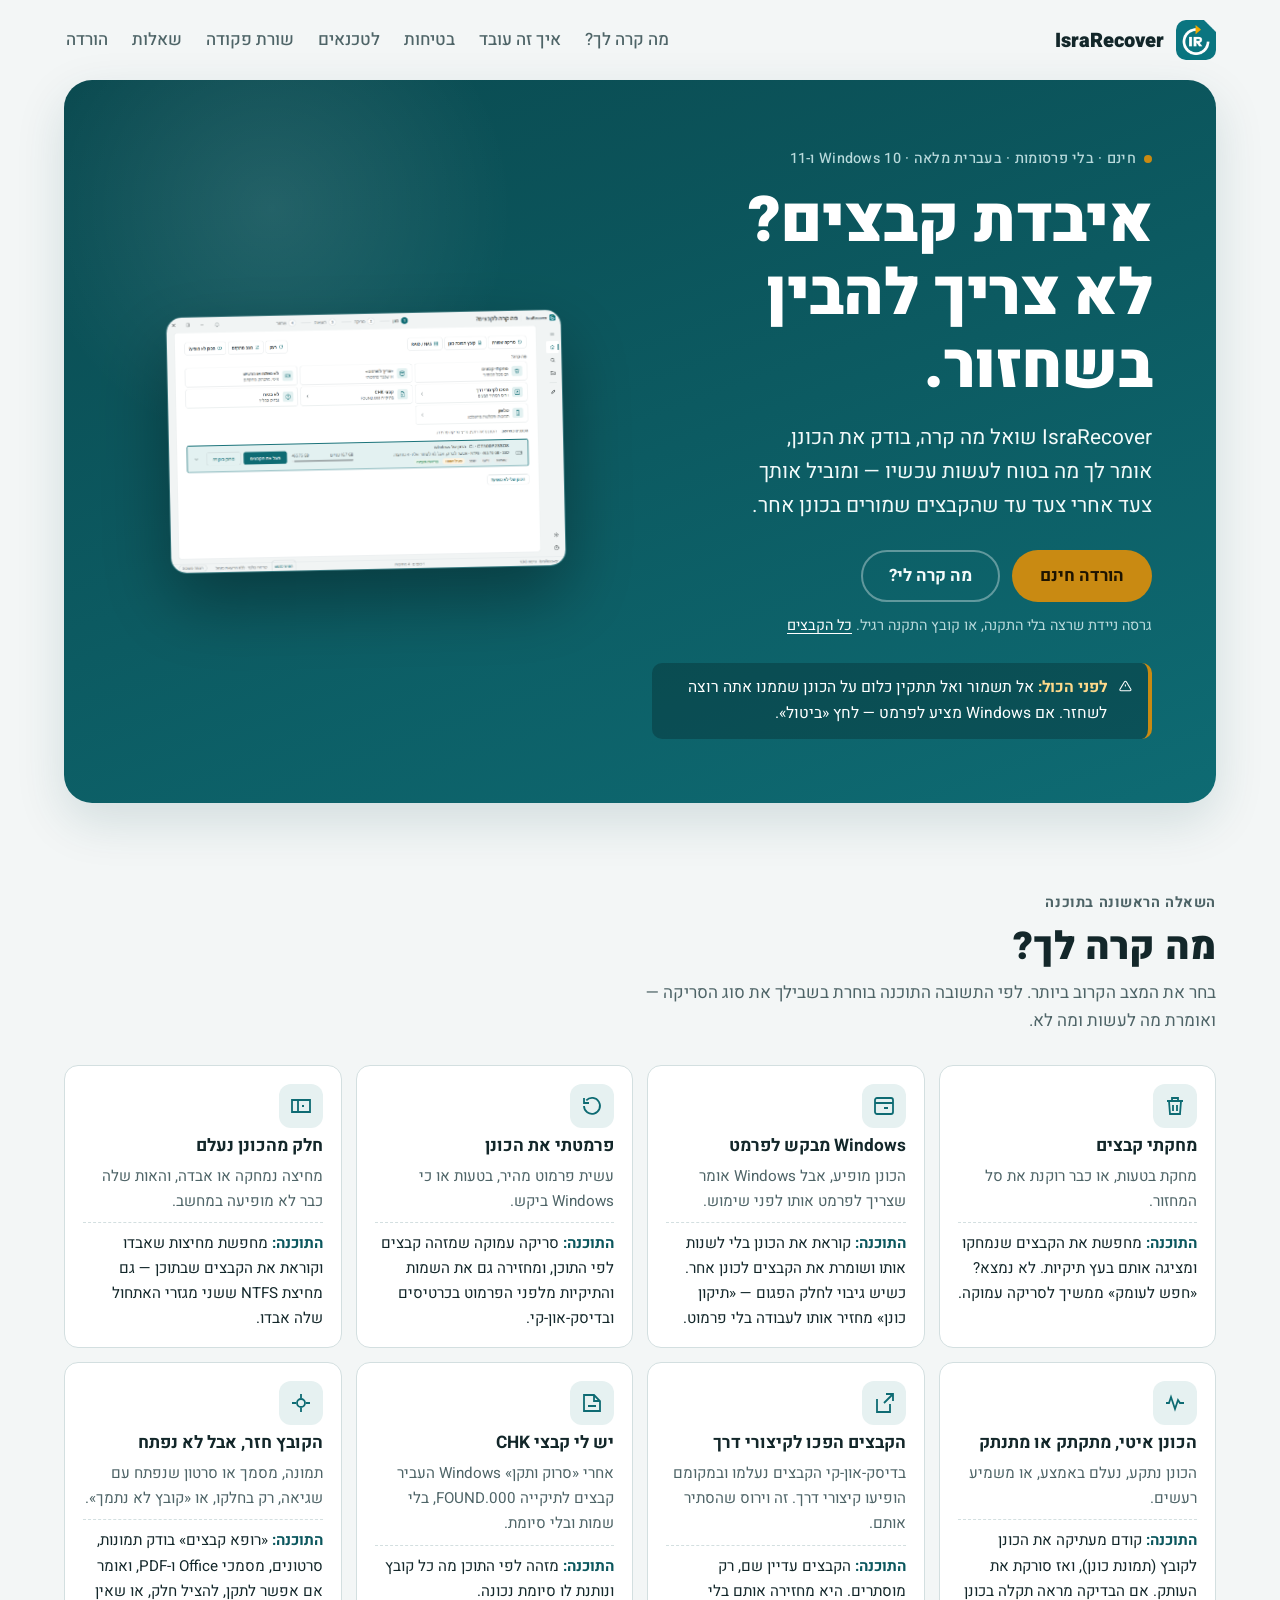
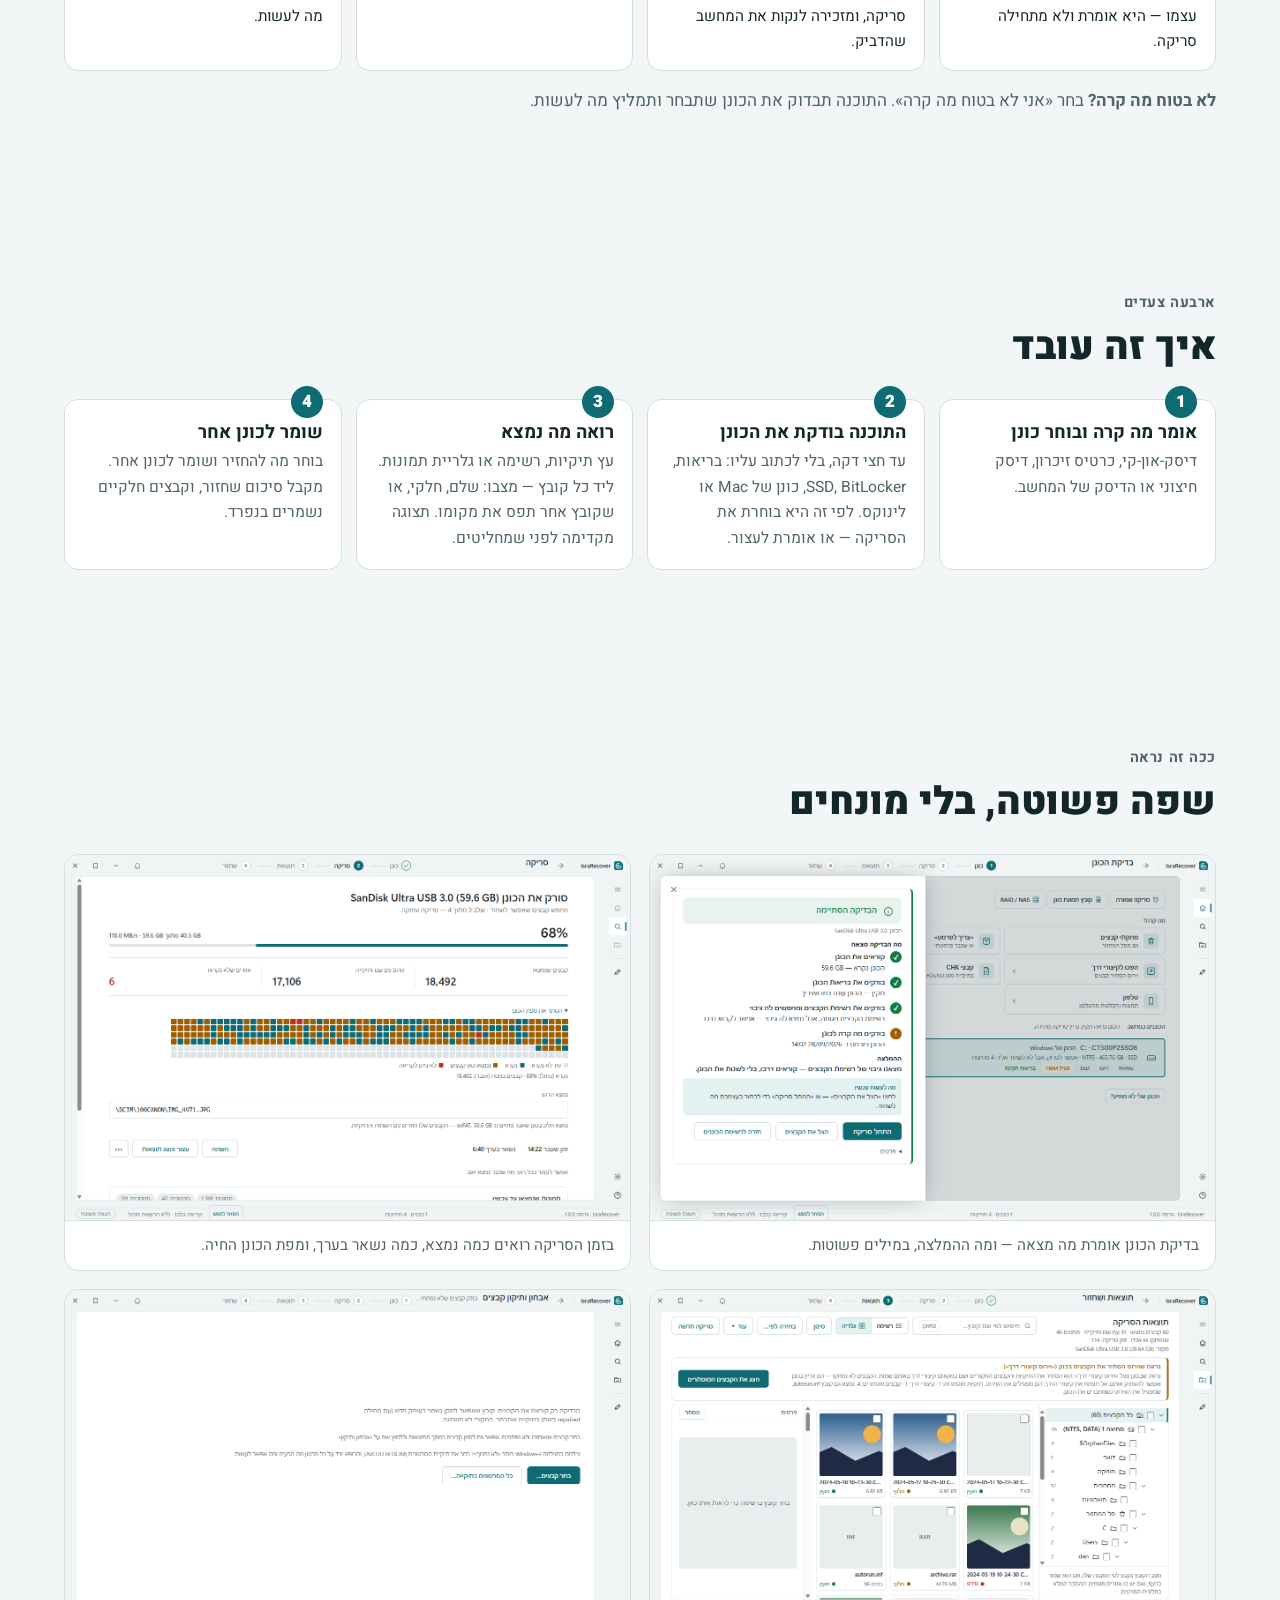
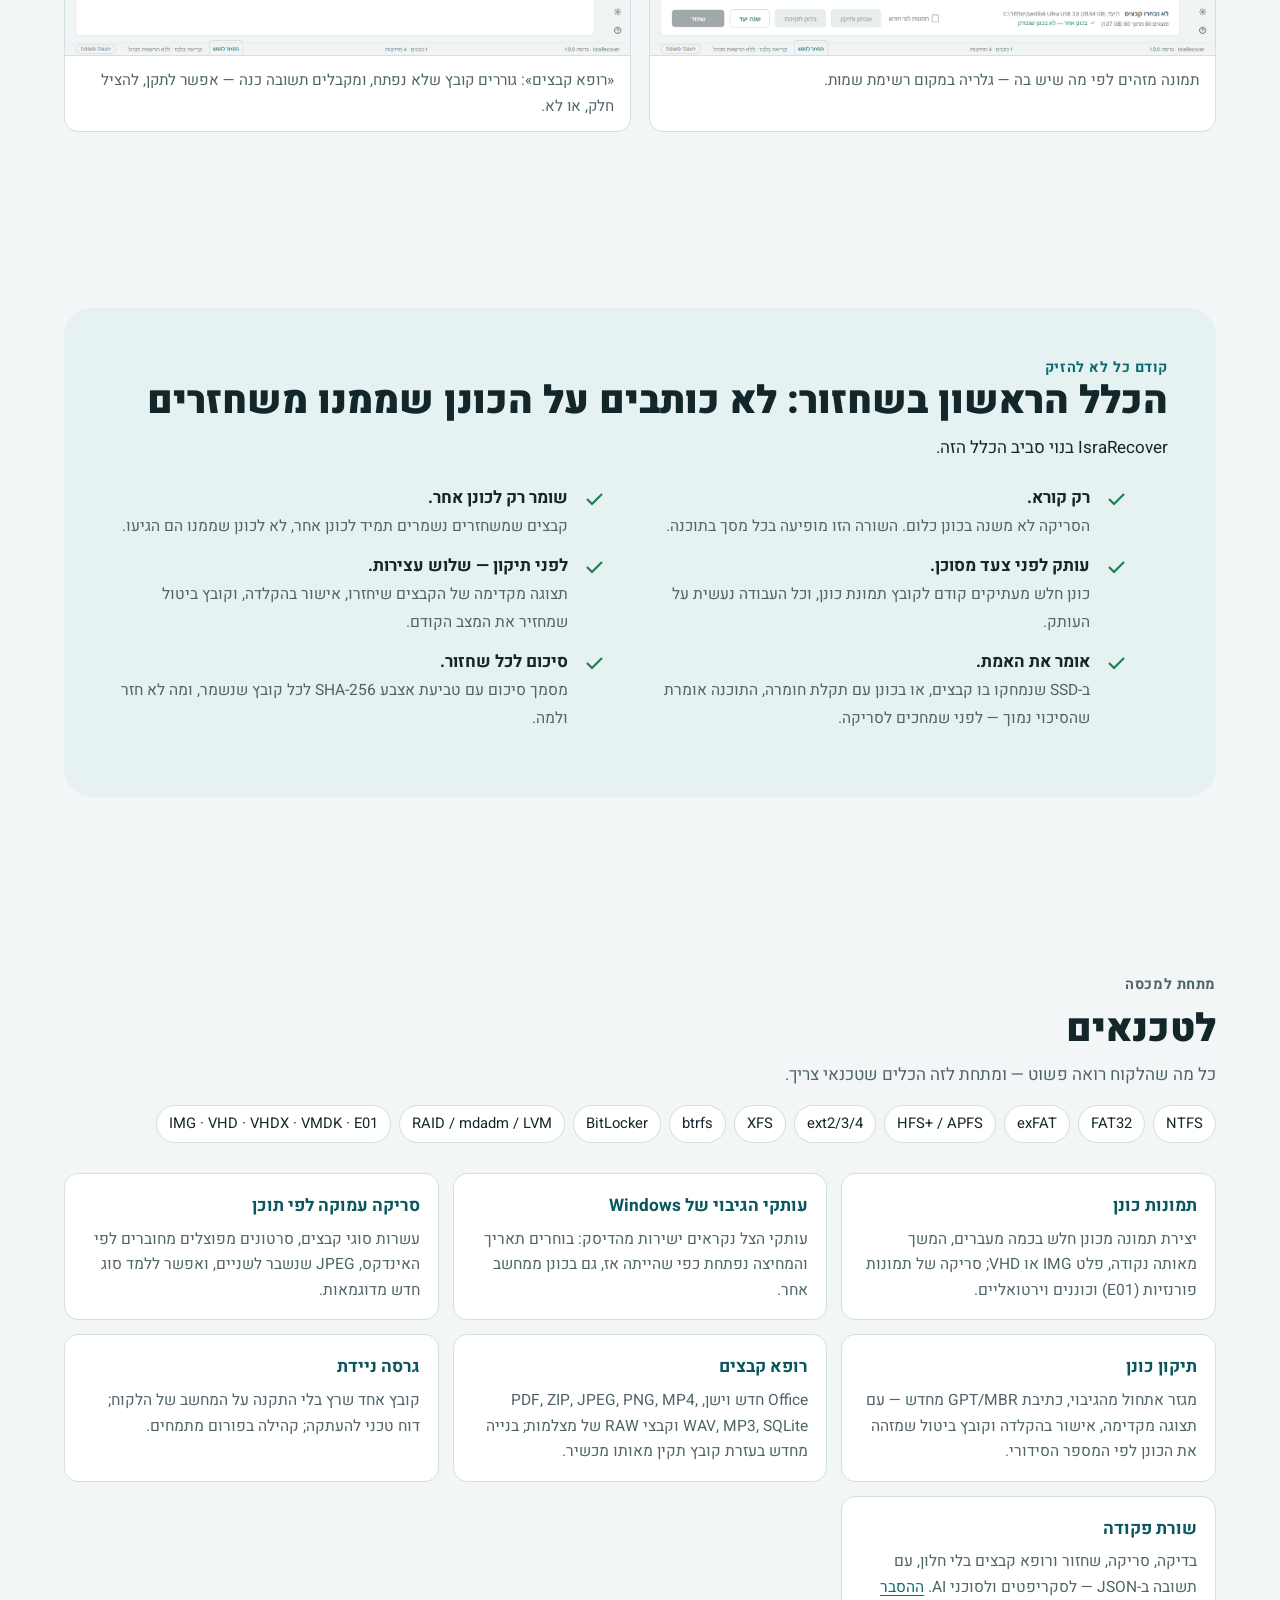
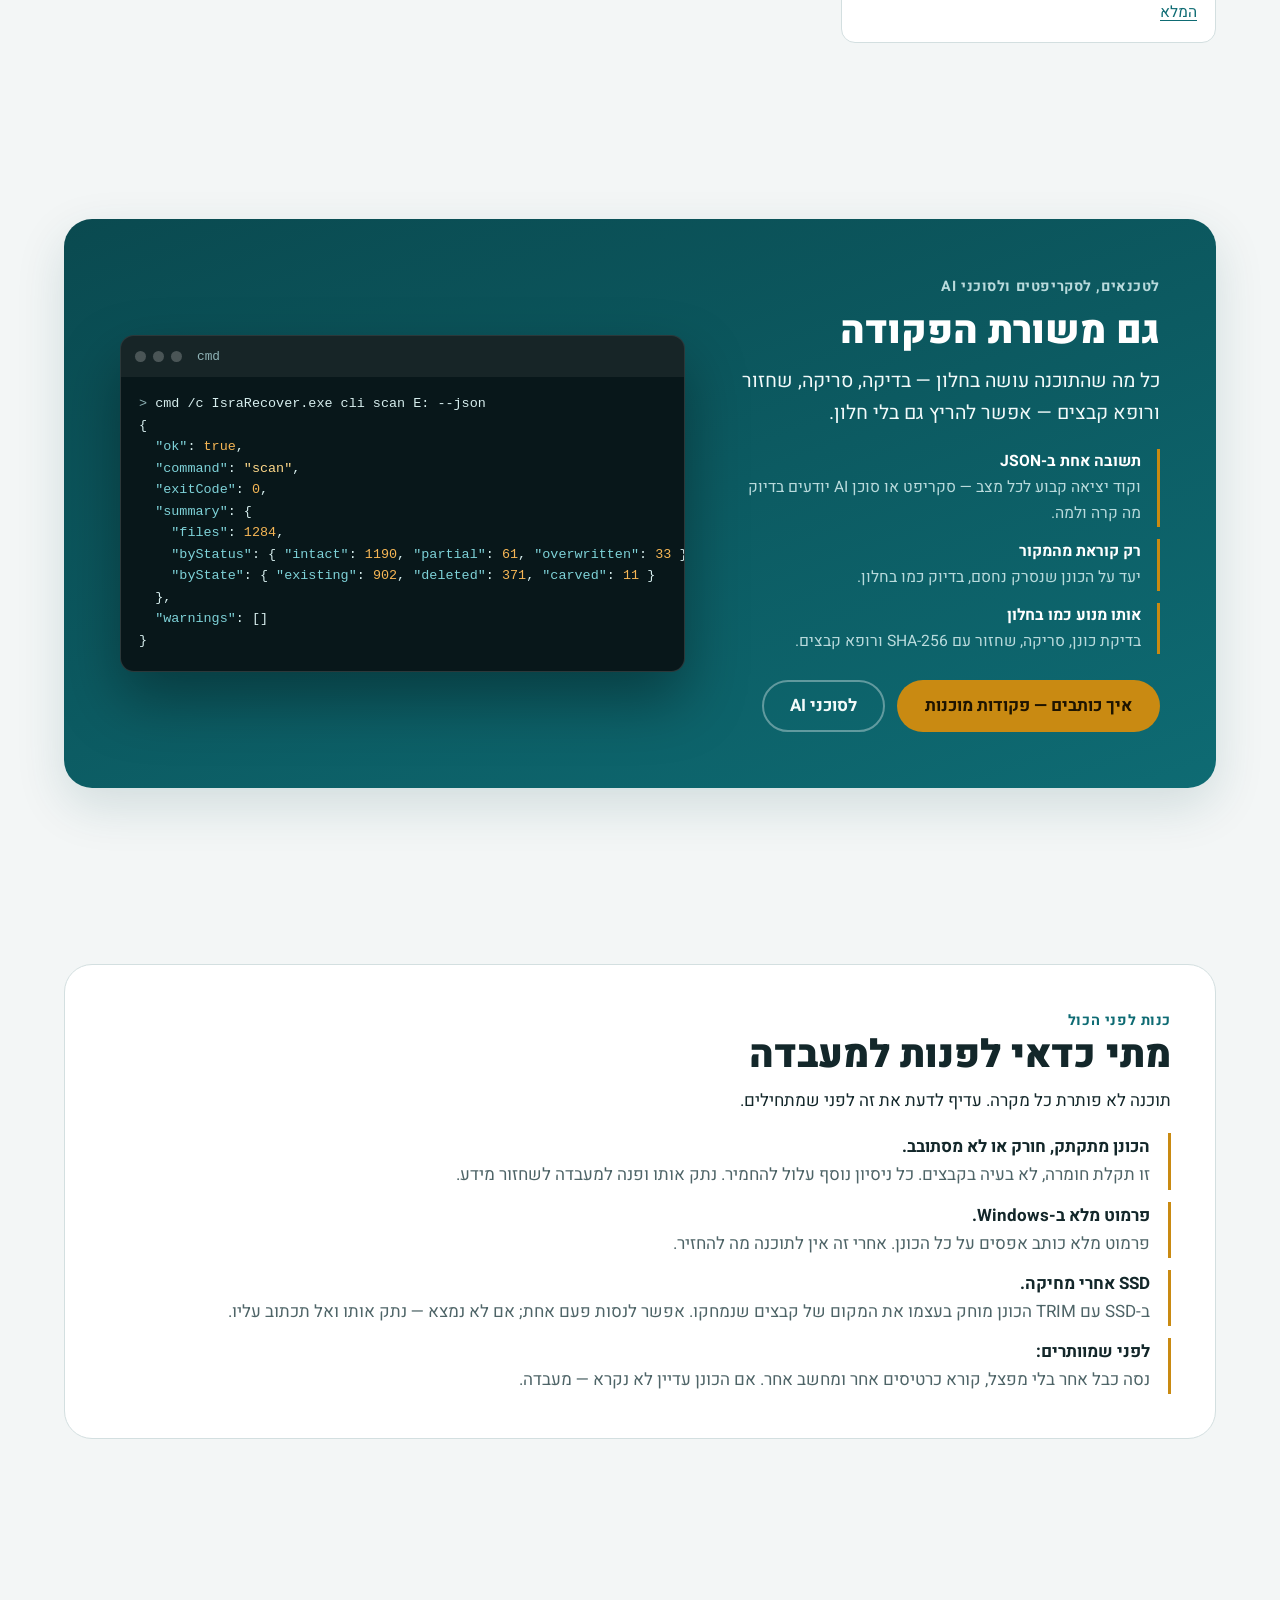
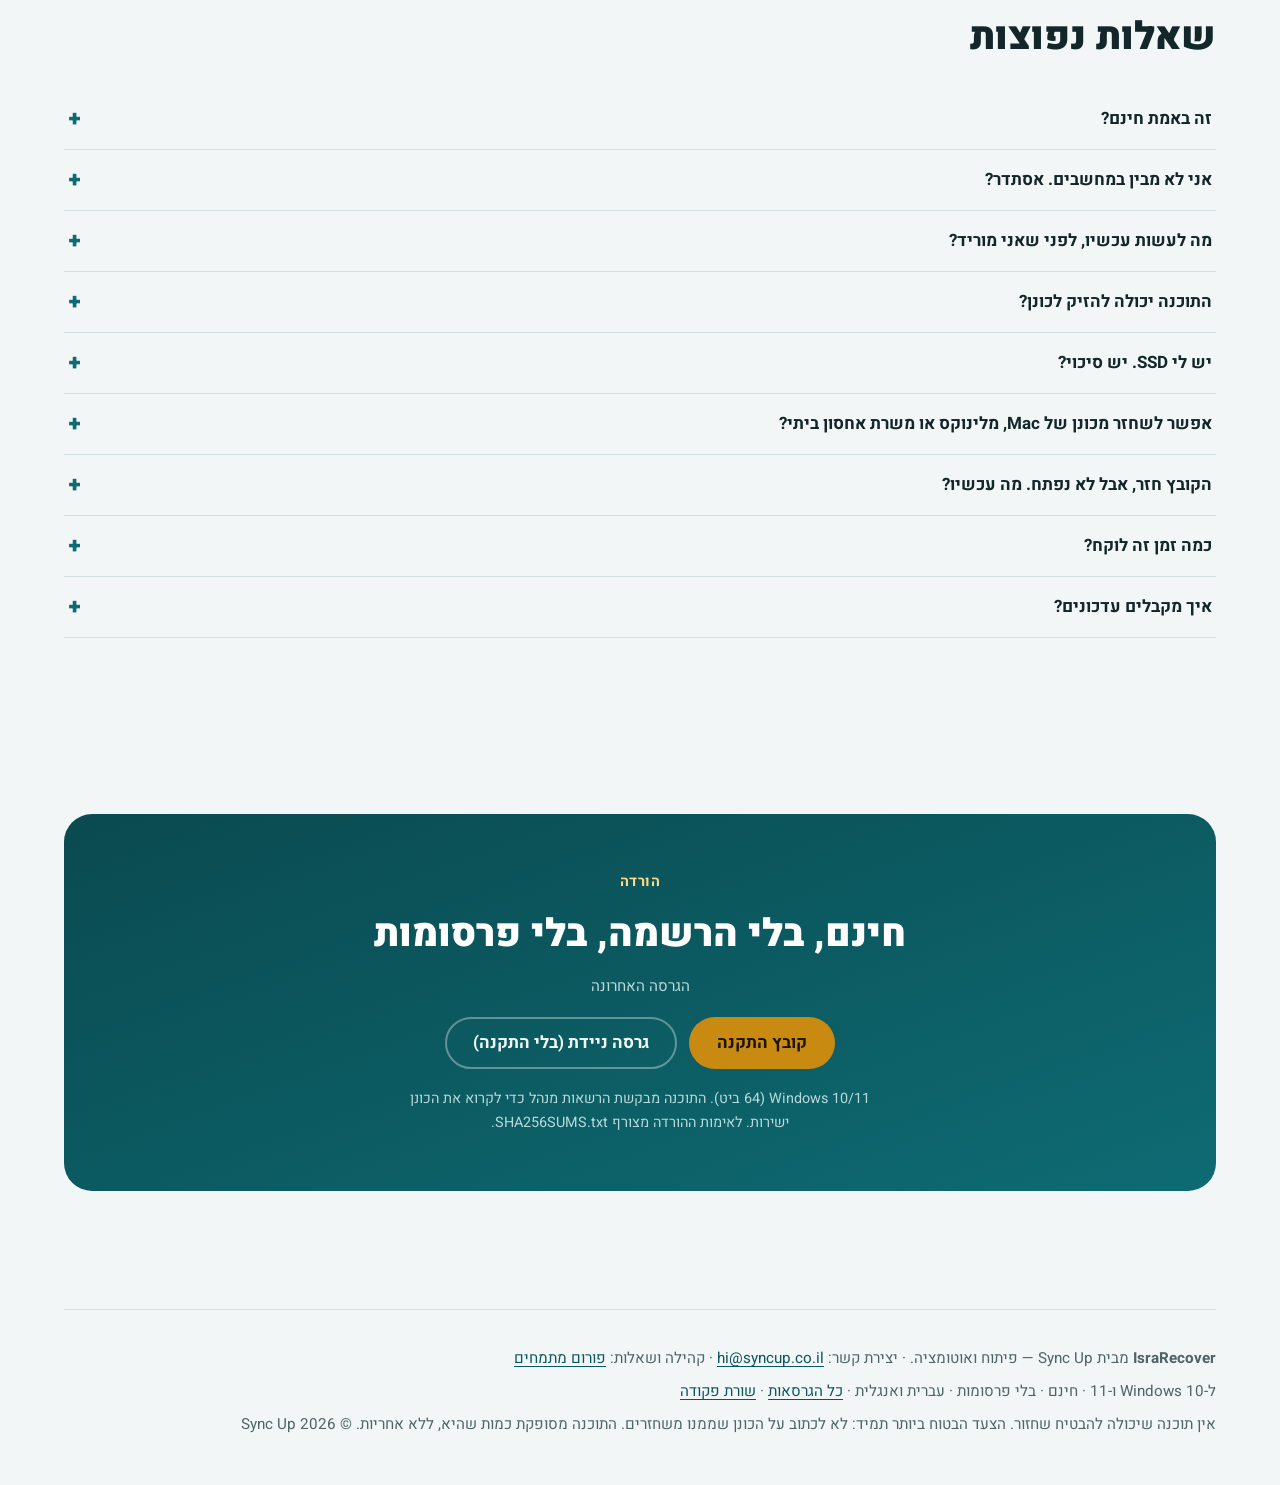
==== commit c5e050d2: "site: index.html" ====
--- a/docs/index.html
+++ b/docs/index.html
@@ -13,7 +13,7 @@
 <link rel="preconnect" href="https://fonts.googleapis.com">
 <link rel="preconnect" href="https://fonts.gstatic.com" crossorigin>
 <link rel="stylesheet" href="https://fonts.googleapis.com/css2?family=Heebo:wght@400;500;700;900&display=swap">
-<link rel="stylesheet" href="site.css?v=9b415f4abb">
+<link rel="stylesheet" href="site.css?v=e65c022877">
 </head>
 <body>
 <a class="skip" href="#main">דלג לתוכן</a>
@@ -188,6 +188,7 @@
     </ul>
       <div class="cta">
         <a class="btn btn-primary" href="cli.html">איך כותבים — פקודות מוכנות</a>
+        <a class="btn btn-ghost" href="cli.html#ai">לסוכני AI</a>
       </div>
     </div>
     <figure class="term" aria-label="דוגמה: סריקה משורת הפקודה והתשובה ב-JSON">
--- a/docs/site.css
+++ b/docs/site.css
@@ -222,6 +222,7 @@
 .doc pre { position: relative; }
 .doc .copy { font: inherit; font-size: 0.82rem; padding: 2px 10px; margin-inline-start: 8px; border-radius: 999px; border: 1px solid var(--line); background: var(--surface); color: var(--accent-strong); cursor: pointer; vertical-align: middle; }
 .doc .copy:hover { border-color: var(--accent); }
+.doc pre:has(> .copy) { padding-block-start: 40px; } /* the button sits above the first line, never over a long one */
 .doc pre .copy { position: absolute; inset-block-start: 8px; inset-inline-end: 8px; margin: 0; font-family: var(--font); }
 
 /* the command line: a band on the landing page, the hero of cli.html */
